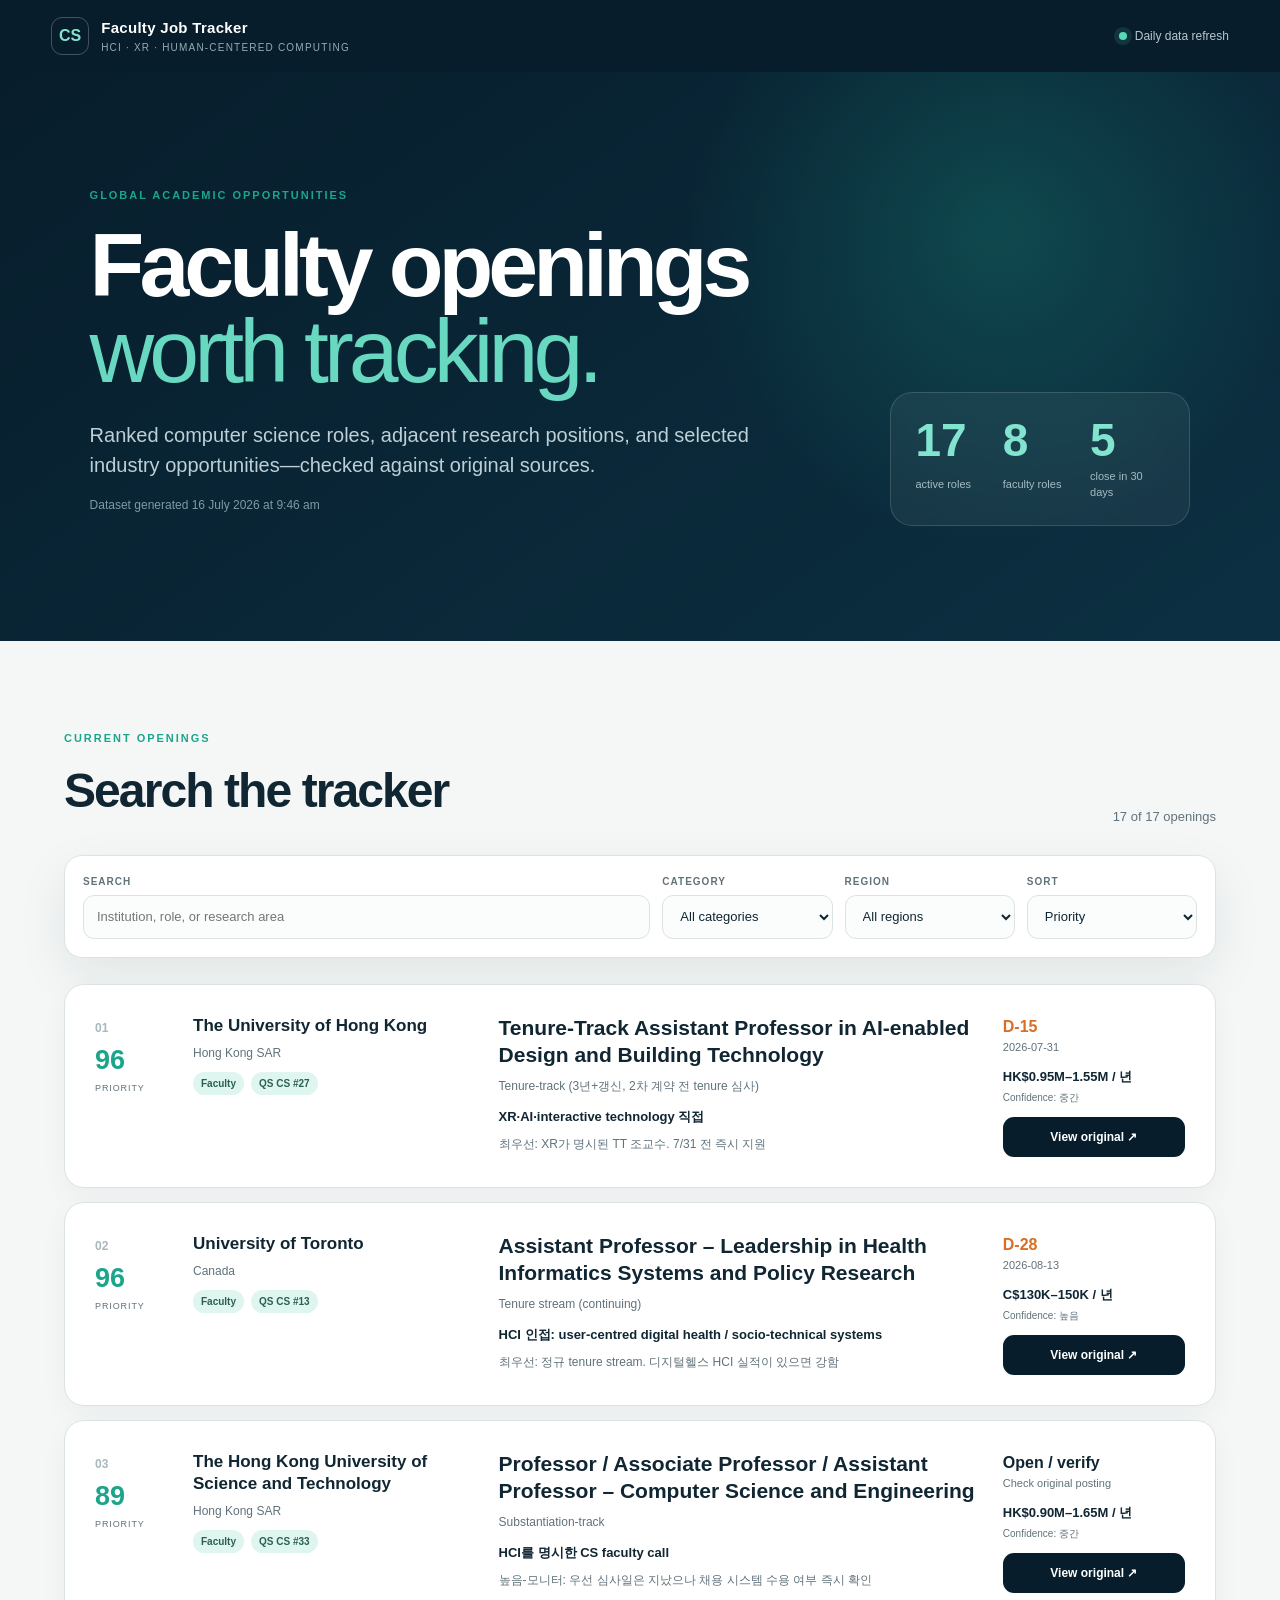
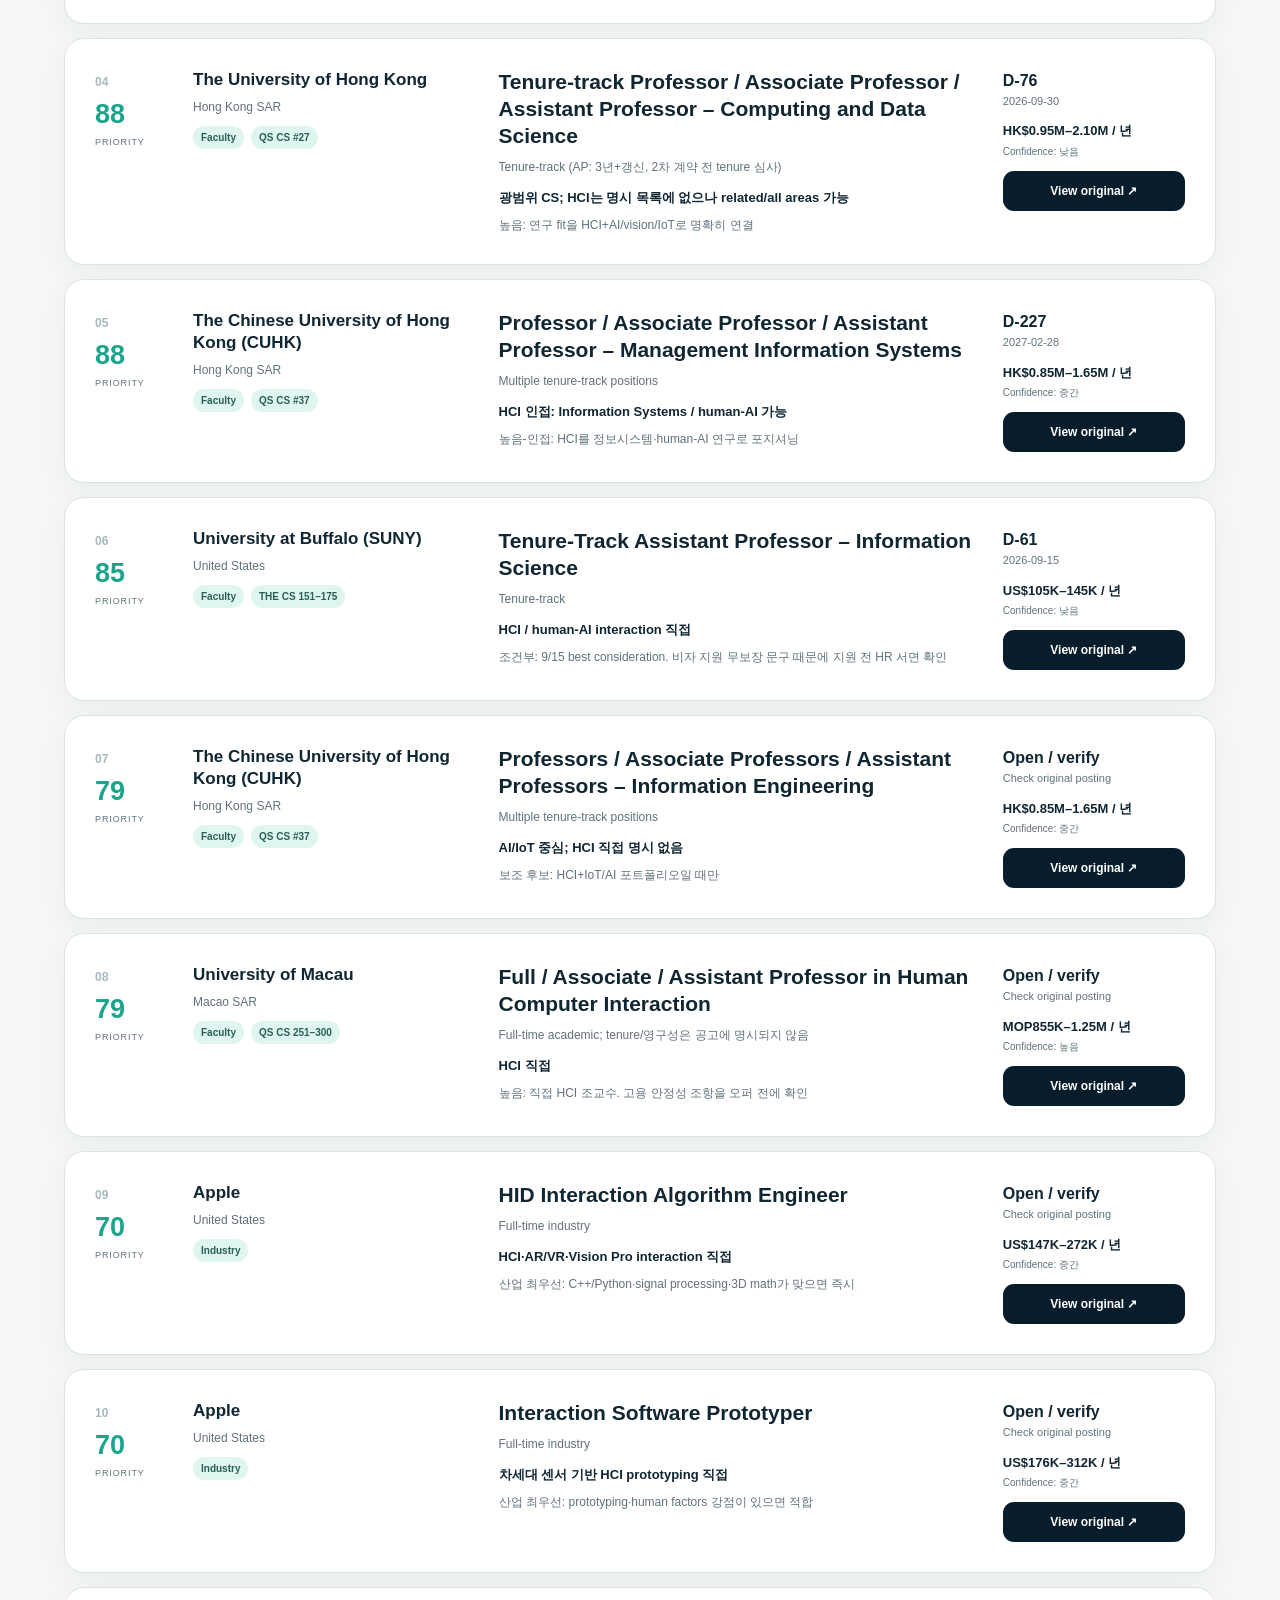
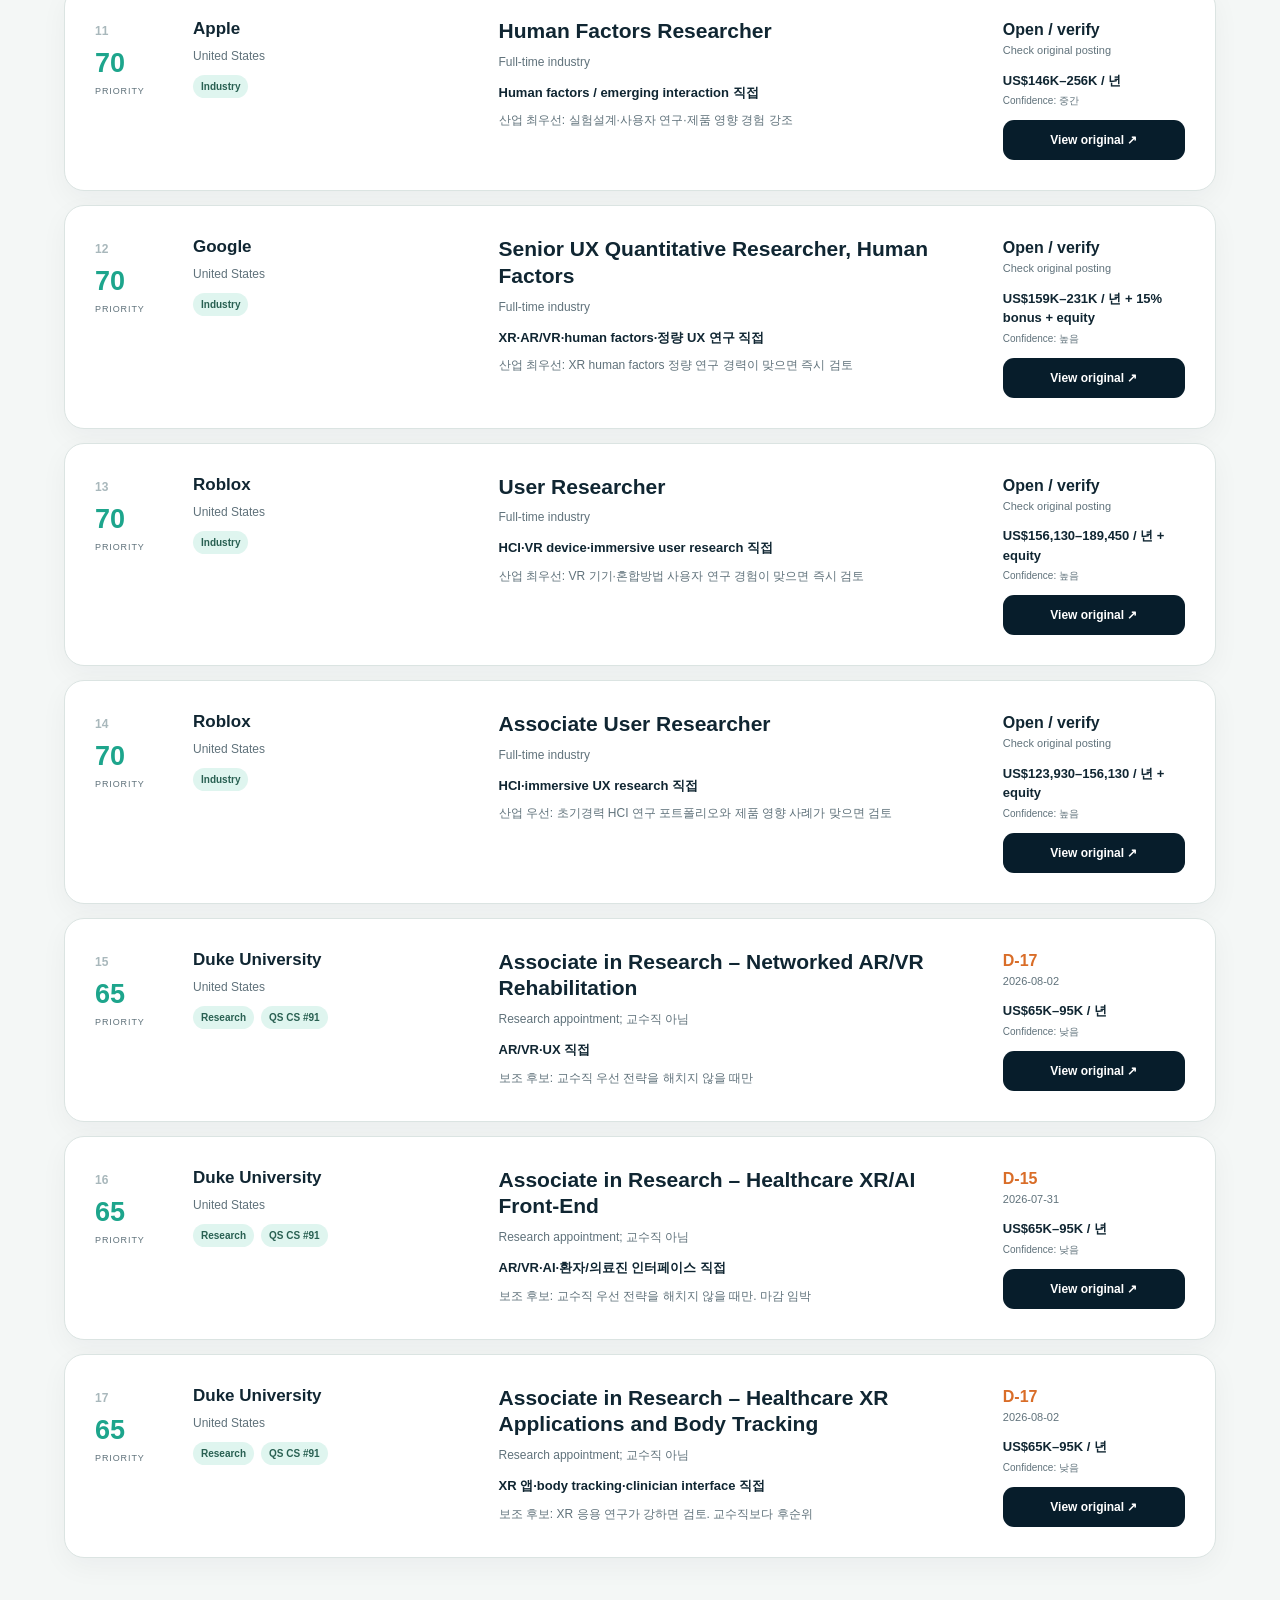
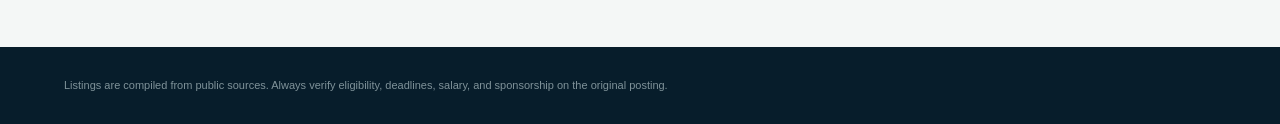
==== index.html @ d6f5b322 "Replace site with CS faculty job tracker" ====
<!doctype html>
<html lang="en">
<head>
  <meta charset="utf-8">
  <meta name="viewport" content="width=device-width, initial-scale=1">
  <meta name="theme-color" content="#071d2b">
  <title>CS Faculty Job Tracker</title>
  <meta name="description" content="A daily tracker for global computer science faculty, HCI, XR, and human-centered computing opportunities.">
  <link rel="stylesheet" href="style.css">
  <script src="app.js" defer></script>
</head>
<body>
  <header class="site-header">
    <div class="brand">
      <span class="brand-mark" aria-hidden="true">CS</span>
      <span>
        <strong>Faculty Job Tracker</strong>
        <small>HCI · XR · Human-Centered Computing</small>
      </span>
    </div>
    <span class="update-pill"><i aria-hidden="true"></i> Daily data refresh</span>
  </header>

  <main>
    <section class="hero" aria-labelledby="page-title">
      <div>
        <p class="eyebrow">GLOBAL ACADEMIC OPPORTUNITIES</p>
        <h1 id="page-title">Faculty openings<br><em>worth tracking.</em></h1>
        <p class="hero-copy">Ranked computer science roles, adjacent research positions, and selected industry opportunities—checked against original sources.</p>
        <p id="updated-at" class="updated-at">Loading the latest dataset…</p>
      </div>
      <aside class="summary" aria-label="Dataset summary">
        <div><strong id="count-active">—</strong><span>active roles</span></div>
        <div><strong id="count-faculty">—</strong><span>faculty roles</span></div>
        <div><strong id="count-urgent">—</strong><span>close in 30 days</span></div>
      </aside>
    </section>

    <section class="tracker" aria-labelledby="openings-title">
      <div class="section-heading">
        <div>
          <p class="eyebrow">CURRENT OPENINGS</p>
          <h2 id="openings-title">Search the tracker</h2>
        </div>
        <p id="result-count" aria-live="polite"></p>
      </div>

      <form class="filters" id="filters" role="search">
        <label class="search-field">
          <span>Search</span>
          <input id="search" type="search" placeholder="Institution, role, or research area">
        </label>
        <label>
          <span>Category</span>
          <select id="category">
            <option value="all">All categories</option>
            <option value="교수">Faculty</option>
            <option value="산업">Industry</option>
            <option value="연구">Research</option>
          </select>
        </label>
        <label>
          <span>Region</span>
          <select id="region"><option value="all">All regions</option></select>
        </label>
        <label>
          <span>Sort</span>
          <select id="sort">
            <option value="priority">Priority</option>
            <option value="deadline">Deadline</option>
            <option value="institution">Institution</option>
          </select>
        </label>
      </form>

      <div id="job-list" class="job-list" aria-live="polite"></div>
      <div id="empty-state" class="empty-state" hidden>No openings match these filters.</div>
      <div id="error-state" class="error-state" hidden>Job data could not be loaded. Please try again later.</div>
    </section>
  </main>

  <footer>
    <p>Listings are compiled from public sources. Always verify eligibility, deadlines, salary, and sponsorship on the original posting.</p>
  </footer>
</body>
</html>
---- style.css ----
:root {
  color-scheme: light;
  --ink: #102632;
  --muted: #60727b;
  --navy: #071d2b;
  --navy-soft: #0c3042;
  --teal: #1da58c;
  --teal-soft: #dff5ef;
  --paper: #f4f7f6;
  --line: #dbe4e2;
  --white: #ffffff;
  --orange: #d96d28;
  --shadow: 0 18px 50px rgba(7, 29, 43, 0.08);
}

* { box-sizing: border-box; }

html { scroll-behavior: smooth; }

body {
  margin: 0;
  color: var(--ink);
  background: var(--paper);
  font-family: Inter, ui-sans-serif, -apple-system, BlinkMacSystemFont, "Segoe UI", sans-serif;
  line-height: 1.5;
}

a { color: inherit; }

.site-header {
  min-height: 72px;
  padding: 14px clamp(20px, 4vw, 64px);
  display: grid;
  grid-template-columns: 1fr auto;
  align-items: center;
  gap: 24px;
  color: var(--white);
  background: var(--navy);
}

.brand { display: flex; align-items: center; gap: 12px; }
.brand > span:last-child { display: grid; }
.brand strong { font-size: 15px; letter-spacing: 0.02em; }
.brand small { color: #94abb3; font-size: 10px; letter-spacing: 0.12em; text-transform: uppercase; }

.brand-mark {
  width: 38px;
  height: 38px;
  display: grid;
  place-items: center;
  border: 1px solid rgba(255,255,255,.24);
  border-radius: 11px;
  color: #85e3cf;
  font-weight: 800;
}

.update-pill {
  justify-self: end;
  display: inline-flex;
  align-items: center;
  gap: 8px;
  color: #b8c7cc;
  font-size: 12px;
}

.update-pill i {
  width: 8px;
  height: 8px;
  border-radius: 50%;
  background: #58d9b8;
  box-shadow: 0 0 0 5px rgba(88,217,184,.12);
}

main { min-height: calc(100vh - 160px); }

.hero {
  padding: clamp(64px, 9vw, 126px) clamp(20px, 7vw, 110px);
  display: grid;
  grid-template-columns: minmax(0, 1.45fr) minmax(300px, .55fr);
  gap: clamp(48px, 8vw, 120px);
  align-items: end;
  color: var(--white);
  background:
    radial-gradient(circle at 78% 28%, rgba(29,165,140,.26), transparent 29%),
    linear-gradient(145deg, var(--navy), var(--navy-soft));
}

.eyebrow {
  margin: 0 0 18px;
  color: var(--teal);
  font-size: 11px;
  font-weight: 800;
  letter-spacing: .18em;
}

h1, h2, h3, p { margin-top: 0; }

h1 {
  margin-bottom: 26px;
  font-size: clamp(48px, 7vw, 96px);
  line-height: .96;
  letter-spacing: -.055em;
}

h1 em { color: #69d8c0; font-style: normal; font-weight: 500; }

.hero-copy {
  max-width: 720px;
  margin-bottom: 16px;
  color: #bed0d6;
  font-size: clamp(16px, 2vw, 20px);
}

.updated-at { color: #7f9aa4; font-size: 12px; }

.summary {
  padding: 24px;
  display: grid;
  grid-template-columns: repeat(3, 1fr);
  gap: 12px;
  border: 1px solid rgba(255,255,255,.14);
  border-radius: 22px;
  background: rgba(255,255,255,.055);
  backdrop-filter: blur(14px);
}

.summary div { display: grid; gap: 5px; }
.summary strong { color: #82e4cf; font-size: clamp(28px, 4vw, 46px); line-height: 1; }
.summary span { color: #a6bbc2; font-size: 11px; }

.tracker { padding: clamp(56px, 7vw, 96px) clamp(20px, 5vw, 80px); }

.section-heading {
  margin-bottom: 28px;
  display: flex;
  align-items: end;
  justify-content: space-between;
  gap: 24px;
}

.section-heading .eyebrow { margin-bottom: 8px; }
.section-heading h2 { margin-bottom: 0; font-size: clamp(30px, 4vw, 48px); letter-spacing: -.04em; }
.section-heading > p { margin: 0; color: var(--muted); font-size: 13px; }

.filters {
  margin-bottom: 26px;
  padding: 18px;
  display: grid;
  grid-template-columns: minmax(260px, 2fr) repeat(3, minmax(150px, .6fr));
  gap: 12px;
  border: 1px solid var(--line);
  border-radius: 18px;
  background: var(--white);
  box-shadow: var(--shadow);
}

.filters label { display: grid; gap: 6px; }
.filters label > span { color: var(--muted); font-size: 10px; font-weight: 800; letter-spacing: .1em; text-transform: uppercase; }

input, select {
  width: 100%;
  min-height: 44px;
  padding: 0 13px;
  border: 1px solid var(--line);
  border-radius: 11px;
  color: var(--ink);
  background: #fbfcfc;
  font: inherit;
  font-size: 13px;
}

input:focus, select:focus { outline: 3px solid rgba(29,165,140,.17); border-color: var(--teal); }

.job-list { display: grid; gap: 14px; }

.job-card {
  padding: clamp(20px, 3vw, 30px);
  display: grid;
  grid-template-columns: 74px minmax(210px, .85fr) minmax(300px, 1.45fr) minmax(170px, .55fr);
  gap: 24px;
  align-items: start;
  border: 1px solid var(--line);
  border-radius: 20px;
  background: var(--white);
  box-shadow: 0 9px 28px rgba(7,29,43,.045);
}

.rank-number { color: #a9b8bc; font-size: 12px; font-weight: 800; }
.score { margin-top: 8px; display: block; color: var(--teal); font-size: 27px; font-weight: 800; line-height: 1; }
.score-label { color: var(--muted); font-size: 9px; text-transform: uppercase; letter-spacing: .1em; }

.institution h3 { margin-bottom: 7px; font-size: 17px; line-height: 1.3; }
.institution p { margin-bottom: 10px; color: var(--muted); font-size: 12px; }

.chip-row { display: flex; flex-wrap: wrap; gap: 7px; }
.chip {
  padding: 4px 8px;
  border-radius: 999px;
  color: #296052;
  background: var(--teal-soft);
  font-size: 10px;
  font-weight: 700;
}

.role h3 { margin-bottom: 8px; font-size: clamp(17px, 2vw, 21px); line-height: 1.28; }
.employment { margin-bottom: 12px; color: var(--muted); font-size: 12px; }
.field { margin-bottom: 9px; font-size: 13px; font-weight: 700; }
.recommendation { margin-bottom: 0; color: var(--muted); font-size: 12px; }

.meta { display: grid; gap: 12px; }
.deadline { color: var(--muted); font-size: 11px; }
.deadline strong { display: block; color: var(--ink); font-size: 16px; }
.deadline.urgent strong { color: var(--orange); }
.salary { color: var(--muted); font-size: 10px; }
.salary strong { display: block; margin-bottom: 3px; color: var(--ink); font-size: 13px; }

.source-link {
  min-height: 40px;
  padding: 0 13px;
  display: inline-flex;
  align-items: center;
  justify-content: center;
  border-radius: 11px;
  color: var(--white);
  background: var(--navy);
  font-size: 12px;
  font-weight: 750;
  text-decoration: none;
}

.source-link:hover { background: var(--teal); }

.empty-state, .error-state {
  padding: 50px 20px;
  border: 1px dashed var(--line);
  border-radius: 18px;
  color: var(--muted);
  text-align: center;
  background: var(--white);
}

.error-state { color: #9c3d32; }

footer {
  padding: 30px clamp(20px, 5vw, 80px);
  color: #7f9299;
  background: var(--navy);
  font-size: 11px;
}

footer p { max-width: 780px; margin: 0; }

@media (max-width: 1050px) {
  .hero { grid-template-columns: 1fr; }
  .summary { max-width: 620px; }
  .filters { grid-template-columns: 1fr 1fr; }
  .search-field { grid-column: 1 / -1; }
  .job-card { grid-template-columns: 60px 1fr 1.4fr; }
  .meta { grid-column: 2 / -1; grid-template-columns: 1fr 1fr auto; align-items: end; }
}

@media (max-width: 720px) {
  .site-header { grid-template-columns: 1fr auto; }
  .update-pill { font-size: 0; }
  .hero { padding-top: 72px; }
  .summary { grid-template-columns: repeat(3, 1fr); padding: 18px; }
  .section-heading { display: block; }
  .section-heading > p { margin-top: 10px; }
  .filters { grid-template-columns: 1fr; }
  .search-field { grid-column: auto; }
  .job-card { grid-template-columns: 48px 1fr; gap: 16px; }
  .role, .meta { grid-column: 2; }
  .meta { grid-template-columns: 1fr; }
  .source-link { width: fit-content; }
}

@media (prefers-reduced-motion: reduce) {
  * { scroll-behavior: auto !important; transition: none !important; }
}
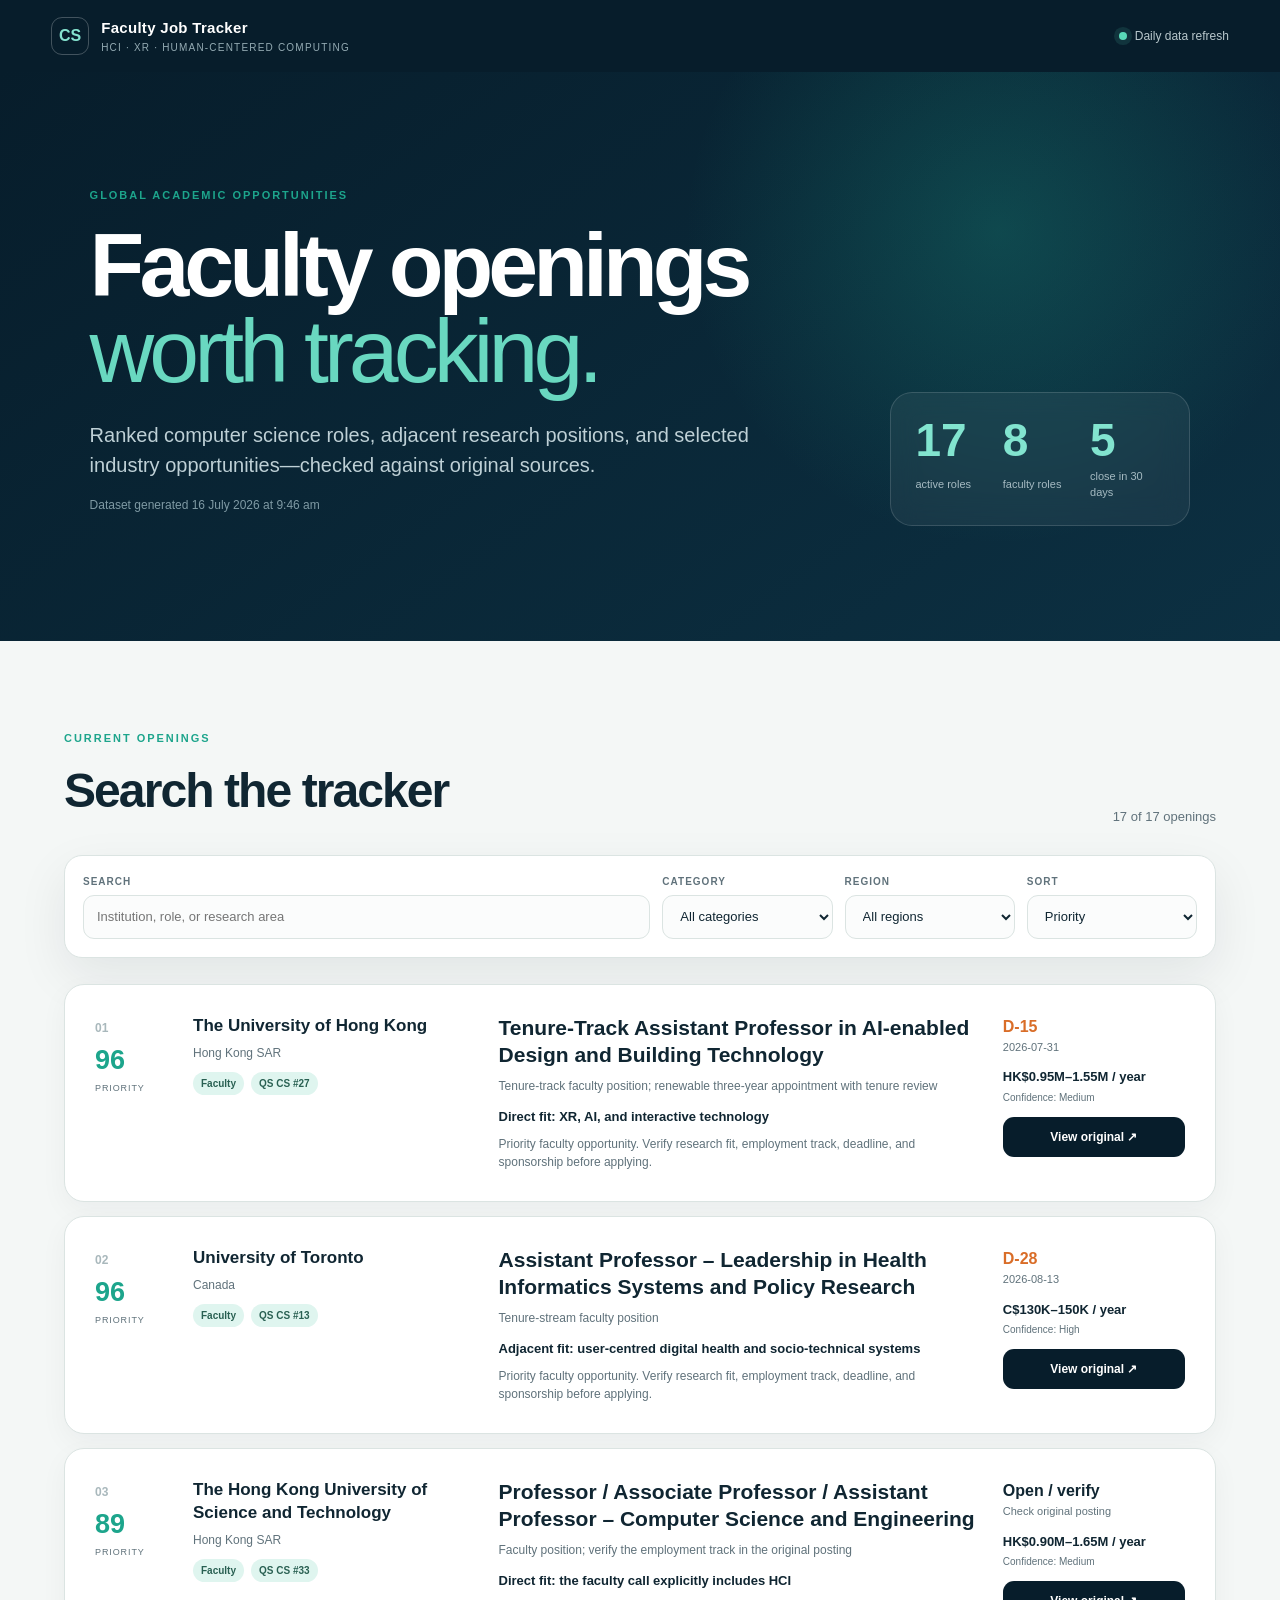
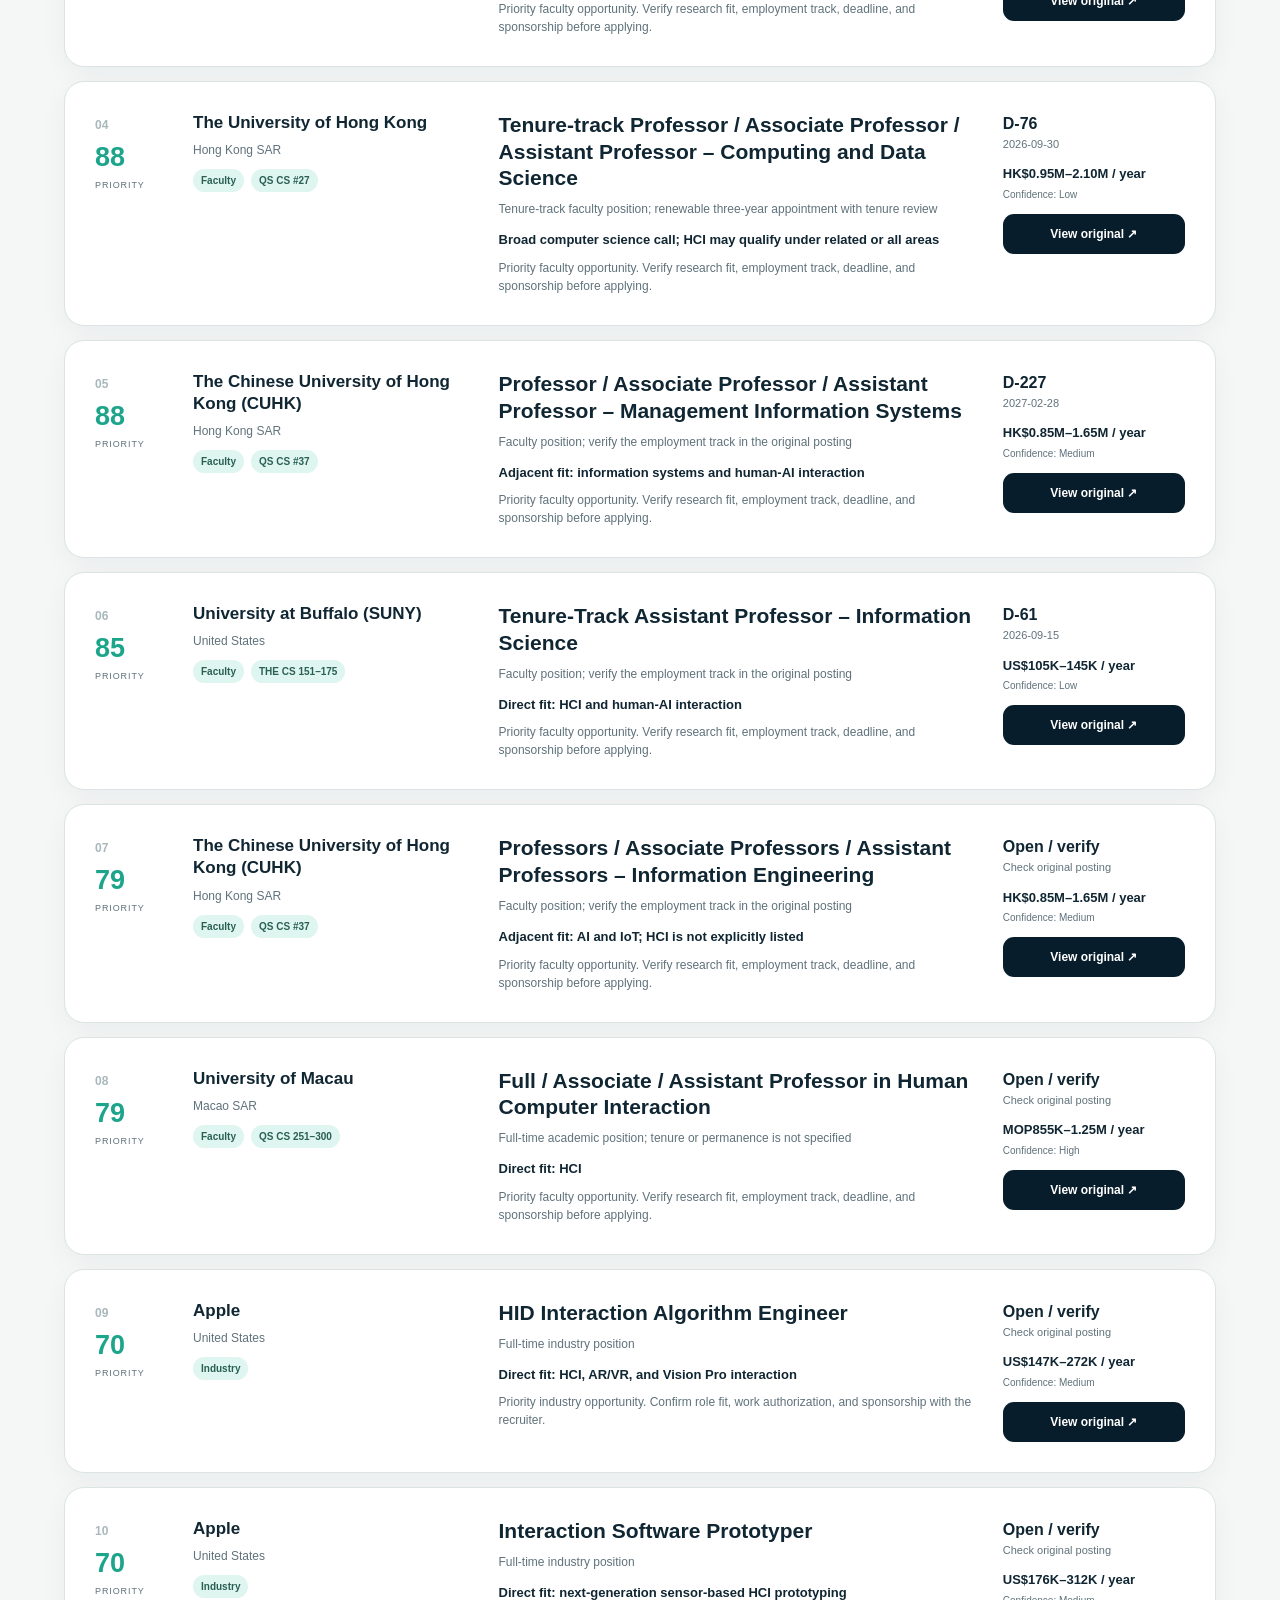
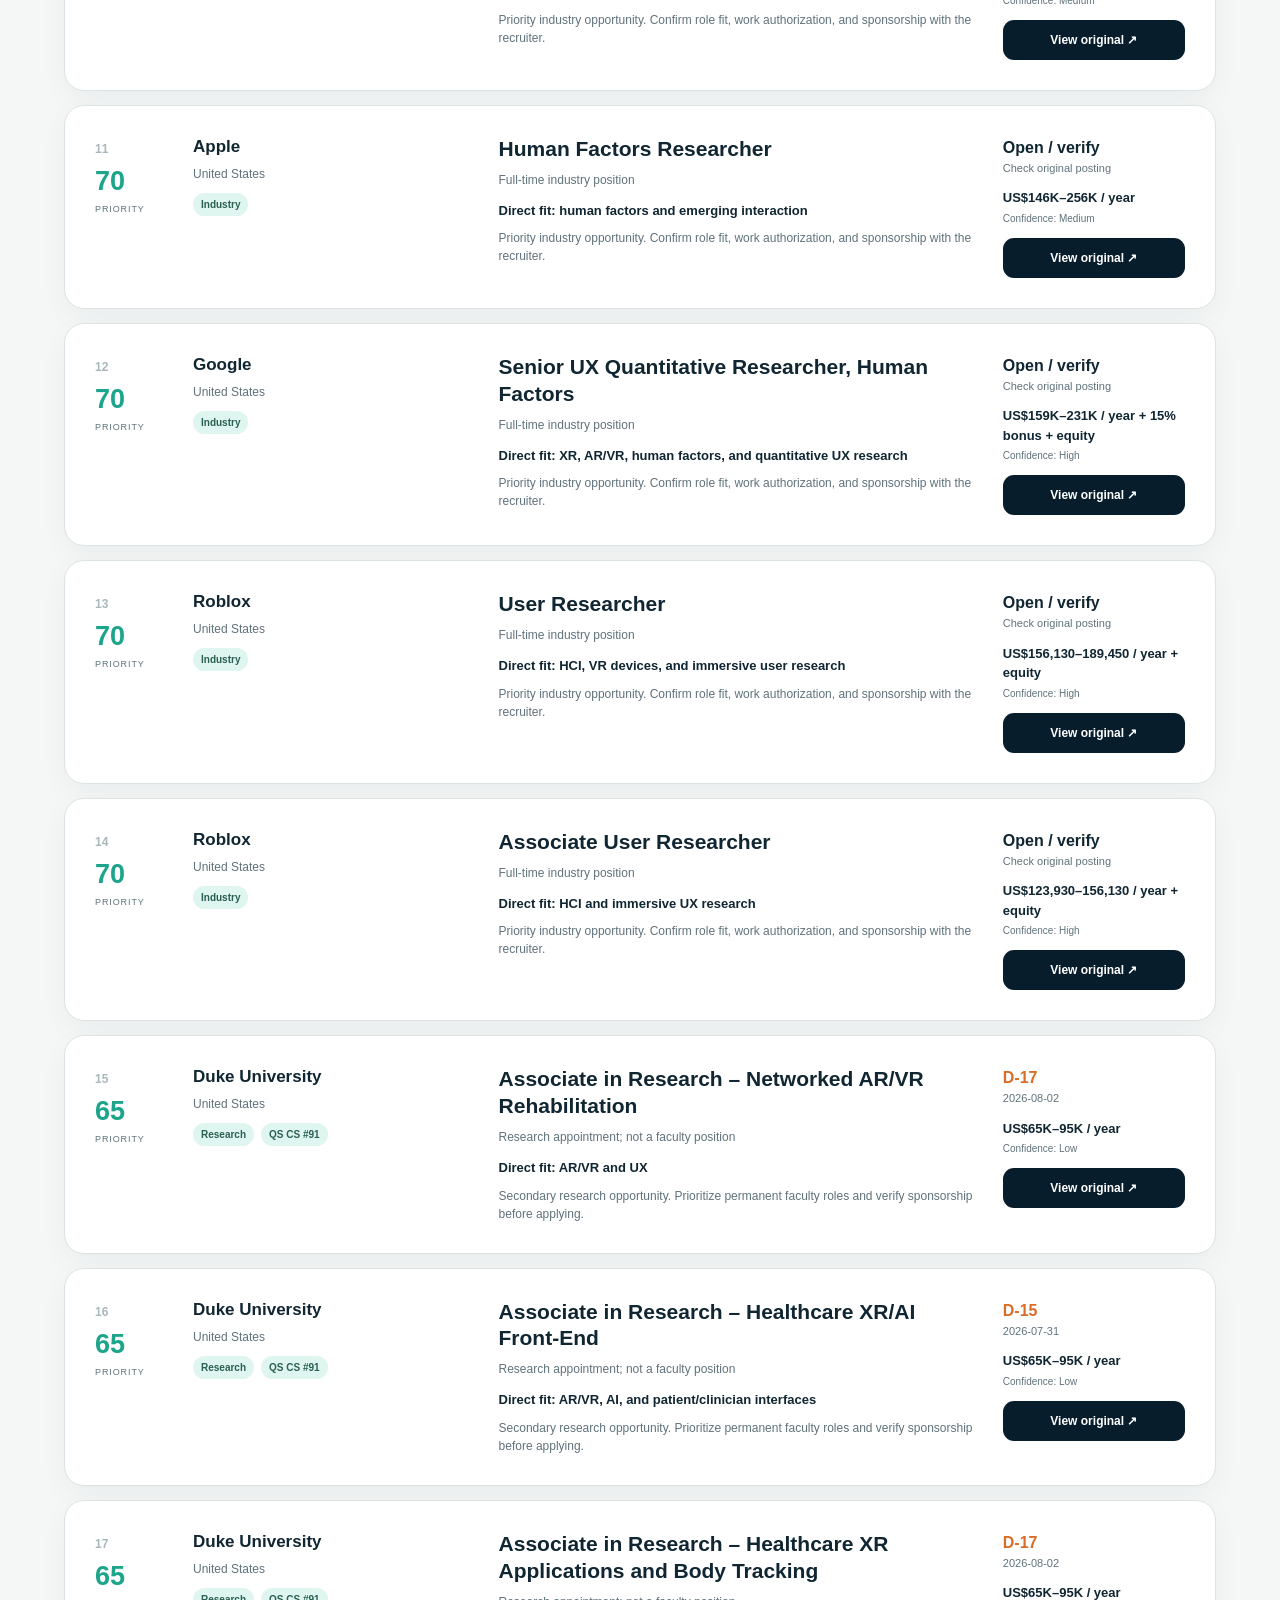
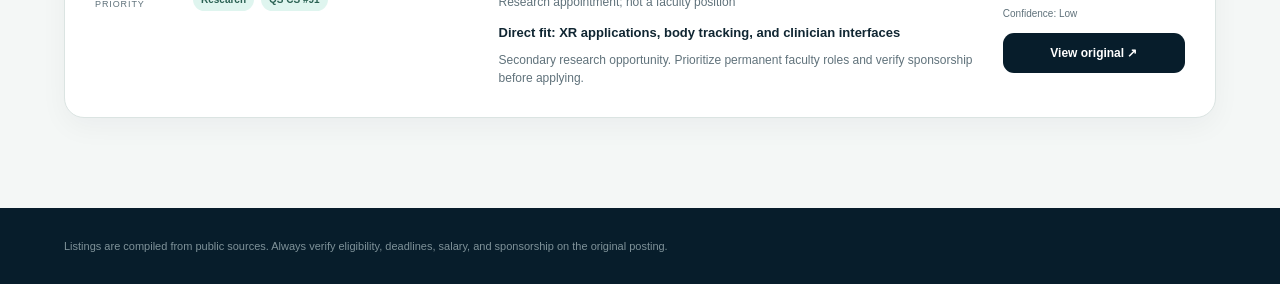
==== commit 2309bb6f: "Standardize tracker content in English" ====
--- a/index.html
+++ b/index.html
@@ -54,9 +54,9 @@
           <span>Category</span>
           <select id="category">
             <option value="all">All categories</option>
-            <option value="교수">Faculty</option>
-            <option value="산업">Industry</option>
-            <option value="연구">Research</option>
+            <option value="Faculty">Faculty</option>
+            <option value="Industry">Industry</option>
+            <option value="Research">Research</option>
           </select>
         </label>
         <label>
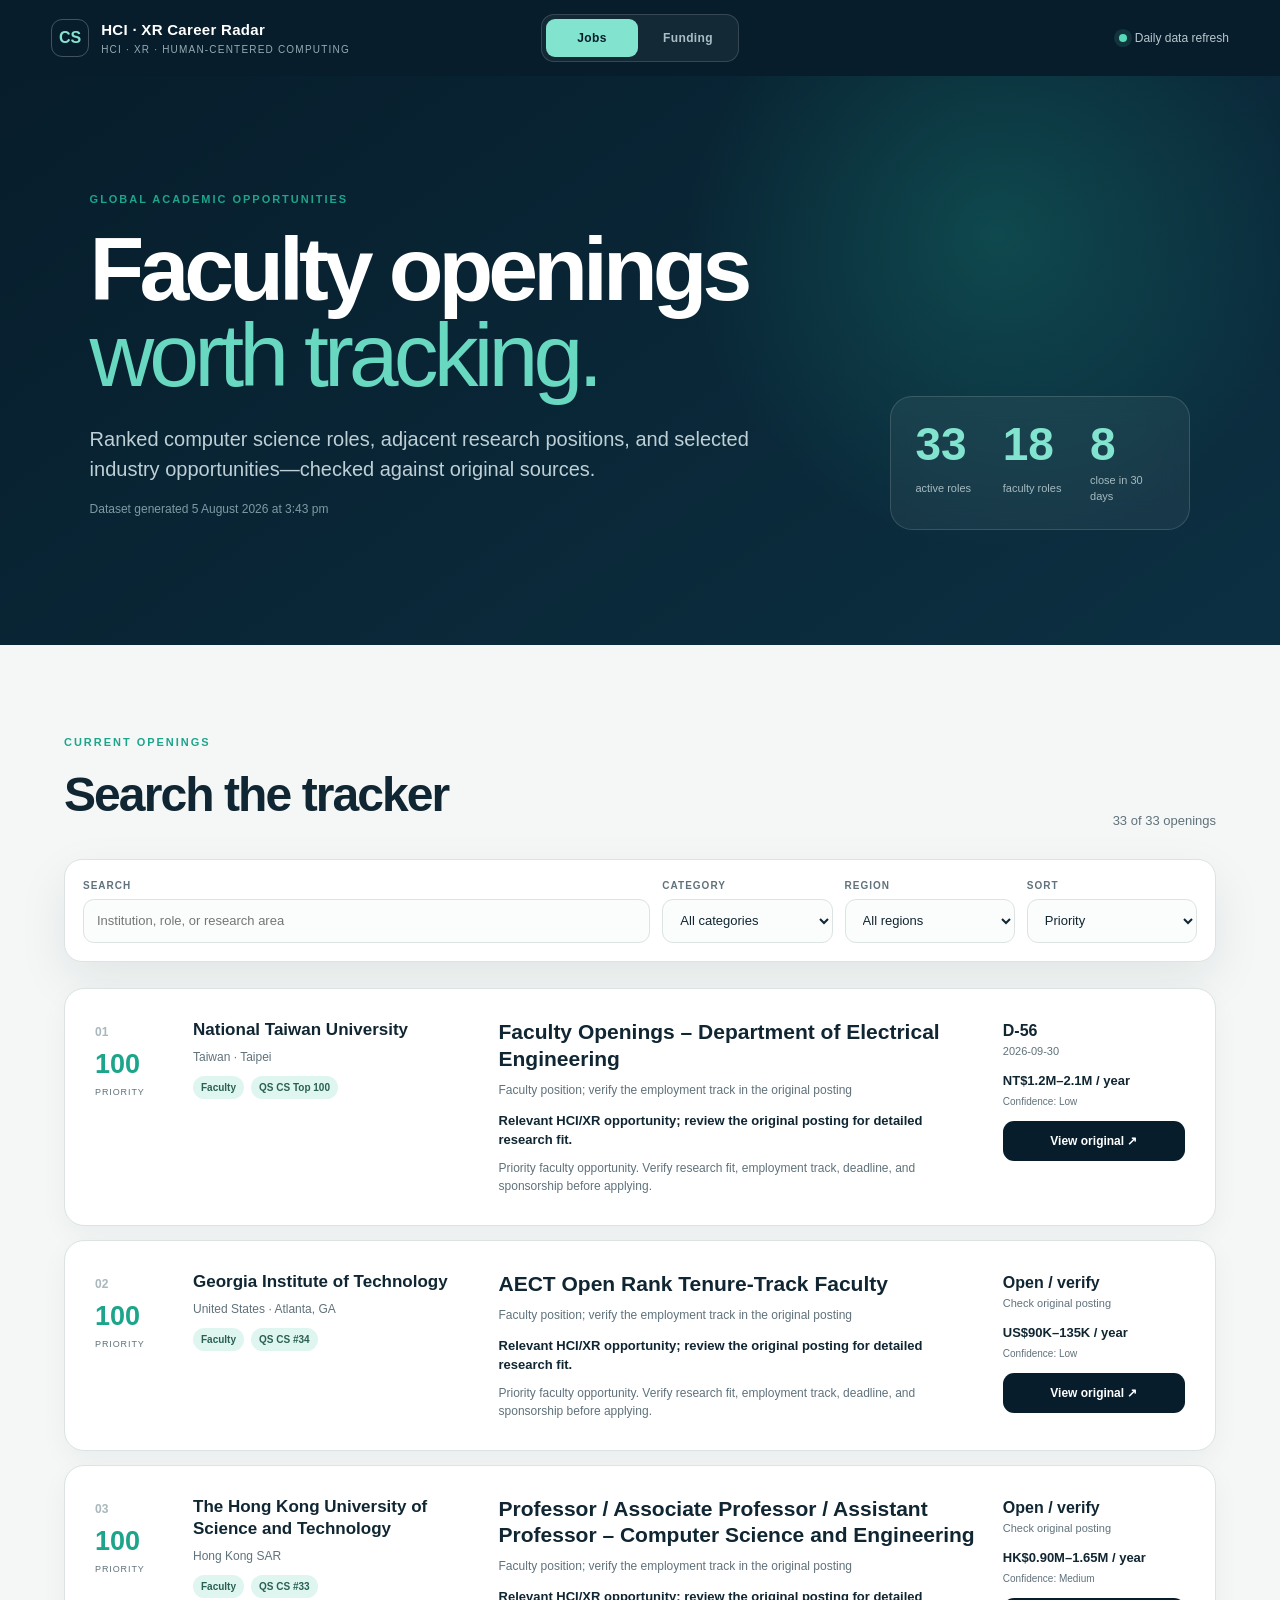
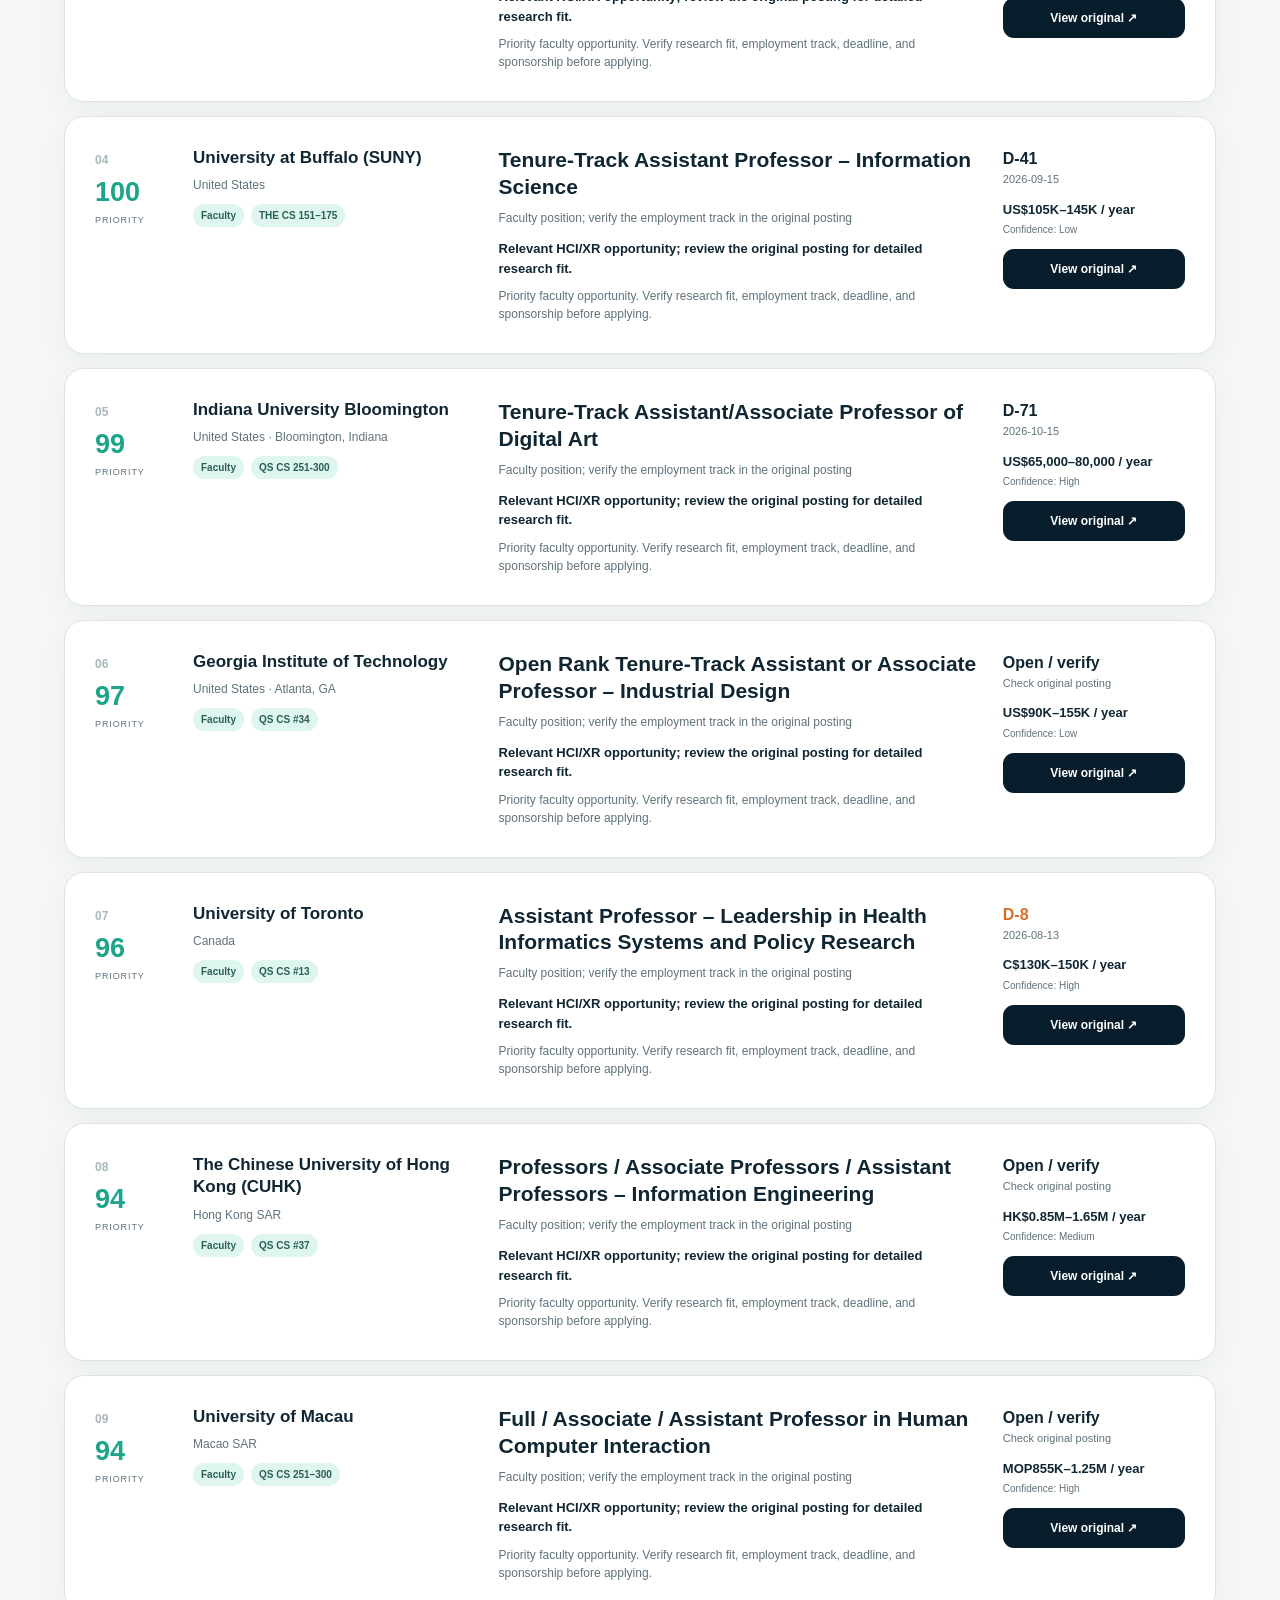
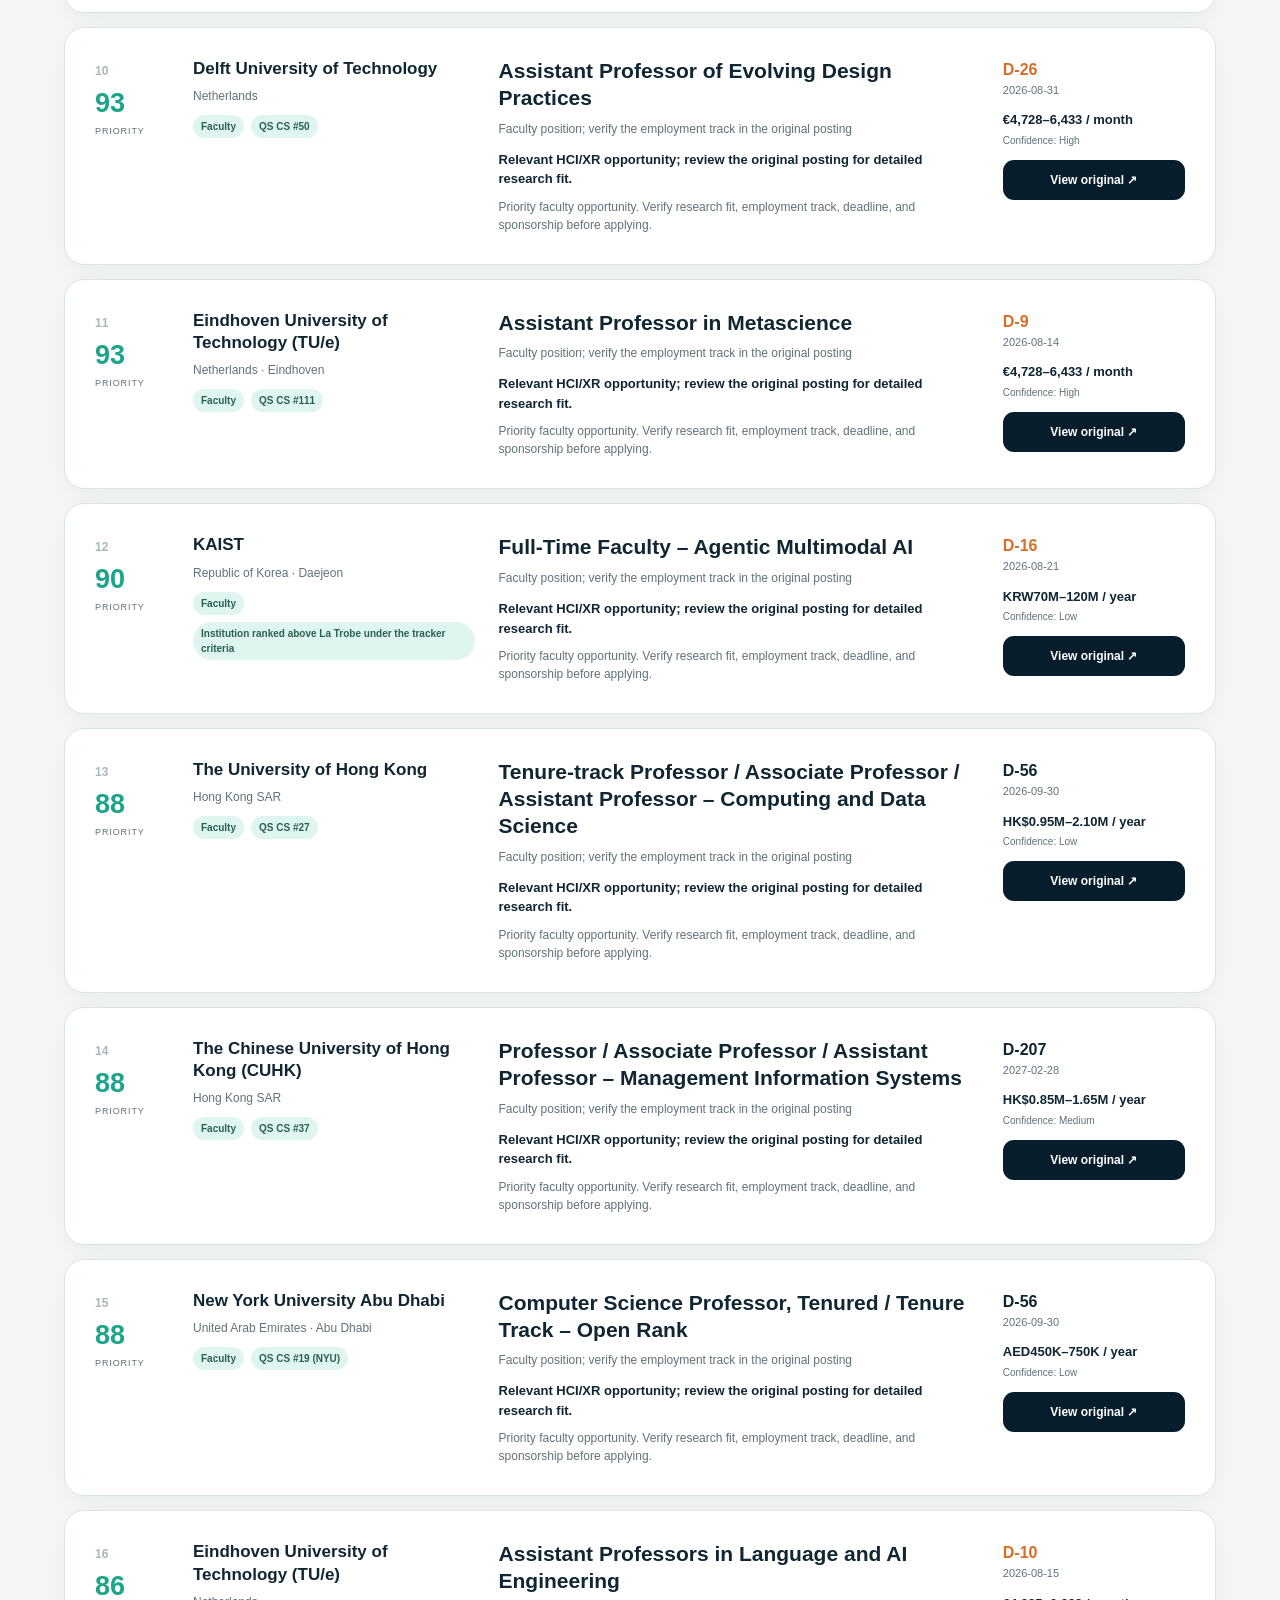
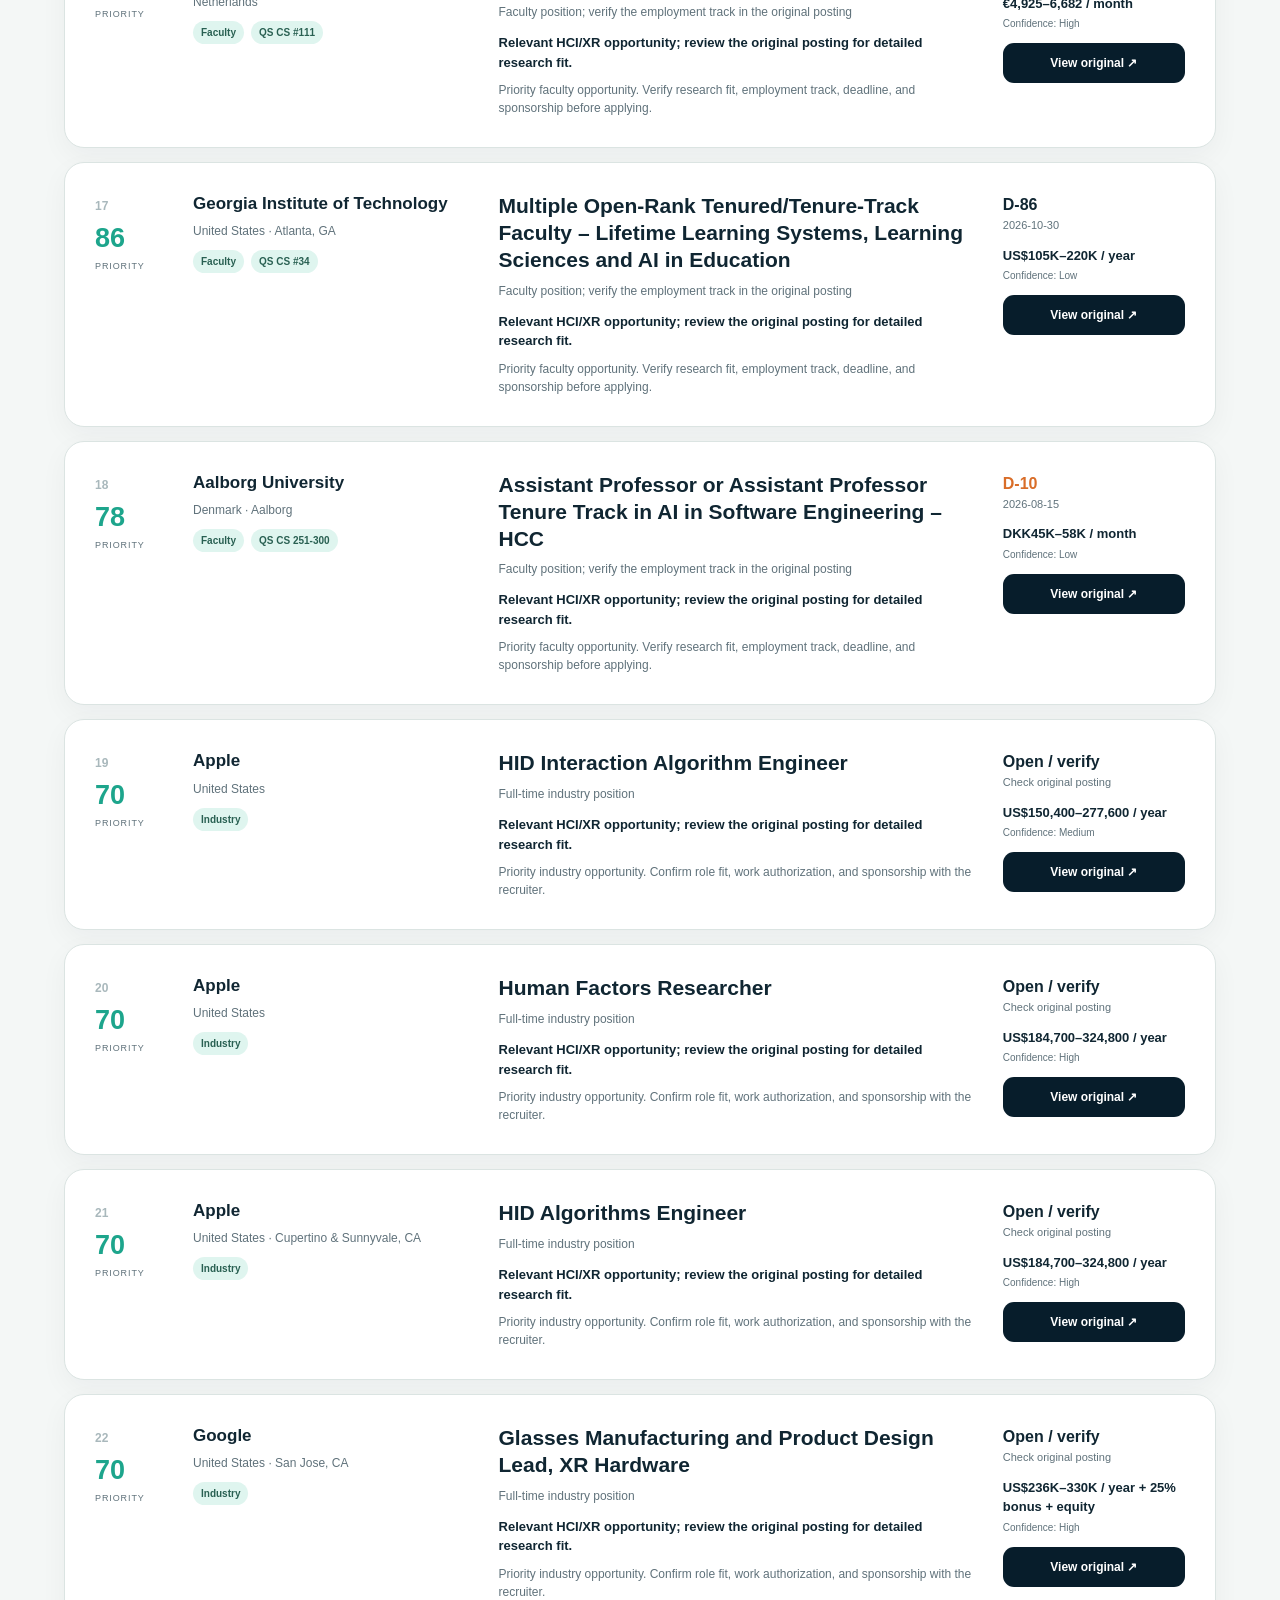
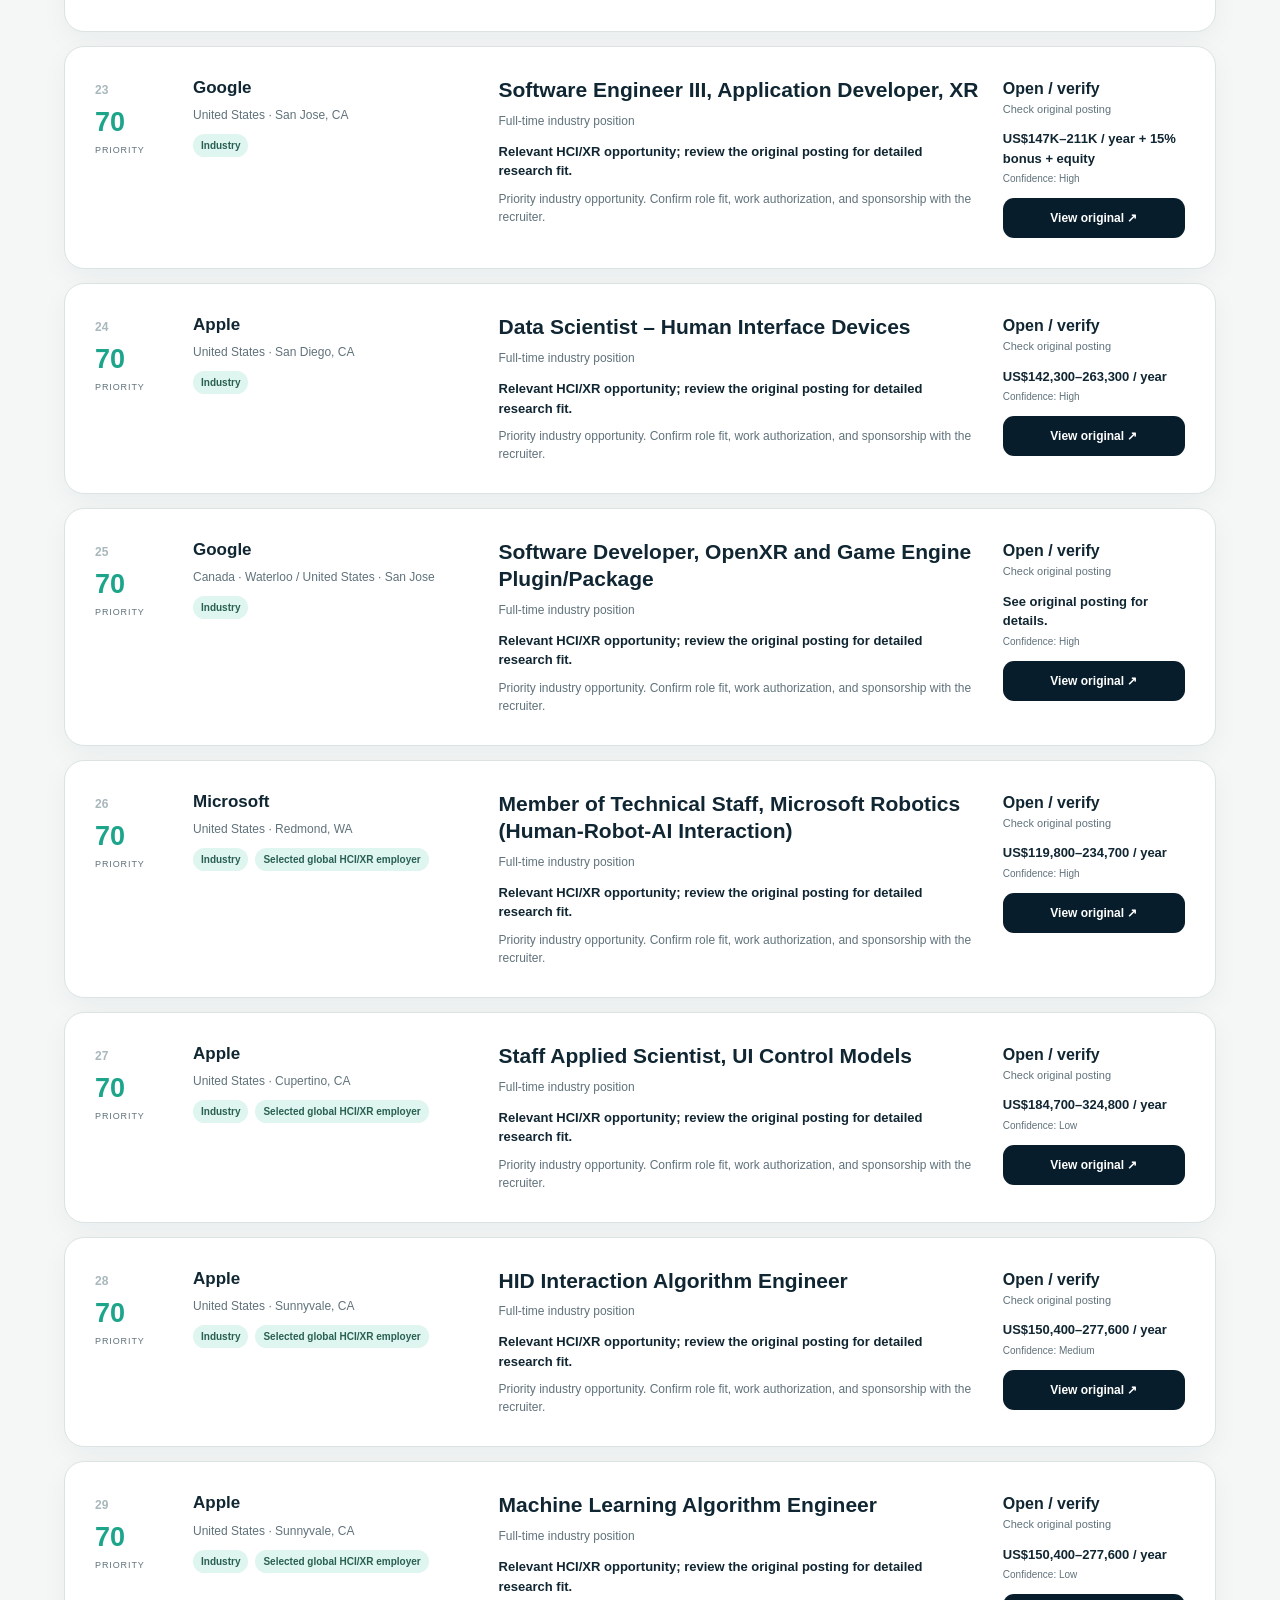
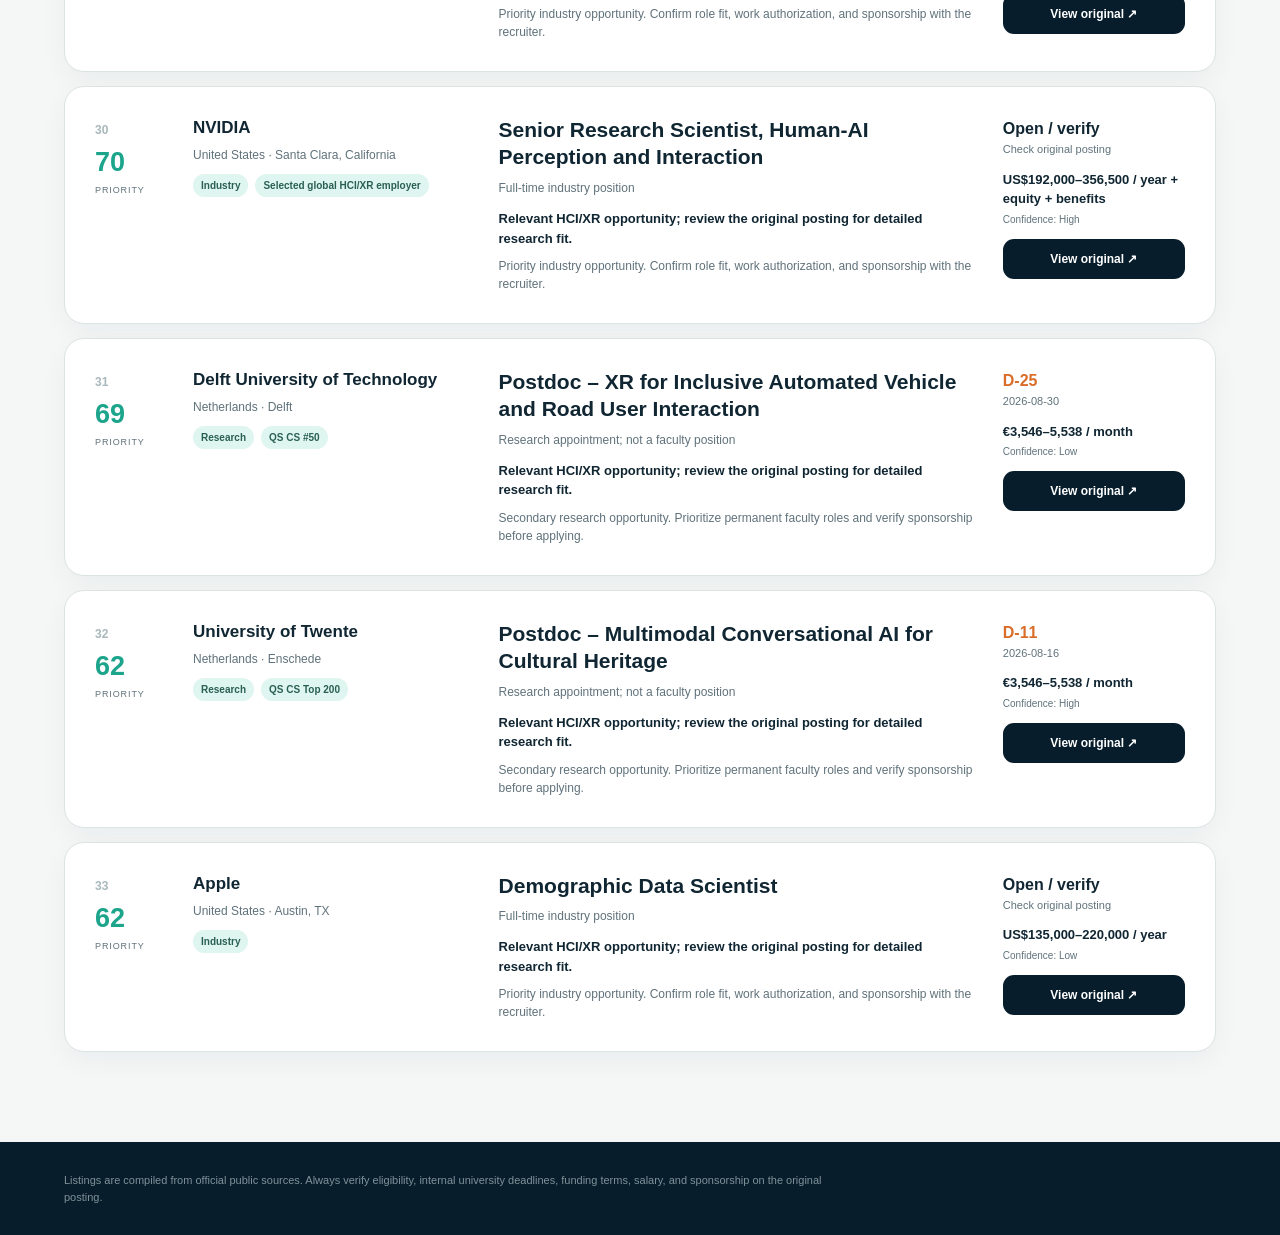
==== commit b8095b77: "Add daily funding radar tab" ====
--- a/index.html
+++ b/index.html
@@ -4,8 +4,8 @@
   <meta charset="utf-8">
   <meta name="viewport" content="width=device-width, initial-scale=1">
   <meta name="theme-color" content="#071d2b">
-  <title>CS Faculty Job Tracker</title>
-  <meta name="description" content="A daily tracker for global computer science faculty, HCI, XR, and human-centered computing opportunities.">
+  <title>HCI · XR Career & Funding Radar</title>
+  <meta name="description" content="A daily tracker for global HCI and XR jobs, Australian research funding, Korea–Australia collaboration calls, and corporate research programs.">
   <link rel="stylesheet" href="style.css">
   <script src="app.js" defer></script>
 </head>
@@ -14,29 +14,33 @@
     <div class="brand">
       <span class="brand-mark" aria-hidden="true">CS</span>
       <span>
-        <strong>Faculty Job Tracker</strong>
+        <strong>HCI · XR Career Radar</strong>
         <small>HCI · XR · Human-Centered Computing</small>
       </span>
     </div>
+    <nav class="section-tabs" aria-label="Tracker sections" role="tablist">
+      <a class="section-tab is-active" href="#jobs" id="tab-jobs" role="tab" aria-selected="true" aria-controls="jobs-panel" data-tab="jobs">Jobs</a>
+      <a class="section-tab" href="#funding" id="tab-funding" role="tab" aria-selected="false" aria-controls="funding-panel" data-tab="funding">Funding</a>
+    </nav>
     <span class="update-pill"><i aria-hidden="true"></i> Daily data refresh</span>
   </header>
 
   <main>
     <section class="hero" aria-labelledby="page-title">
       <div>
-        <p class="eyebrow">GLOBAL ACADEMIC OPPORTUNITIES</p>
+        <p class="eyebrow" id="hero-eyebrow">GLOBAL ACADEMIC OPPORTUNITIES</p>
         <h1 id="page-title">Faculty openings<br><em>worth tracking.</em></h1>
-        <p class="hero-copy">Ranked computer science roles, adjacent research positions, and selected industry opportunities—checked against original sources.</p>
+        <p class="hero-copy" id="hero-copy">Ranked computer science roles, adjacent research positions, and selected industry opportunities—checked against original sources.</p>
         <p id="updated-at" class="updated-at">Loading the latest dataset…</p>
       </div>
       <aside class="summary" aria-label="Dataset summary">
-        <div><strong id="count-active">—</strong><span>active roles</span></div>
-        <div><strong id="count-faculty">—</strong><span>faculty roles</span></div>
-        <div><strong id="count-urgent">—</strong><span>close in 30 days</span></div>
+        <div><strong id="count-primary">—</strong><span id="label-primary">active roles</span></div>
+        <div><strong id="count-secondary">—</strong><span id="label-secondary">faculty roles</span></div>
+        <div><strong id="count-urgent">—</strong><span id="label-urgent">close in 30 days</span></div>
       </aside>
     </section>
 
-    <section class="tracker" aria-labelledby="openings-title">
+    <section class="tracker tab-panel" id="jobs-panel" role="tabpanel" aria-labelledby="tab-jobs">
       <div class="section-heading">
         <div>
           <p class="eyebrow">CURRENT OPENINGS</p>
@@ -77,10 +81,63 @@
       <div id="empty-state" class="empty-state" hidden>No openings match these filters.</div>
       <div id="error-state" class="error-state" hidden>Job data could not be loaded. Please try again later.</div>
     </section>
+
+    <section class="tracker tab-panel" id="funding-panel" role="tabpanel" aria-labelledby="tab-funding" hidden>
+      <div class="section-heading">
+        <div>
+          <p class="eyebrow">RESEARCH FUNDING</p>
+          <h2>Search the funding radar</h2>
+        </div>
+        <p id="funding-result-count" aria-live="polite"></p>
+      </div>
+
+      <div class="scope-note">
+        <strong>Eligibility lens</strong>
+        <p>Australian university researchers, Korea–Australia collaboration routes, and global corporate programs relevant to HCI, XR, human-centred AI, interaction design, robotics, and digital health. Institutional and scheme-specific eligibility must be confirmed before submission.</p>
+      </div>
+
+      <form class="filters funding-filters" id="funding-filters" role="search">
+        <label class="search-field">
+          <span>Search</span>
+          <input id="funding-search" type="search" placeholder="Funder, scheme, field, or eligibility route">
+        </label>
+        <label>
+          <span>Source</span>
+          <select id="funding-category">
+            <option value="all">All sources</option>
+            <option value="Australia">Australia</option>
+            <option value="Korea-Australia">Korea–Australia</option>
+            <option value="Corporate">Corporate</option>
+          </select>
+        </label>
+        <label>
+          <span>Status</span>
+          <select id="funding-status">
+            <option value="all">All statuses</option>
+            <option value="Open">Open</option>
+            <option value="Rolling">Rolling</option>
+            <option value="Conditional">Conditional</option>
+            <option value="Monitoring">Monitoring</option>
+          </select>
+        </label>
+        <label>
+          <span>Sort</span>
+          <select id="funding-sort">
+            <option value="priority">Priority</option>
+            <option value="deadline">Deadline</option>
+            <option value="funder">Funder</option>
+          </select>
+        </label>
+      </form>
+
+      <div id="funding-list" class="job-list funding-list" aria-live="polite"></div>
+      <div id="funding-empty-state" class="empty-state" hidden>No funding opportunities match these filters.</div>
+      <div id="funding-error-state" class="error-state" hidden>Funding data could not be loaded. Please try again later.</div>
+    </section>
   </main>
 
   <footer>
-    <p>Listings are compiled from public sources. Always verify eligibility, deadlines, salary, and sponsorship on the original posting.</p>
+    <p>Listings are compiled from official public sources. Always verify eligibility, internal university deadlines, funding terms, salary, and sponsorship on the original posting.</p>
   </footer>
 </body>
 </html>
--- a/style.css
+++ b/style.css
@@ -31,7 +31,7 @@
   min-height: 72px;
   padding: 14px clamp(20px, 4vw, 64px);
   display: grid;
-  grid-template-columns: 1fr auto;
+  grid-template-columns: minmax(220px, 1fr) auto minmax(220px, 1fr);
   align-items: center;
   gap: 24px;
   color: var(--white);
@@ -53,6 +53,35 @@
   color: #85e3cf;
   font-weight: 800;
 }
+
+.section-tabs {
+  justify-self: center;
+  padding: 4px;
+  display: inline-flex;
+  gap: 4px;
+  border: 1px solid rgba(255,255,255,.14);
+  border-radius: 13px;
+  background: rgba(255,255,255,.055);
+}
+
+.section-tab {
+  min-width: 92px;
+  min-height: 38px;
+  padding: 0 18px;
+  display: inline-flex;
+  align-items: center;
+  justify-content: center;
+  border-radius: 9px;
+  color: #a9bec5;
+  font-size: 12px;
+  font-weight: 800;
+  letter-spacing: .03em;
+  text-decoration: none;
+}
+
+.section-tab:hover { color: var(--white); }
+.section-tab:focus-visible { outline: 3px solid rgba(105,216,192,.35); outline-offset: 2px; }
+.section-tab.is-active { color: var(--navy); background: #82e4cf; }
 
 .update-pill {
   justify-self: end;
@@ -153,6 +182,23 @@
   background: var(--white);
   box-shadow: var(--shadow);
 }
+
+.scope-note {
+  margin-bottom: 18px;
+  padding: 17px 19px;
+  display: grid;
+  grid-template-columns: auto 1fr;
+  gap: 16px;
+  align-items: baseline;
+  border: 1px solid #cce8e1;
+  border-radius: 15px;
+  color: #345a52;
+  background: #eaf8f4;
+  font-size: 12px;
+}
+
+.scope-note strong { white-space: nowrap; }
+.scope-note p { margin: 0; }
 
 .filters label { display: grid; gap: 6px; }
 .filters label > span { color: var(--muted); font-size: 10px; font-weight: 800; letter-spacing: .1em; text-transform: uppercase; }
@@ -202,8 +248,14 @@
   font-weight: 700;
 }
 
+.status-chip { color: #294f47; background: #d7eee9; }
+.status-open, .status-rolling { color: #215e4d; background: #ccefe5; }
+.status-conditional { color: #775017; background: #fff0c9; }
+.status-monitoring { color: #50616d; background: #e5ecef; }
+
 .role h3 { margin-bottom: 8px; font-size: clamp(17px, 2vw, 21px); line-height: 1.28; }
 .employment { margin-bottom: 12px; color: var(--muted); font-size: 12px; }
+.partner-note { margin-bottom: 9px; color: #4d6861; font-size: 11px; }
 .field { margin-bottom: 9px; font-size: 13px; font-weight: 700; }
 .recommendation { margin-bottom: 0; color: var(--muted); font-size: 12px; }
 
@@ -213,6 +265,7 @@
 .deadline.urgent strong { color: var(--orange); }
 .salary { color: var(--muted); font-size: 10px; }
 .salary strong { display: block; margin-bottom: 3px; color: var(--ink); font-size: 13px; }
+.funding-amount strong { line-height: 1.25; }
 
 .source-link {
   min-height: 40px;
@@ -251,6 +304,8 @@
 footer p { max-width: 780px; margin: 0; }
 
 @media (max-width: 1050px) {
+  .site-header { grid-template-columns: 1fr auto; }
+  .section-tabs { grid-column: 1 / -1; grid-row: 2; }
   .hero { grid-template-columns: 1fr; }
   .summary { max-width: 620px; }
   .filters { grid-template-columns: 1fr 1fr; }
@@ -262,6 +317,8 @@
 @media (max-width: 720px) {
   .site-header { grid-template-columns: 1fr auto; }
   .update-pill { font-size: 0; }
+  .section-tabs { width: 100%; }
+  .section-tab { flex: 1; }
   .hero { padding-top: 72px; }
   .summary { grid-template-columns: repeat(3, 1fr); padding: 18px; }
   .section-heading { display: block; }
@@ -272,6 +329,7 @@
   .role, .meta { grid-column: 2; }
   .meta { grid-template-columns: 1fr; }
   .source-link { width: fit-content; }
+  .scope-note { grid-template-columns: 1fr; gap: 5px; }
 }
 
 @media (prefers-reduced-motion: reduce) {
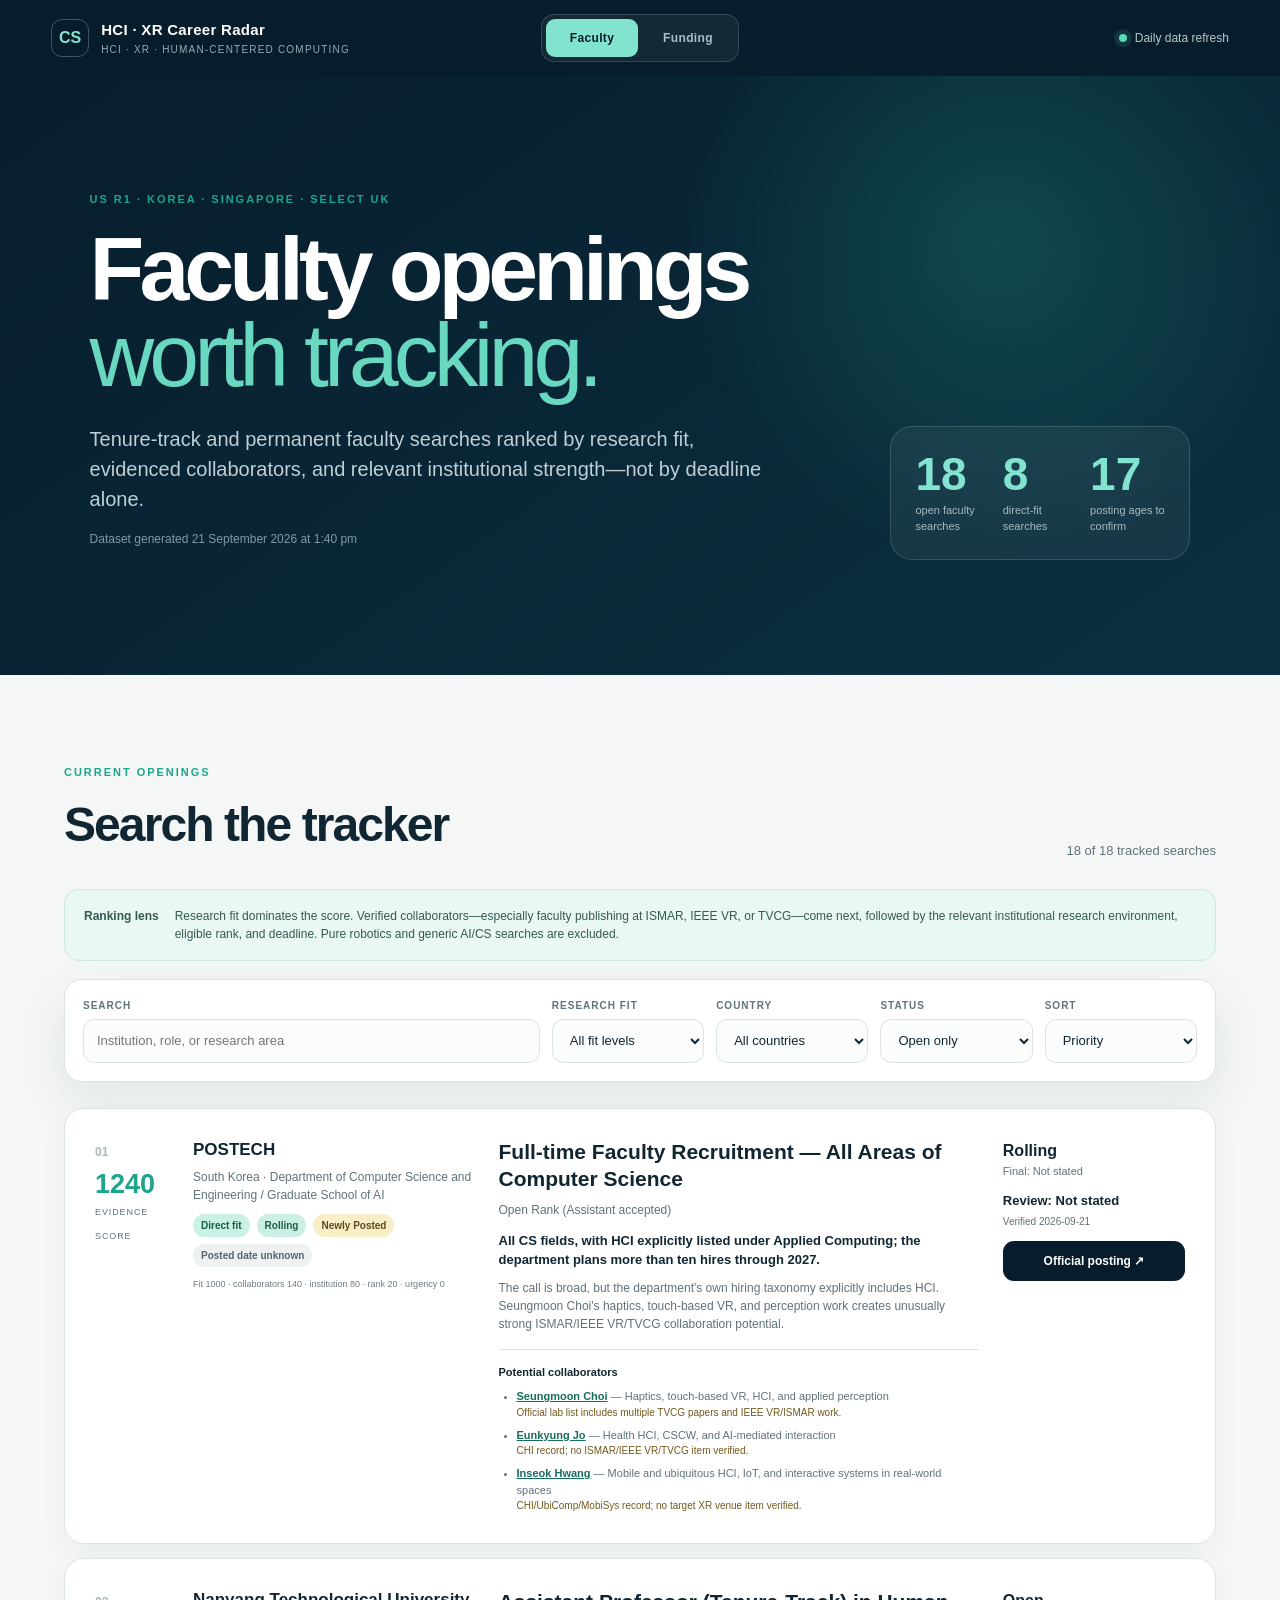
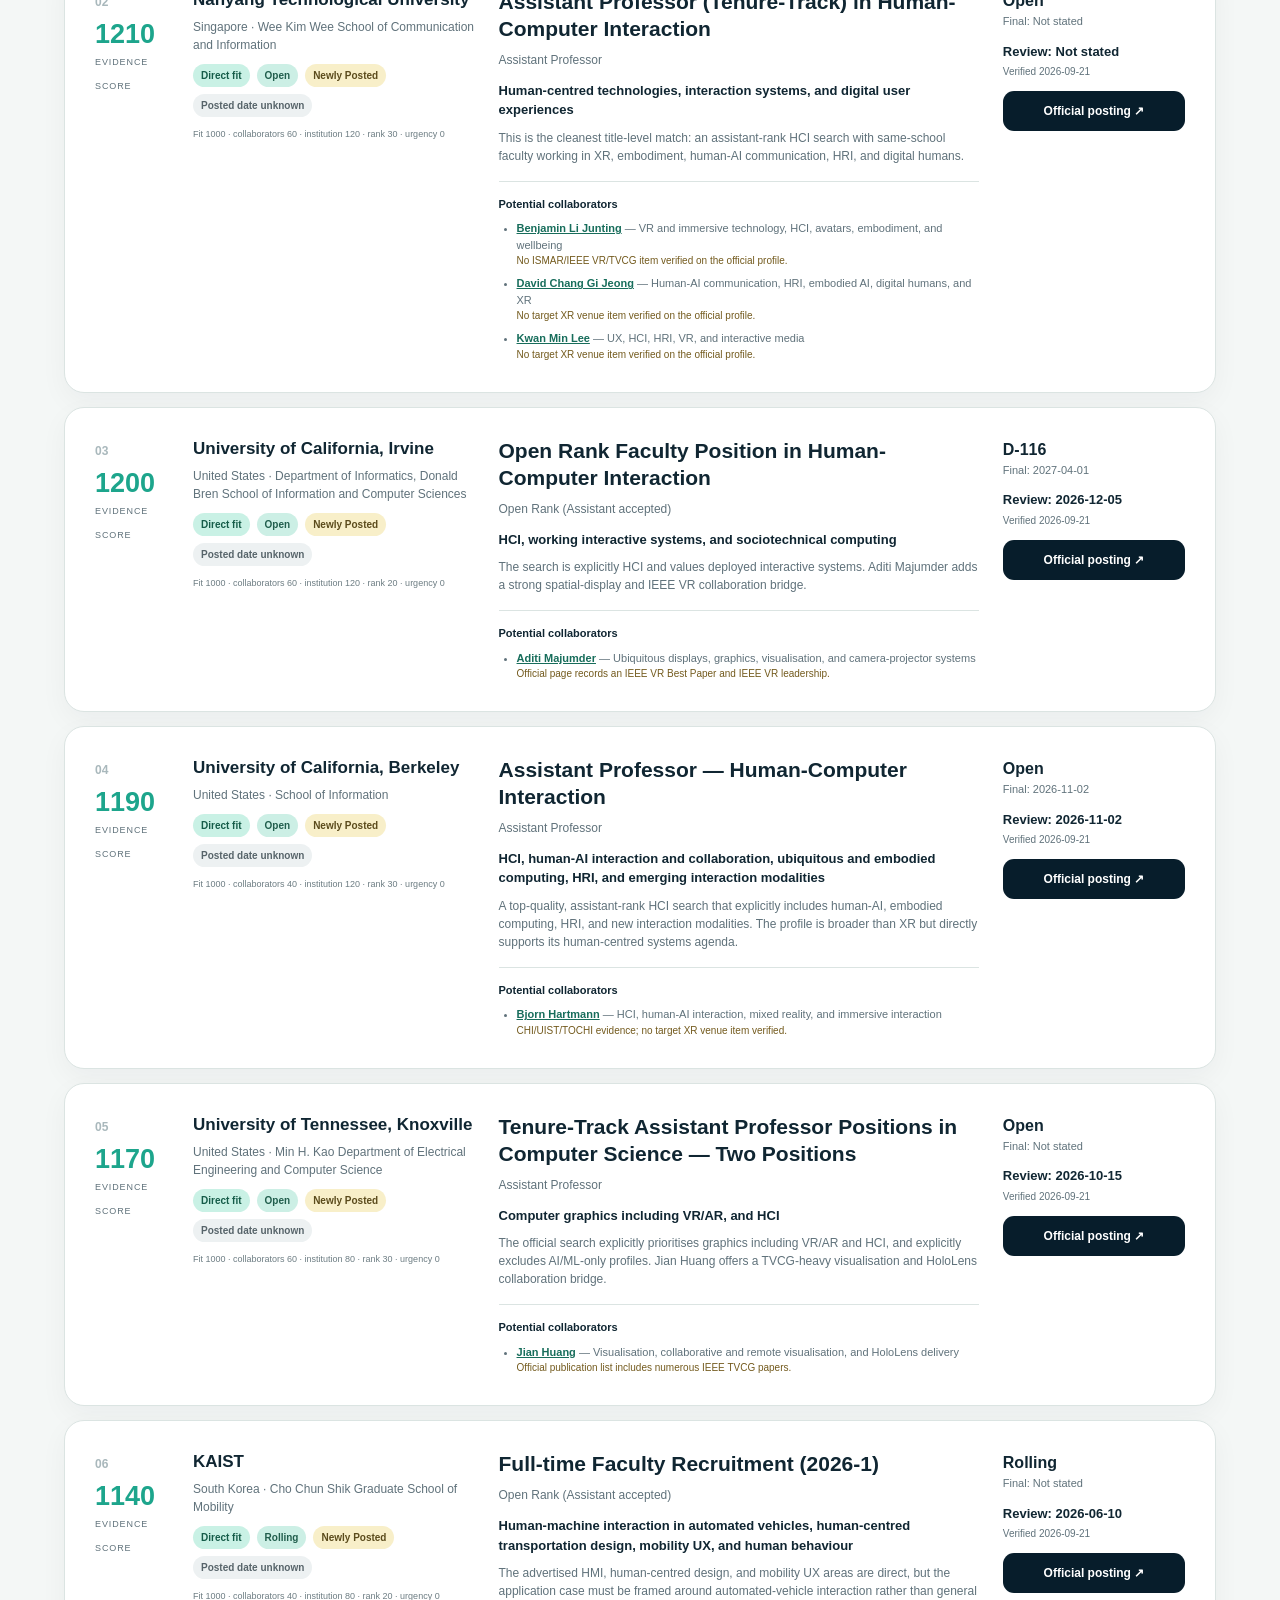
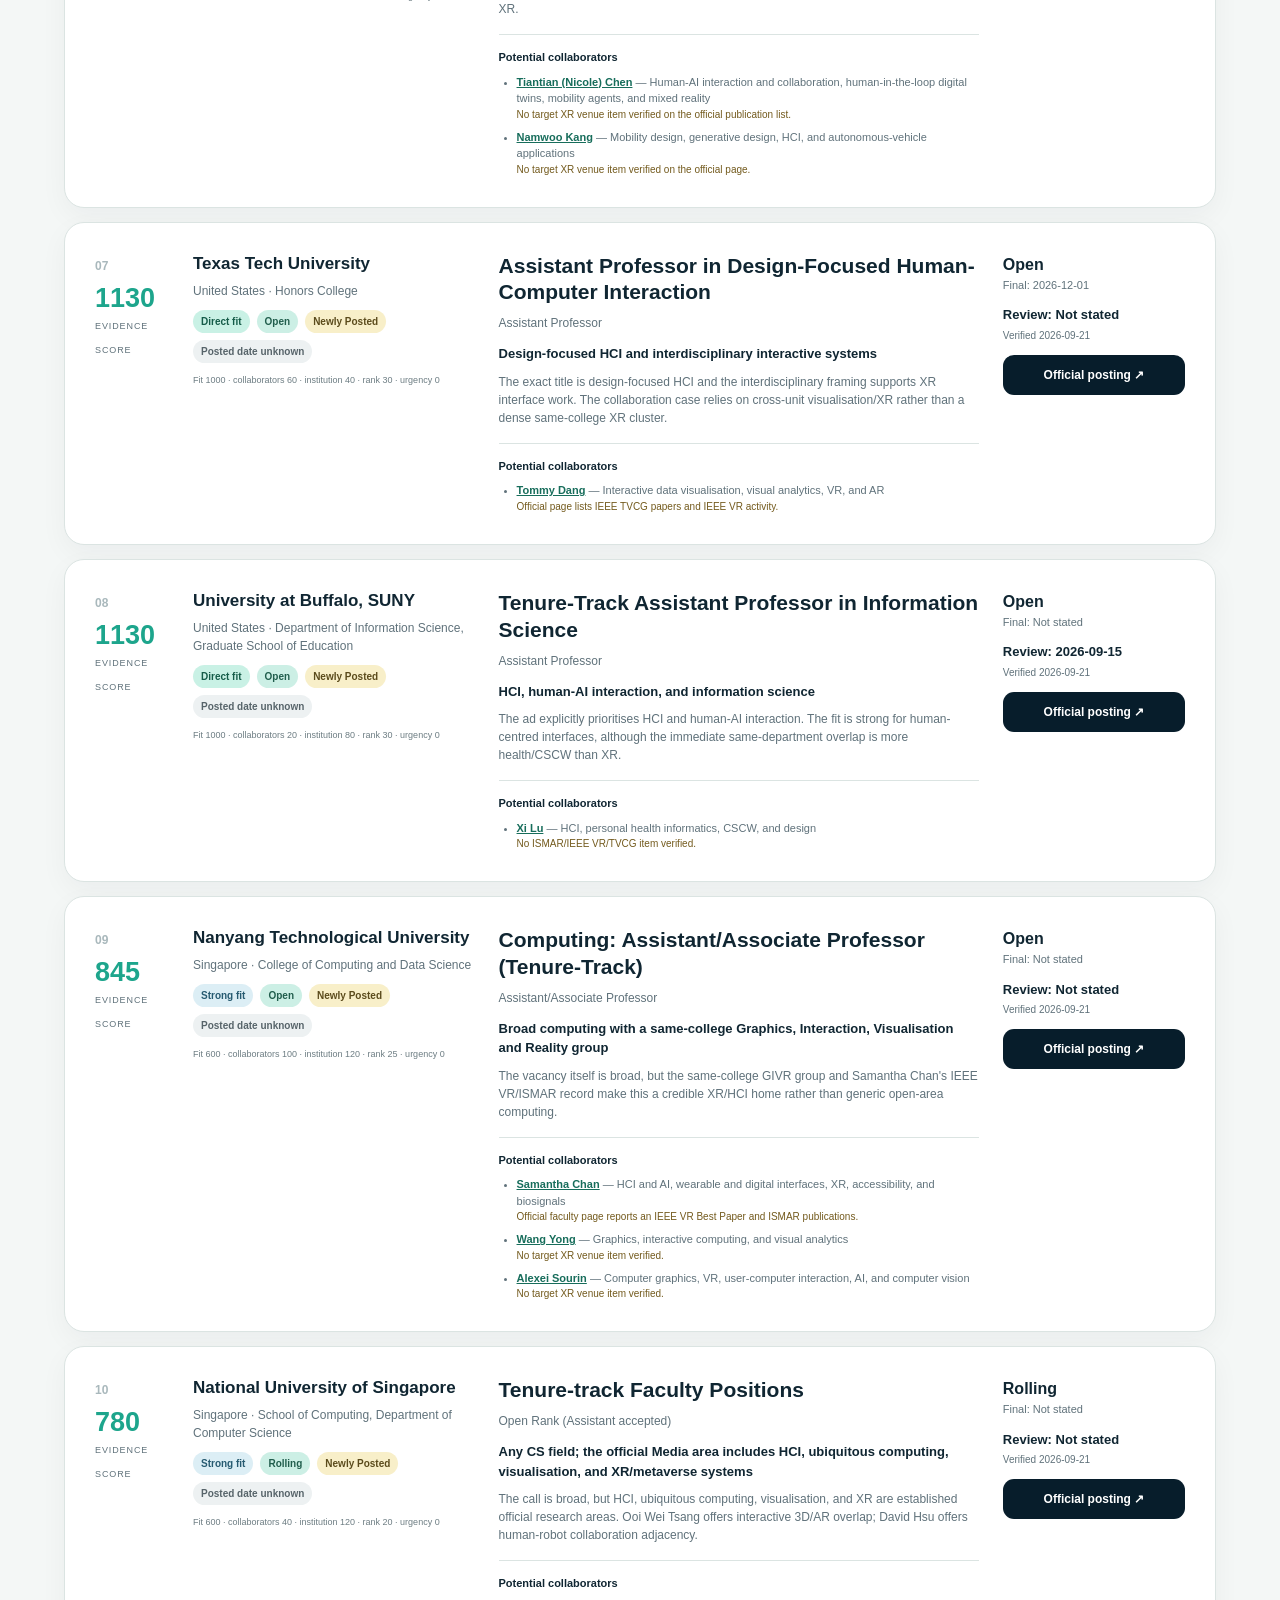
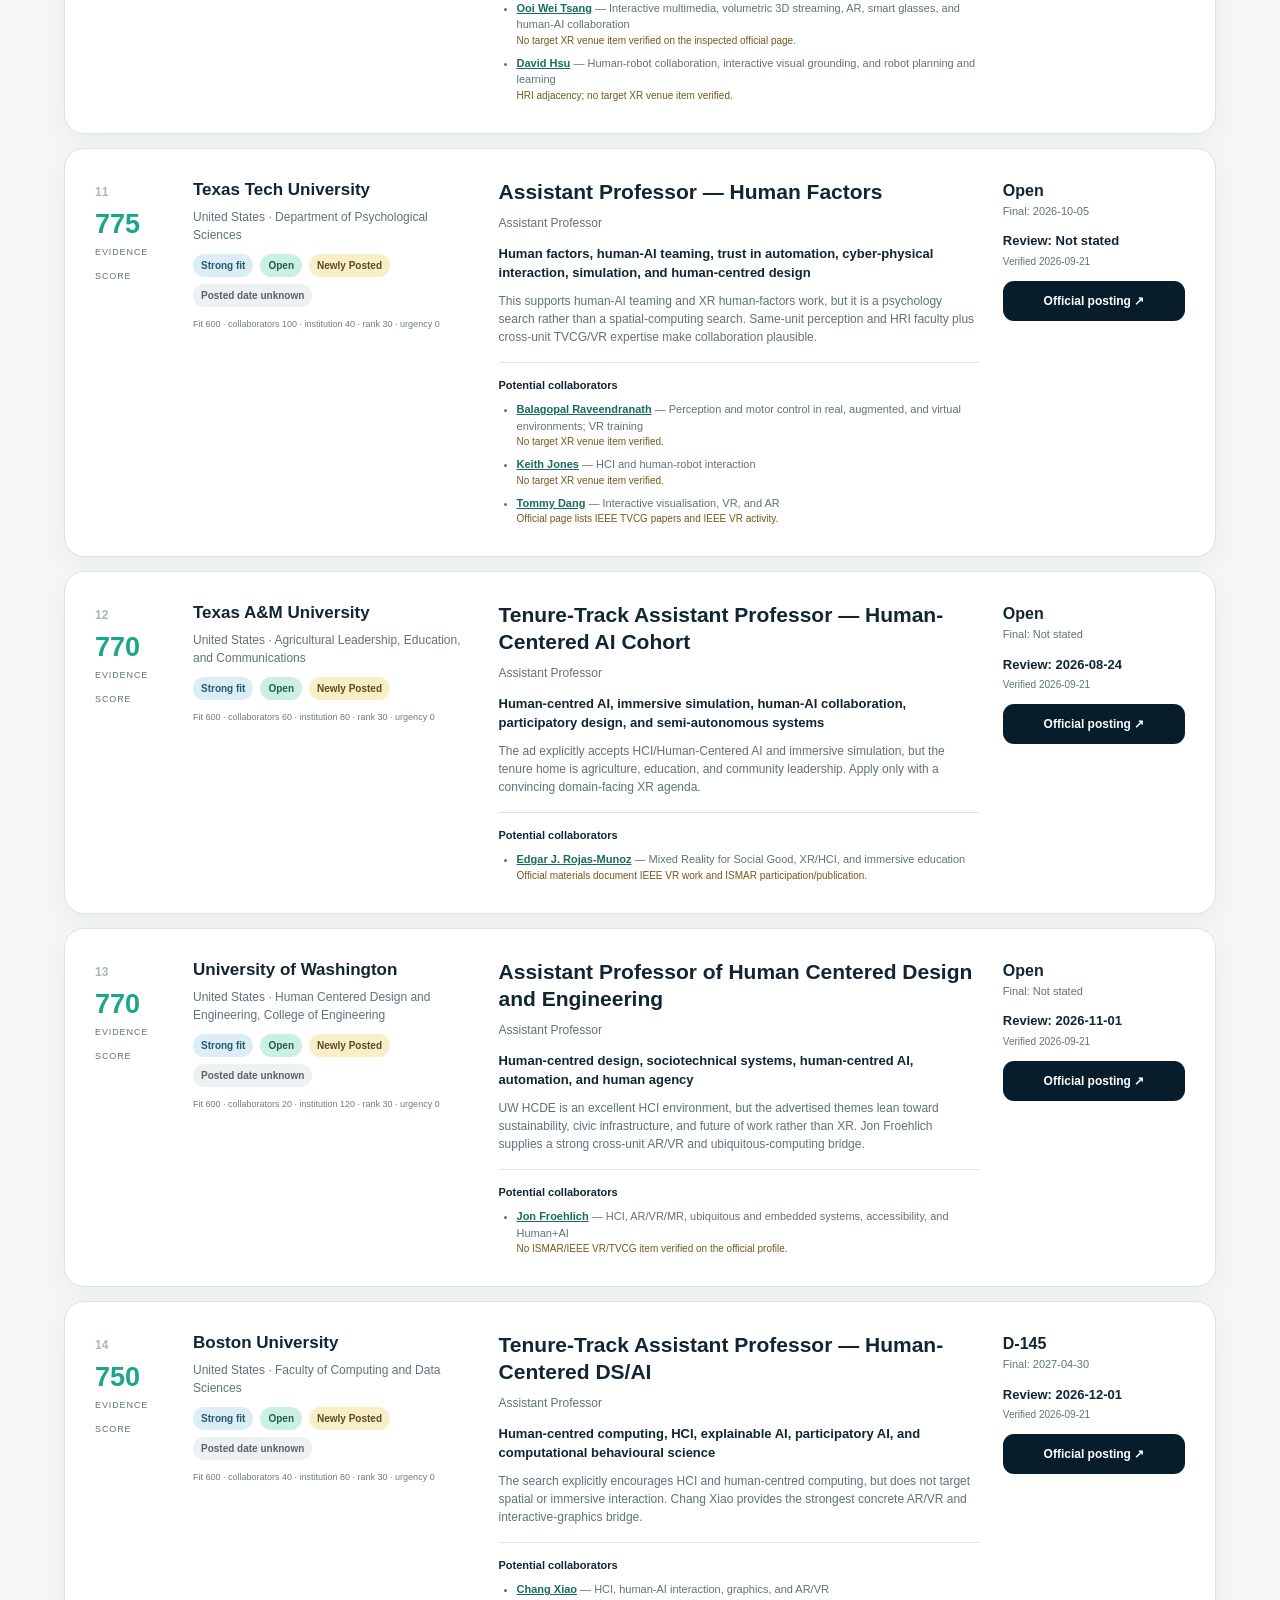
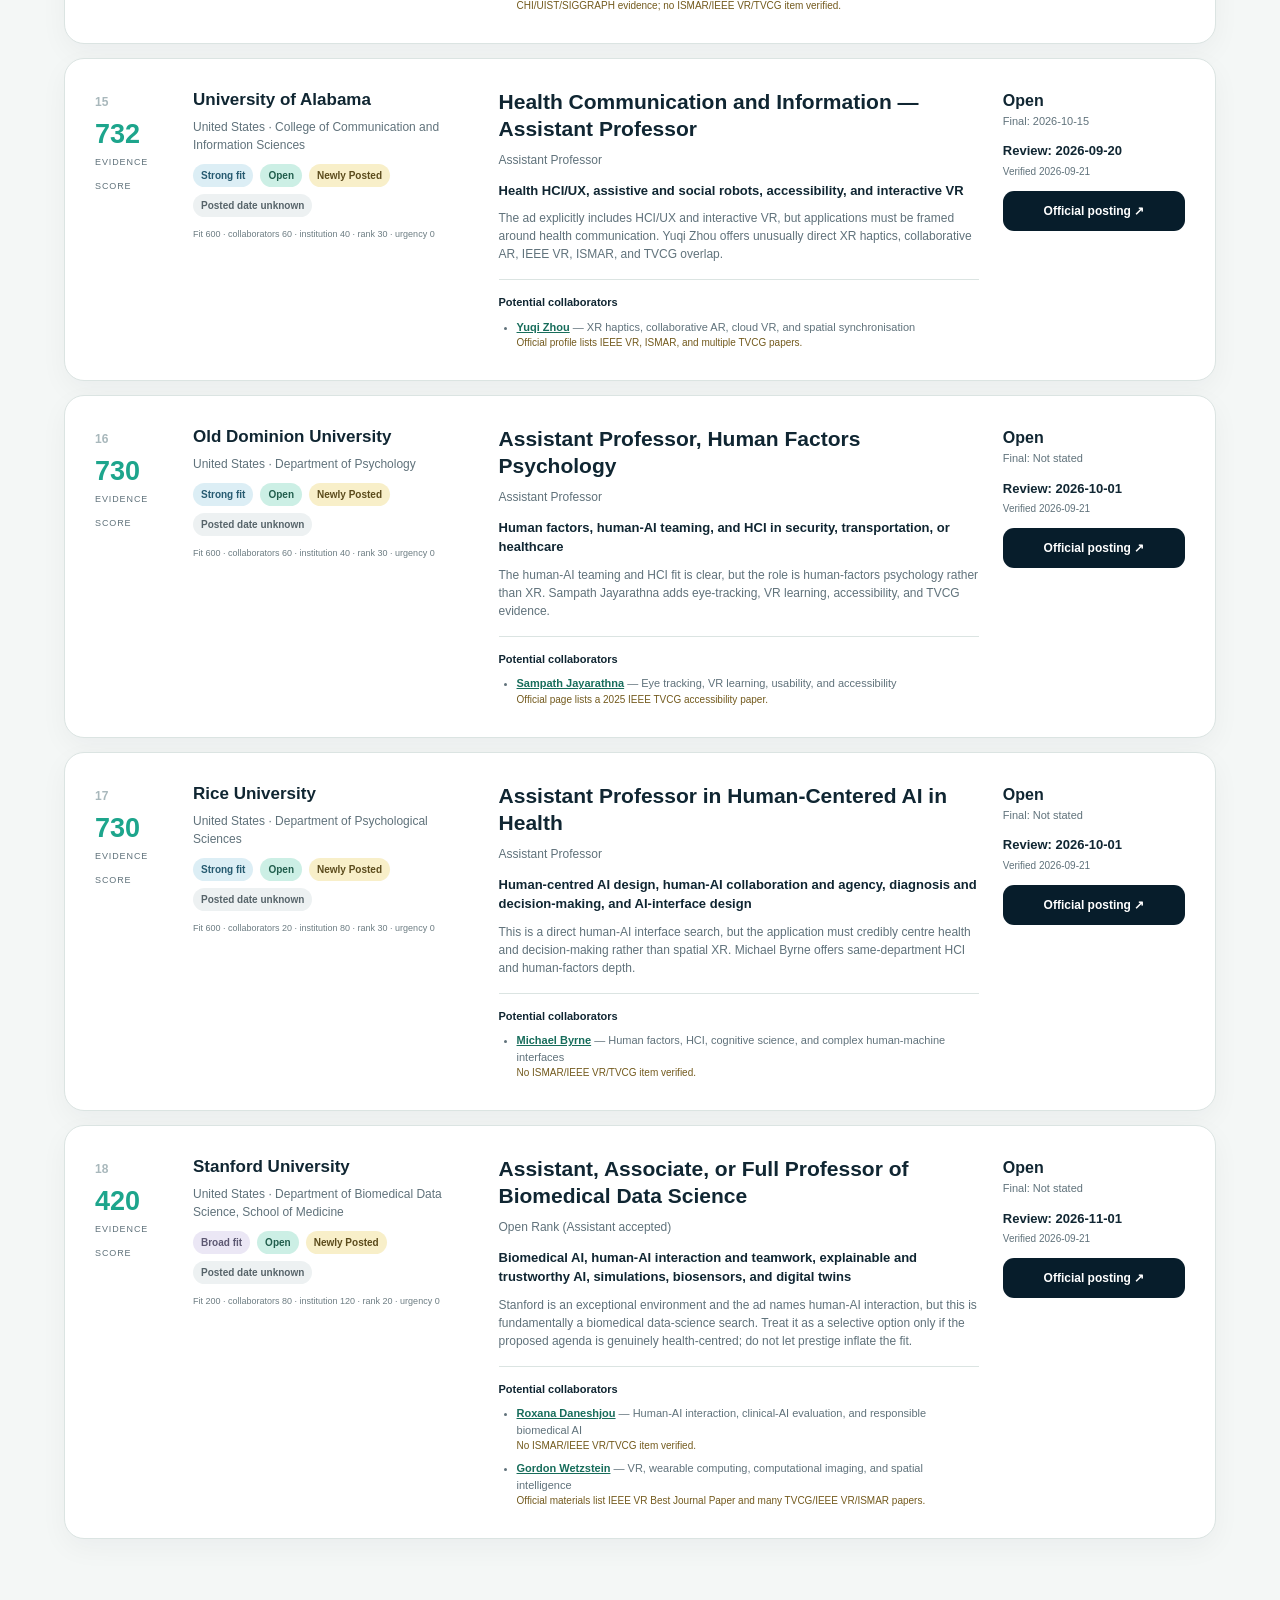
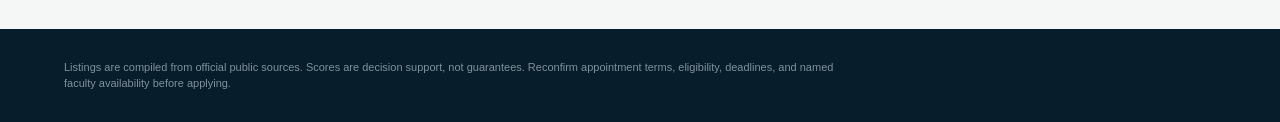
==== commit 20555112: "Refocus faculty tracker on high-fit HCI and XR roles" ====
--- a/index.html
+++ b/index.html
@@ -5,7 +5,7 @@
   <meta name="viewport" content="width=device-width, initial-scale=1">
   <meta name="theme-color" content="#071d2b">
   <title>HCI · XR Career & Funding Radar</title>
-  <meta name="description" content="A daily tracker for global HCI and XR jobs, Australian research funding, Korea–Australia collaboration calls, and corporate research programs.">
+  <meta name="description" content="An evidence-ranked tracker for HCI, XR, spatial computing, and human-AI faculty searches, plus research funding opportunities.">
   <link rel="stylesheet" href="style.css">
   <script src="app.js" defer></script>
 </head>
@@ -19,7 +19,7 @@
       </span>
     </div>
     <nav class="section-tabs" aria-label="Tracker sections" role="tablist">
-      <a class="section-tab is-active" href="#jobs" id="tab-jobs" role="tab" aria-selected="true" aria-controls="jobs-panel" data-tab="jobs">Jobs</a>
+      <a class="section-tab is-active" href="#jobs" id="tab-jobs" role="tab" aria-selected="true" aria-controls="jobs-panel" data-tab="jobs">Faculty</a>
       <a class="section-tab" href="#funding" id="tab-funding" role="tab" aria-selected="false" aria-controls="funding-panel" data-tab="funding">Funding</a>
     </nav>
     <span class="update-pill"><i aria-hidden="true"></i> Daily data refresh</span>
@@ -49,30 +49,43 @@
         <p id="result-count" aria-live="polite"></p>
       </div>
 
+      <div class="scope-note">
+        <strong>Ranking lens</strong>
+        <p>Research fit dominates the score. Verified collaborators—especially faculty publishing at ISMAR, IEEE VR, or TVCG—come next, followed by the relevant institutional research environment, eligible rank, and deadline. Pure robotics and generic AI/CS searches are excluded.</p>
+      </div>
+
       <form class="filters" id="filters" role="search">
         <label class="search-field">
           <span>Search</span>
           <input id="search" type="search" placeholder="Institution, role, or research area">
         </label>
         <label>
-          <span>Category</span>
-          <select id="category">
-            <option value="all">All categories</option>
-            <option value="Faculty">Faculty</option>
-            <option value="Industry">Industry</option>
-            <option value="Research">Research</option>
+          <span>Research fit</span>
+          <select id="fit">
+            <option value="all">All fit levels</option>
+            <option value="Direct">Direct</option>
+            <option value="Strong">Strong</option>
+            <option value="Broad">Broad</option>
           </select>
         </label>
         <label>
-          <span>Region</span>
-          <select id="region"><option value="all">All regions</option></select>
+          <span>Country</span>
+          <select id="country"><option value="all">All countries</option></select>
+        </label>
+        <label>
+          <span>Status</span>
+          <select id="job-status">
+            <option value="active">Open only</option>
+            <option value="Closed">Closed history</option>
+            <option value="all">All statuses</option>
+          </select>
         </label>
         <label>
           <span>Sort</span>
           <select id="sort">
             <option value="priority">Priority</option>
             <option value="deadline">Deadline</option>
-            <option value="institution">Institution</option>
+            <option value="institution">University</option>
           </select>
         </label>
       </form>
@@ -137,7 +150,7 @@
   </main>
 
   <footer>
-    <p>Listings are compiled from official public sources. Always verify eligibility, internal university deadlines, funding terms, salary, and sponsorship on the original posting.</p>
+    <p>Listings are compiled from official public sources. Scores are decision support, not guarantees. Reconfirm appointment terms, eligibility, deadlines, and named faculty availability before applying.</p>
   </footer>
 </body>
 </html>
--- a/style.css
+++ b/style.css
@@ -175,7 +175,7 @@
   margin-bottom: 26px;
   padding: 18px;
   display: grid;
-  grid-template-columns: minmax(260px, 2fr) repeat(3, minmax(150px, .6fr));
+  grid-template-columns: minmax(240px, 1.8fr) repeat(4, minmax(130px, .6fr));
   gap: 12px;
   border: 1px solid var(--line);
   border-radius: 18px;
@@ -252,12 +252,33 @@
 .status-open, .status-rolling { color: #215e4d; background: #ccefe5; }
 .status-conditional { color: #775017; background: #fff0c9; }
 .status-monitoring { color: #50616d; background: #e5ecef; }
+.status-closed { color: #6c3b36; background: #f3deda; }
+.fit-direct { color: #155c49; background: #c9f1e5; }
+.fit-strong { color: #265a70; background: #dceef5; }
+.fit-broad { color: #5d5872; background: #ebe7f5; }
+.change-chip { color: #5b4b1c; background: #f8efc9; }
+.age-warning { color: #842f1f; background: #ffe1d7; }
+.age-unknown { color: #57646a; background: #edf1f2; }
+.institution .score-breakdown { margin: 11px 0 0; color: #6d7d83; font-size: 9px; line-height: 1.45; }
 
 .role h3 { margin-bottom: 8px; font-size: clamp(17px, 2vw, 21px); line-height: 1.28; }
 .employment { margin-bottom: 12px; color: var(--muted); font-size: 12px; }
 .partner-note { margin-bottom: 9px; color: #4d6861; font-size: 11px; }
 .field { margin-bottom: 9px; font-size: 13px; font-weight: 700; }
 .recommendation { margin-bottom: 0; color: var(--muted); font-size: 12px; }
+
+.collaborators {
+  margin-top: 16px;
+  padding-top: 14px;
+  border-top: 1px solid var(--line);
+  color: var(--muted);
+  font-size: 11px;
+}
+
+.collaborators > strong { color: var(--ink); font-size: 11px; }
+.collaborators ul { margin: 8px 0 0; padding-left: 18px; display: grid; gap: 7px; }
+.collaborators a { color: #176d5b; font-weight: 750; }
+.venue-evidence { display: block; color: #735a1d; font-size: 10px; }
 
 .meta { display: grid; gap: 12px; }
 .deadline { color: var(--muted); font-size: 11px; }
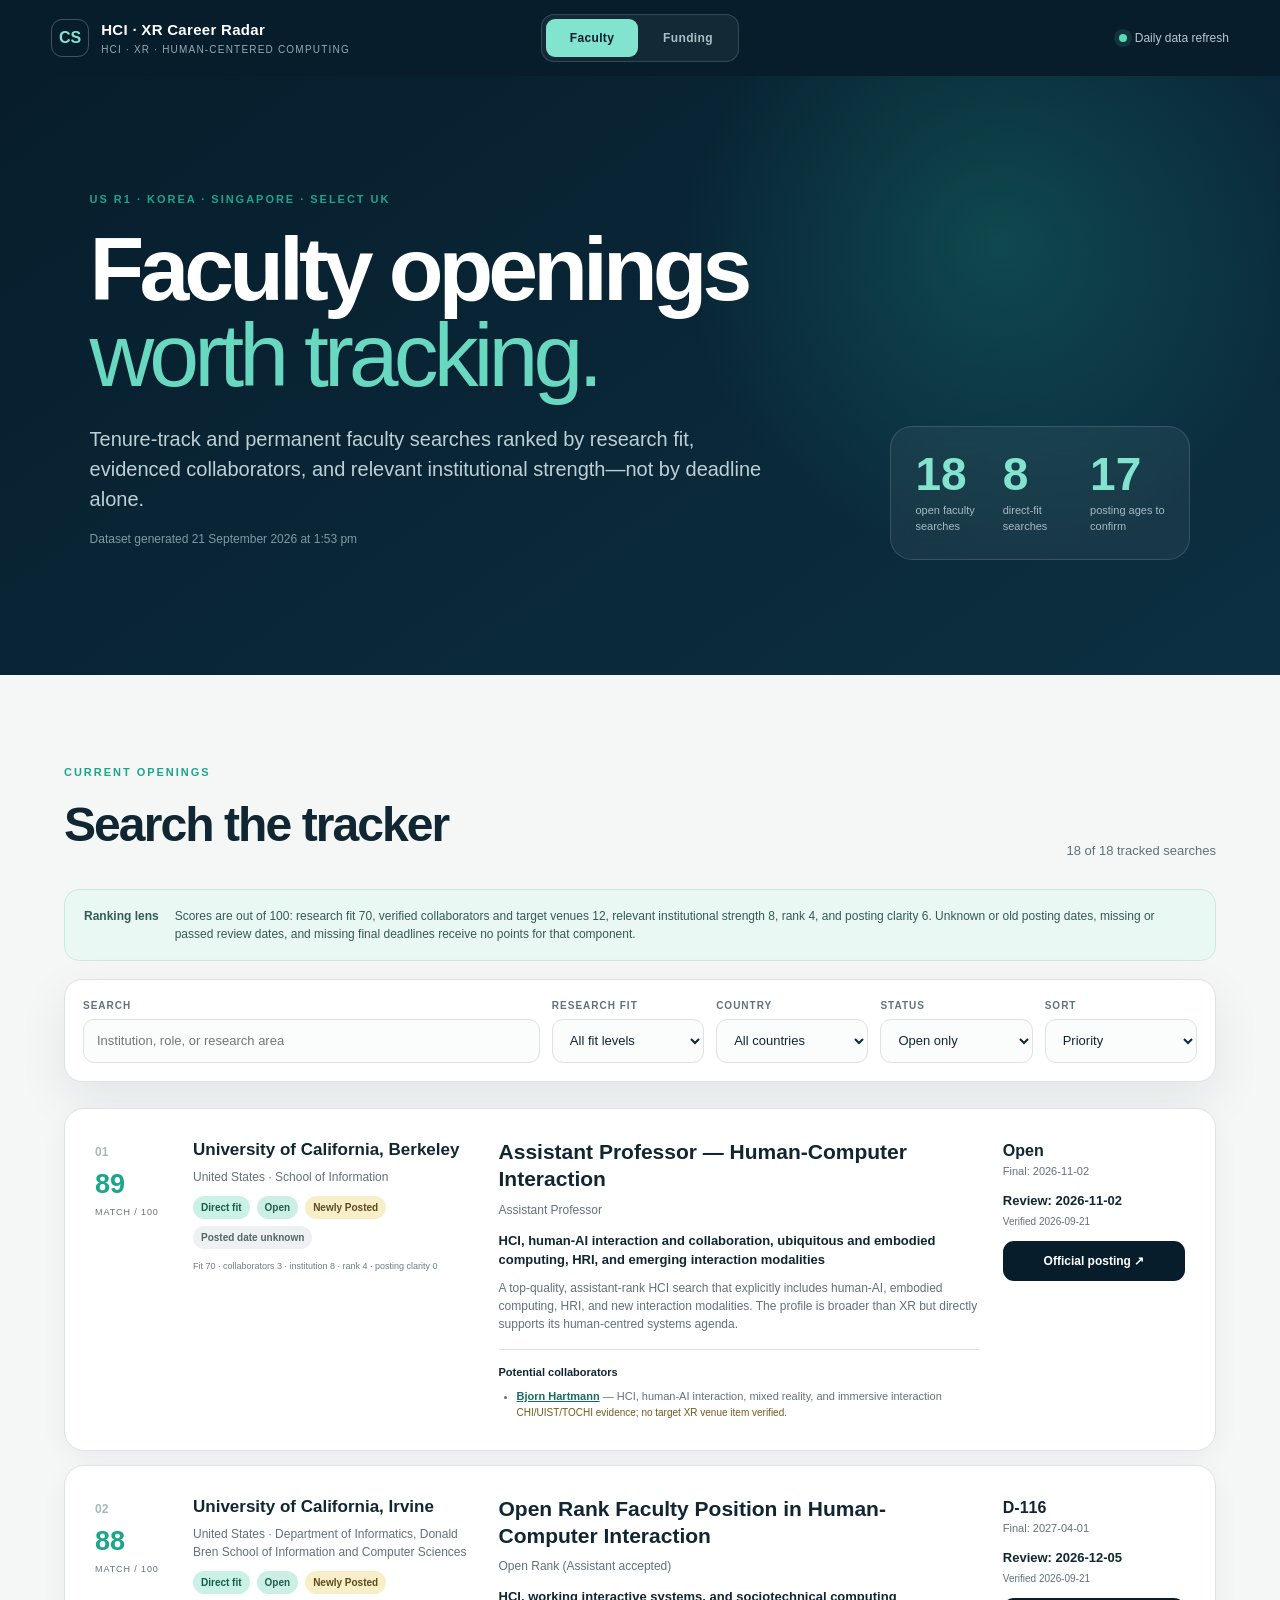
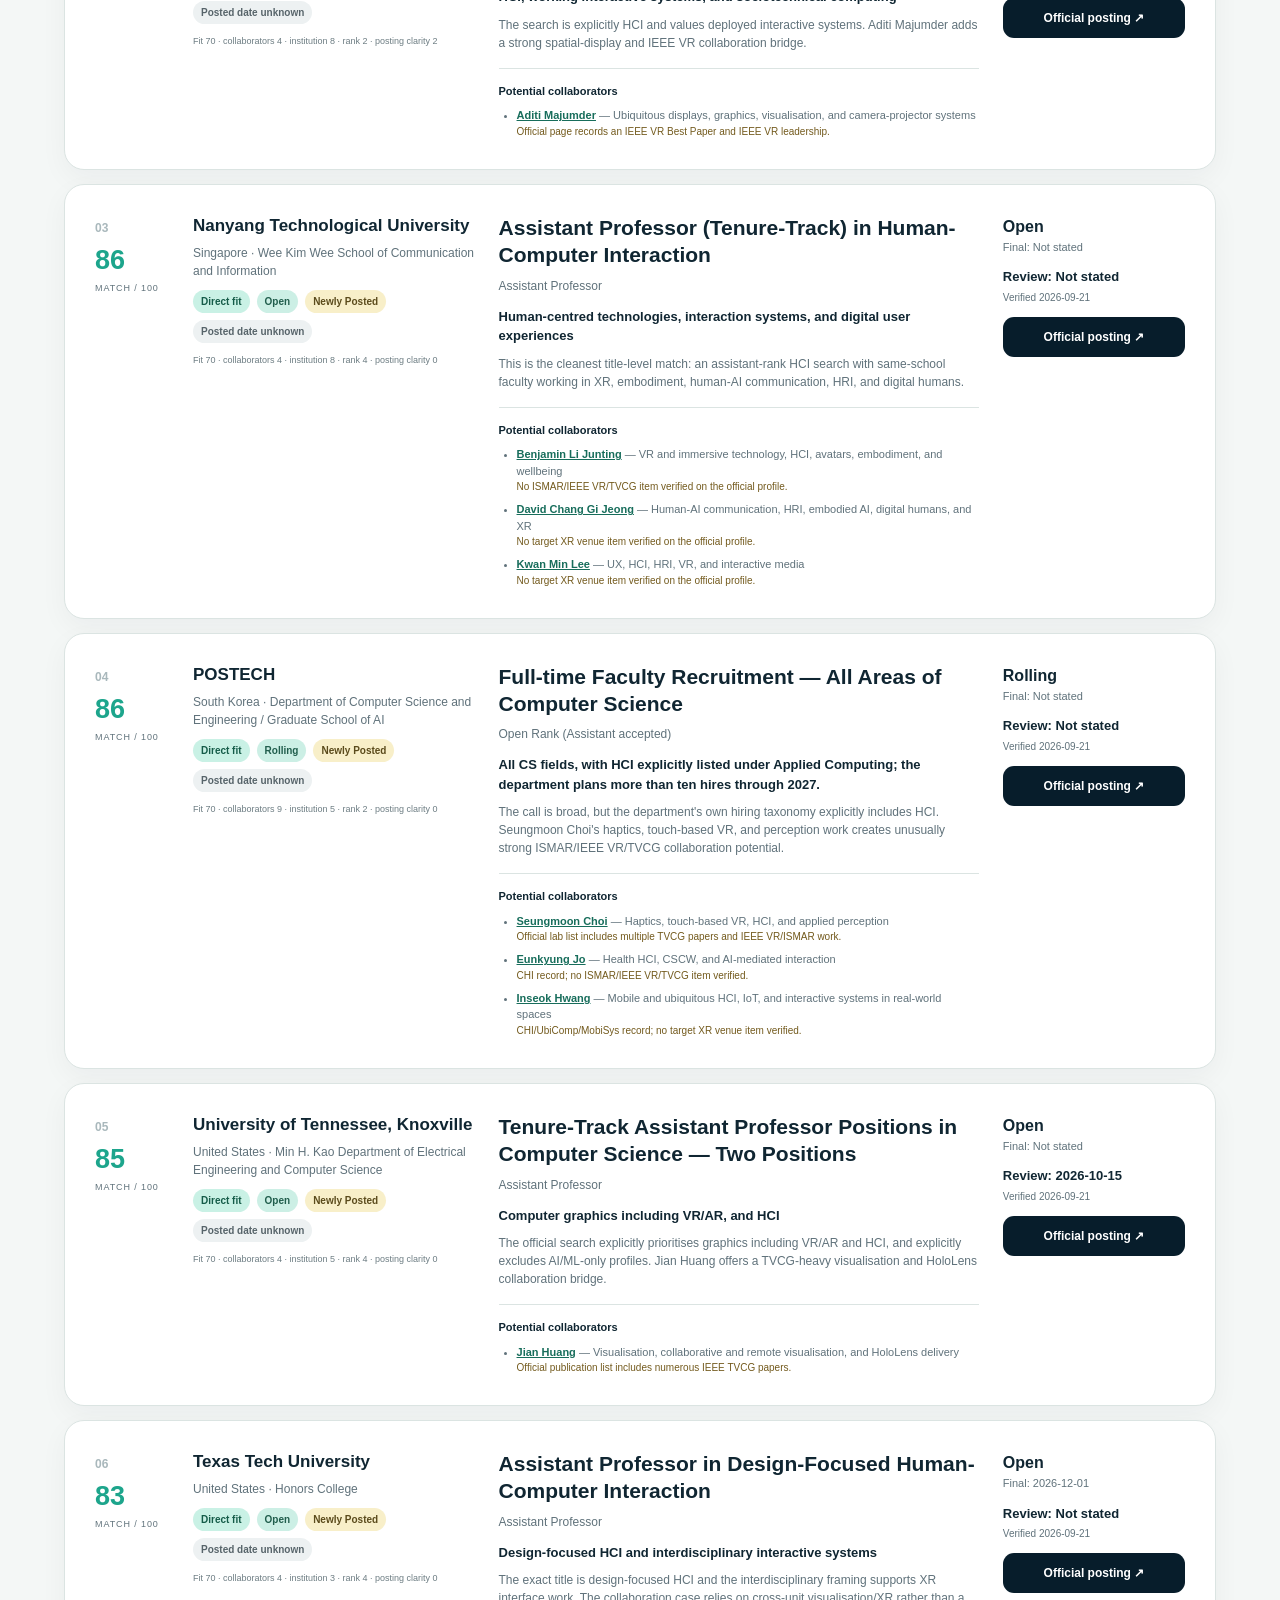
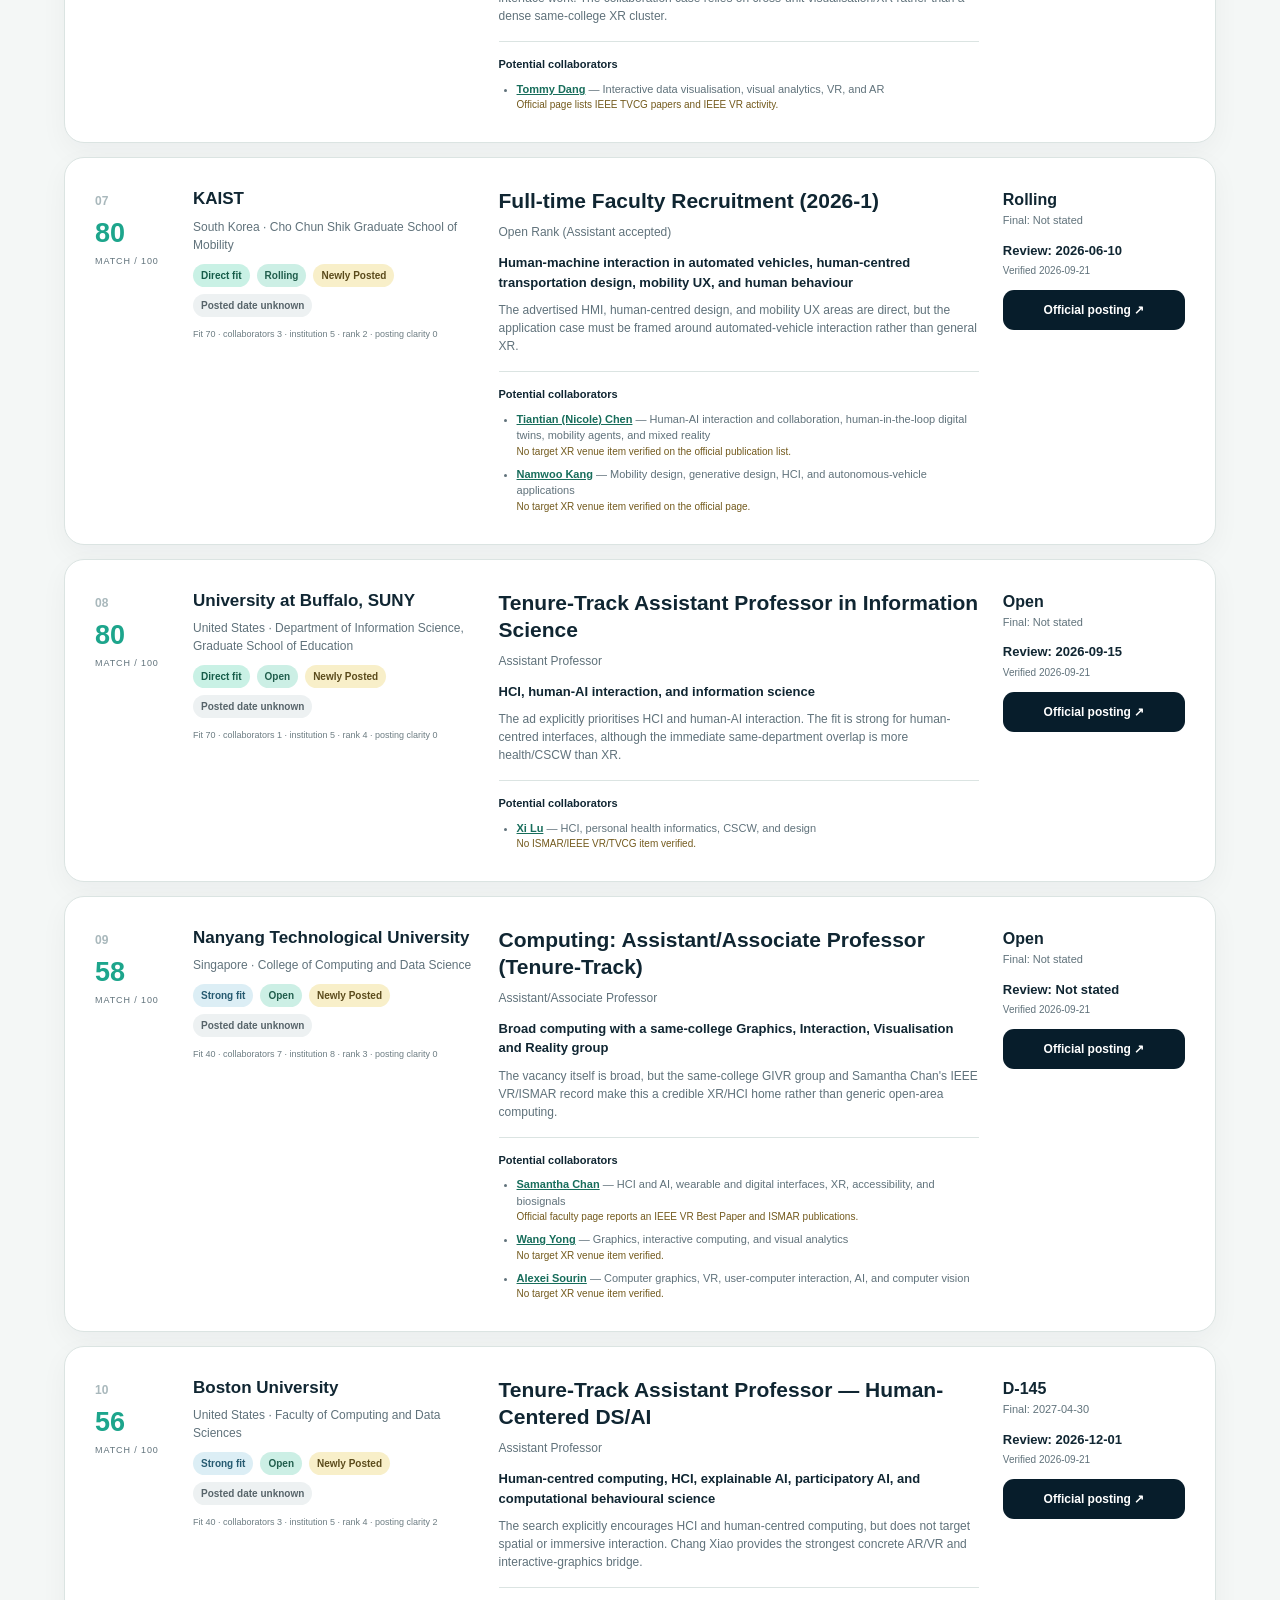
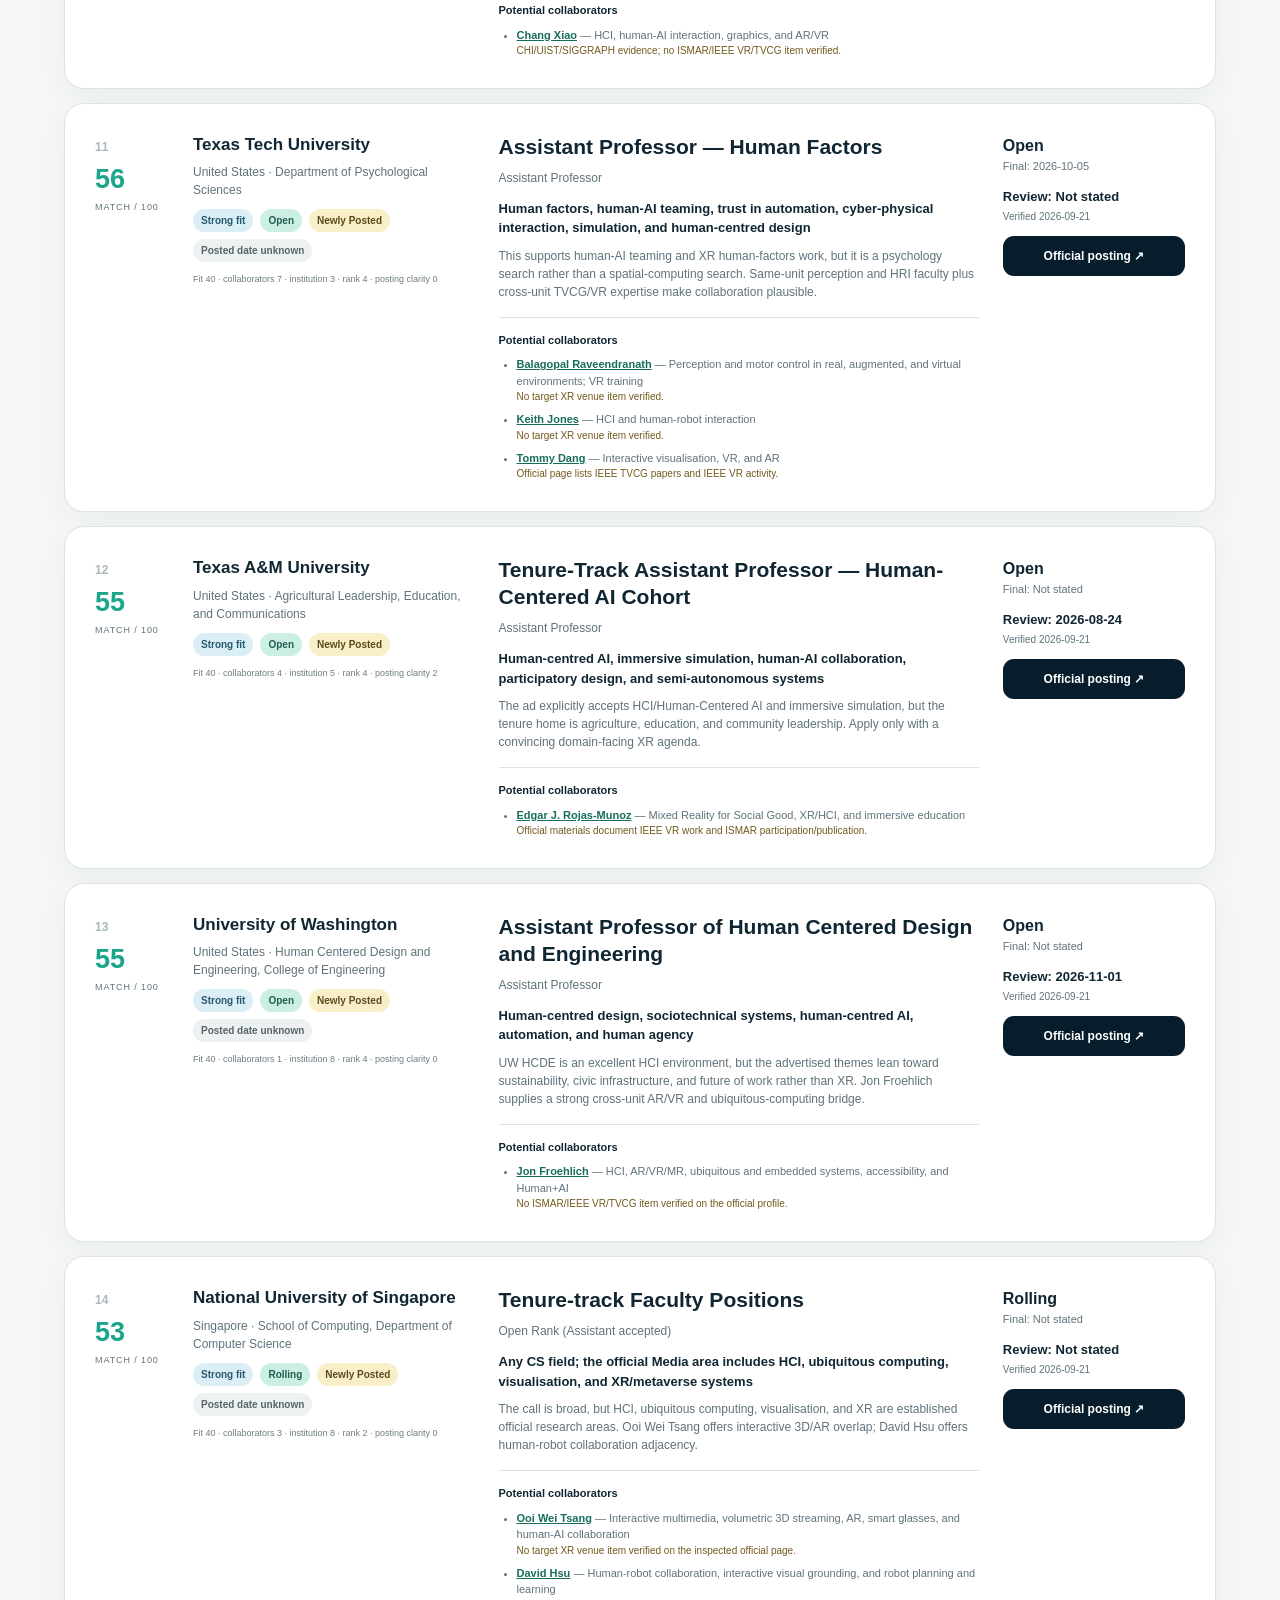
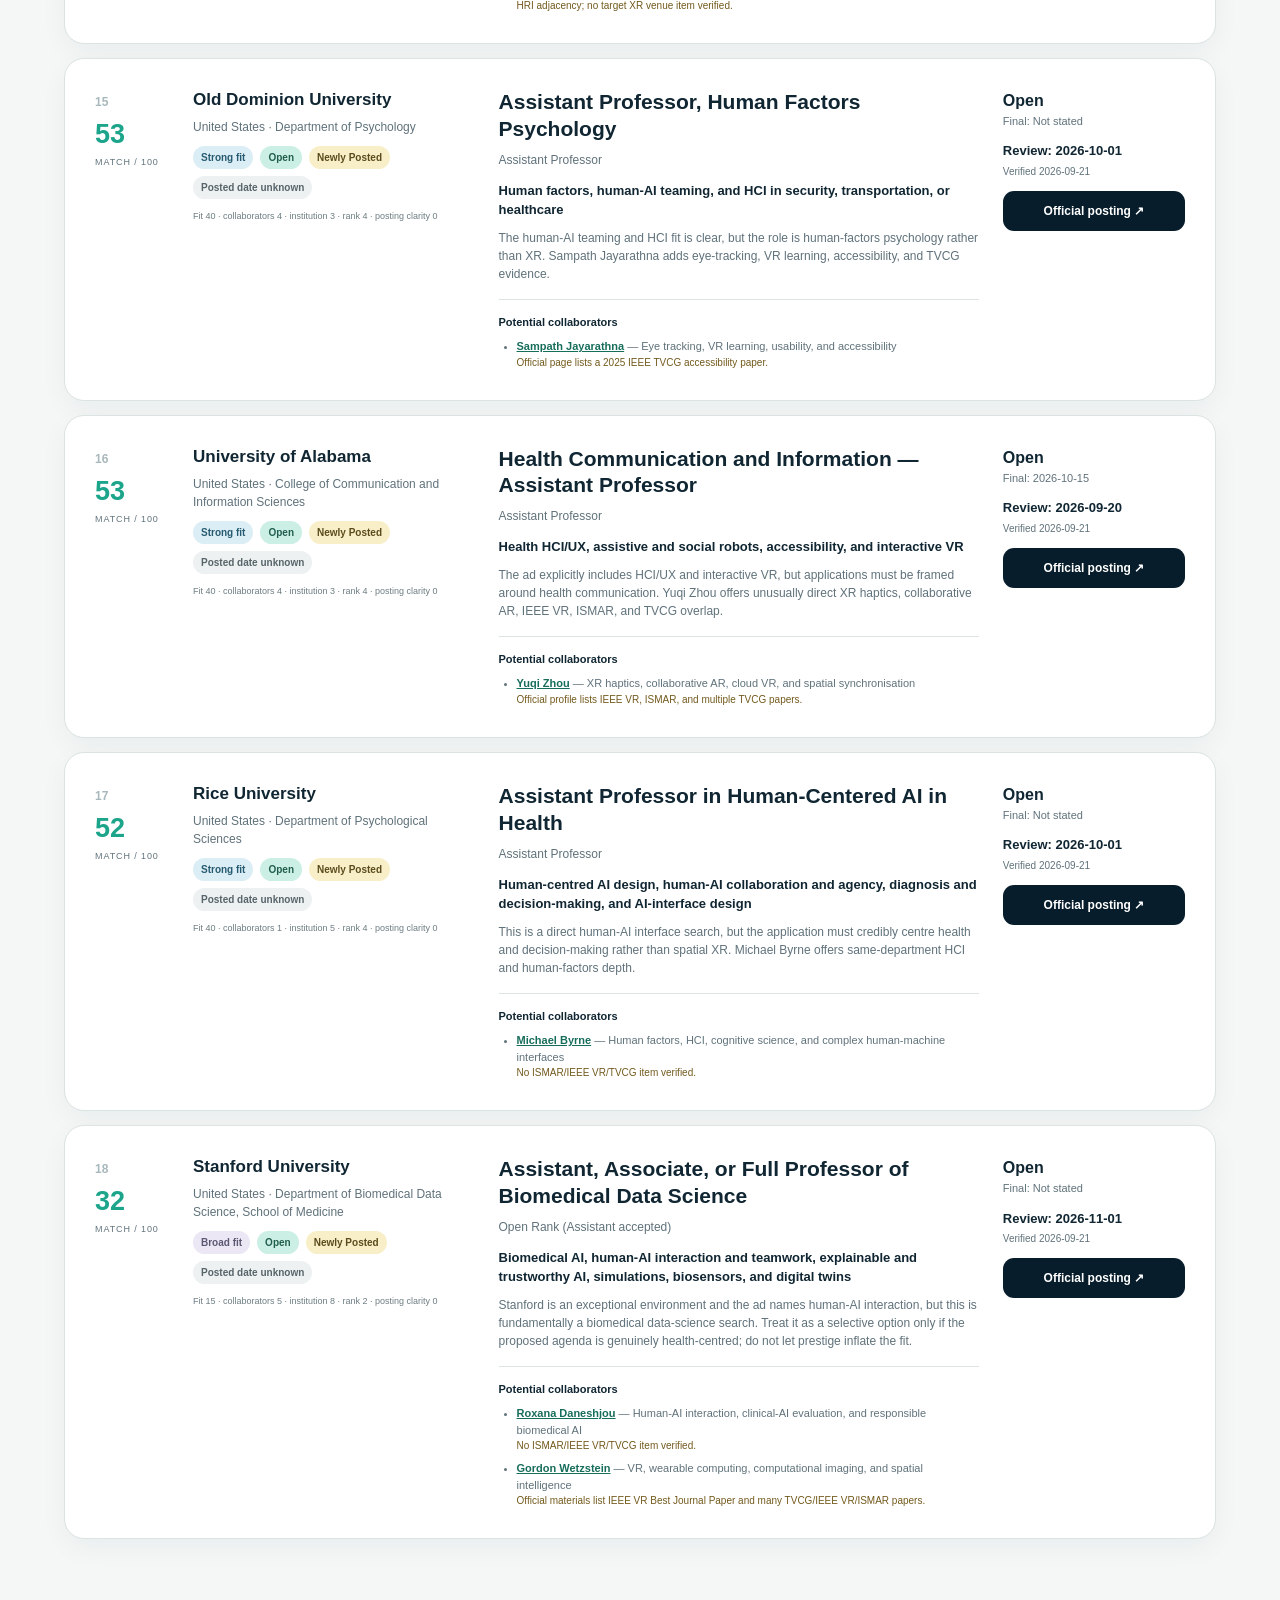
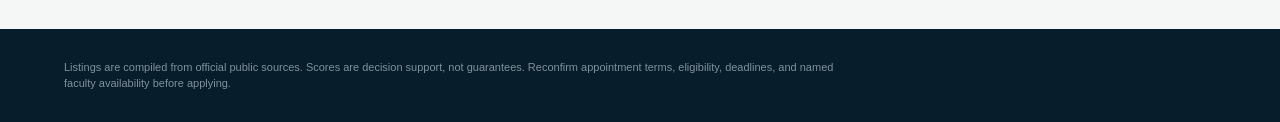
==== commit 9b3e3521: "Convert faculty ranking to a 100-point scale" ====
--- a/index.html
+++ b/index.html
@@ -51,7 +51,7 @@
 
       <div class="scope-note">
         <strong>Ranking lens</strong>
-        <p>Research fit dominates the score. Verified collaborators—especially faculty publishing at ISMAR, IEEE VR, or TVCG—come next, followed by the relevant institutional research environment, eligible rank, and deadline. Pure robotics and generic AI/CS searches are excluded.</p>
+        <p>Scores are out of 100: research fit 70, verified collaborators and target venues 12, relevant institutional strength 8, rank 4, and posting clarity 6. Unknown or old posting dates, missing or passed review dates, and missing final deadlines receive no points for that component.</p>
       </div>
 
       <form class="filters" id="filters" role="search">
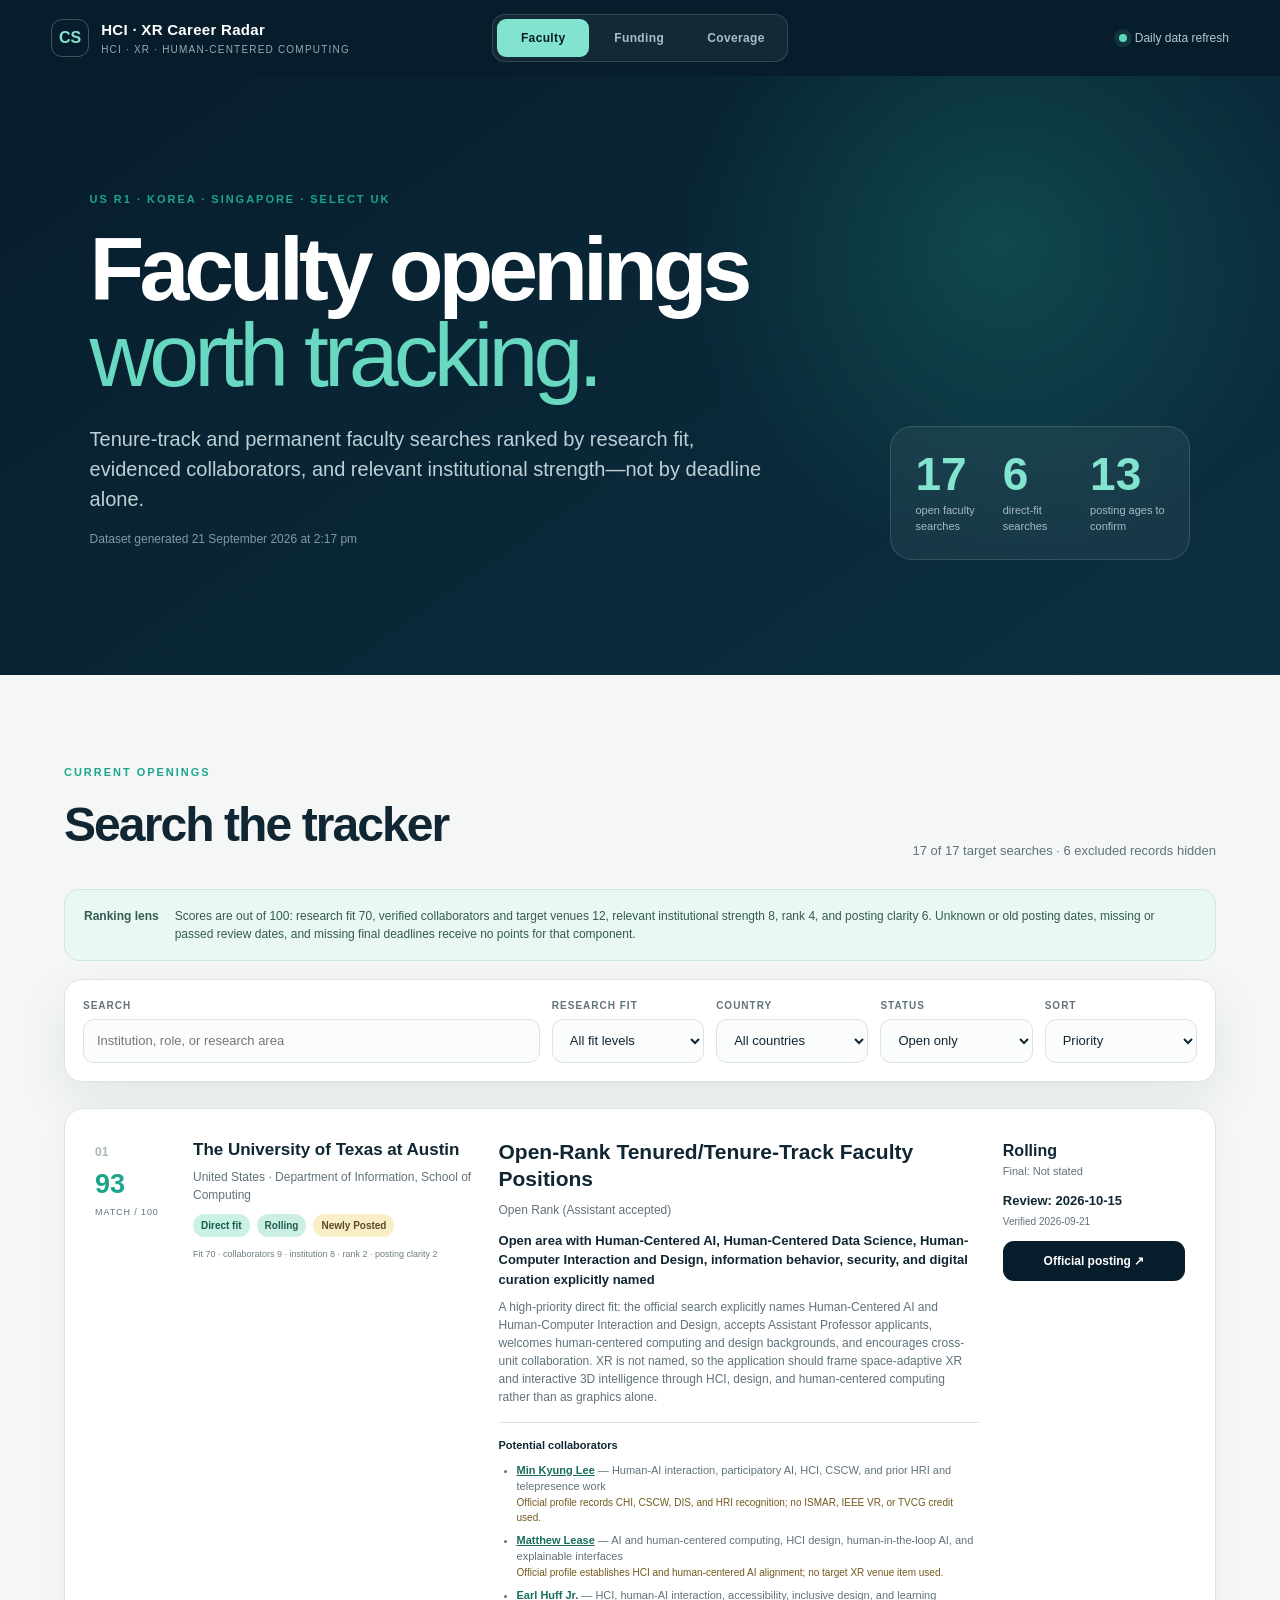
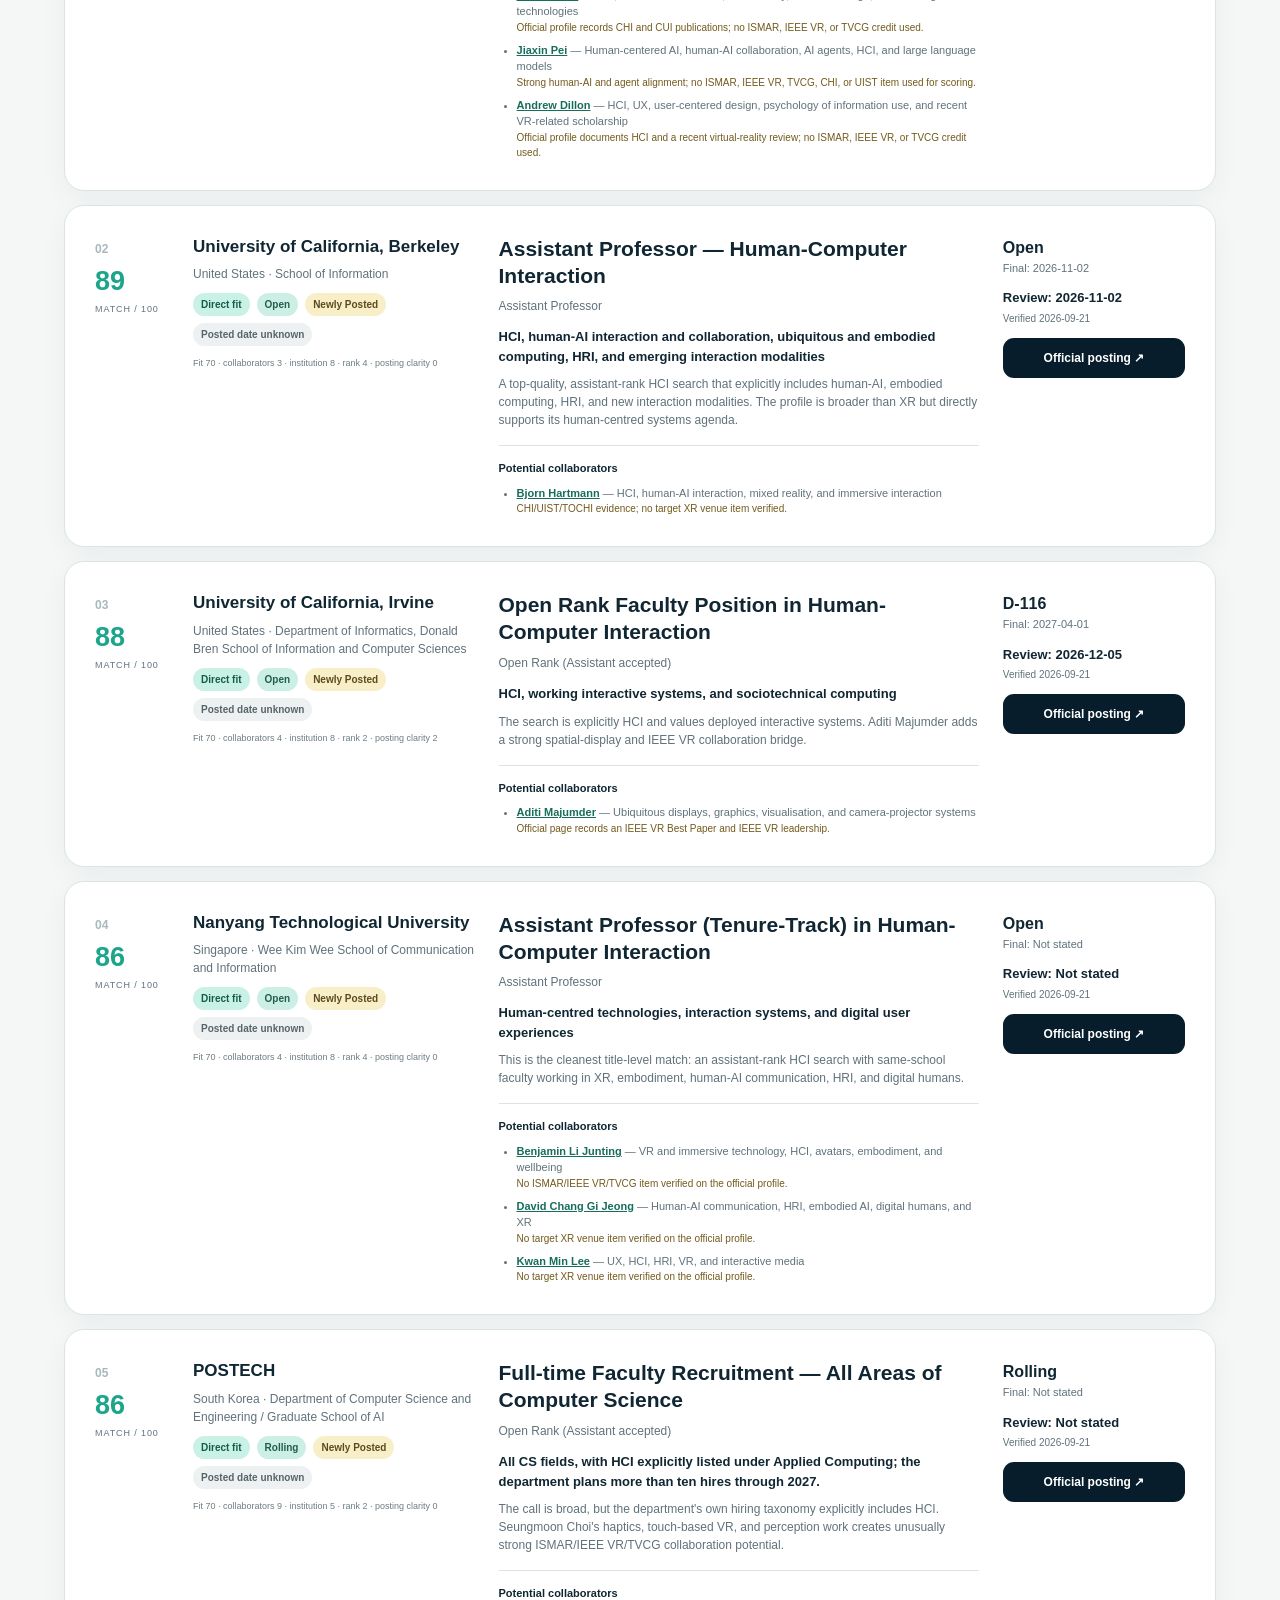
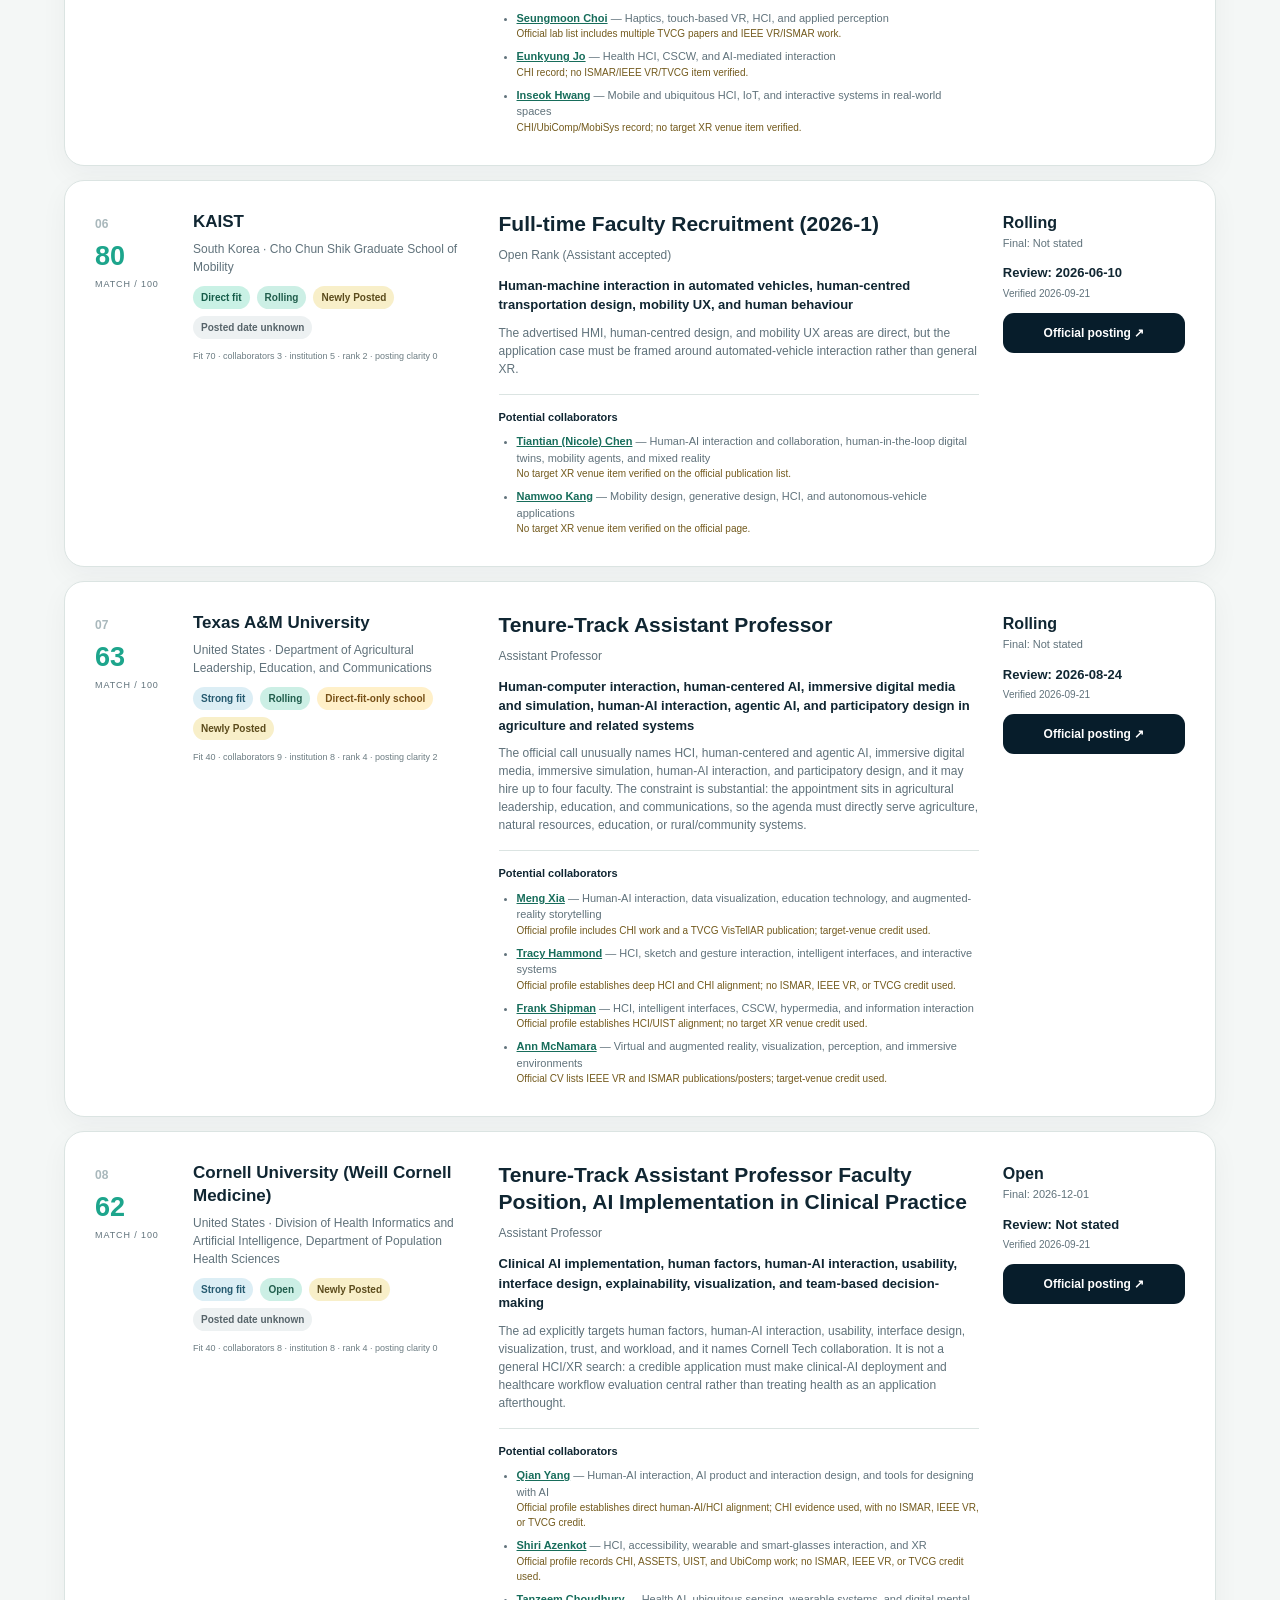
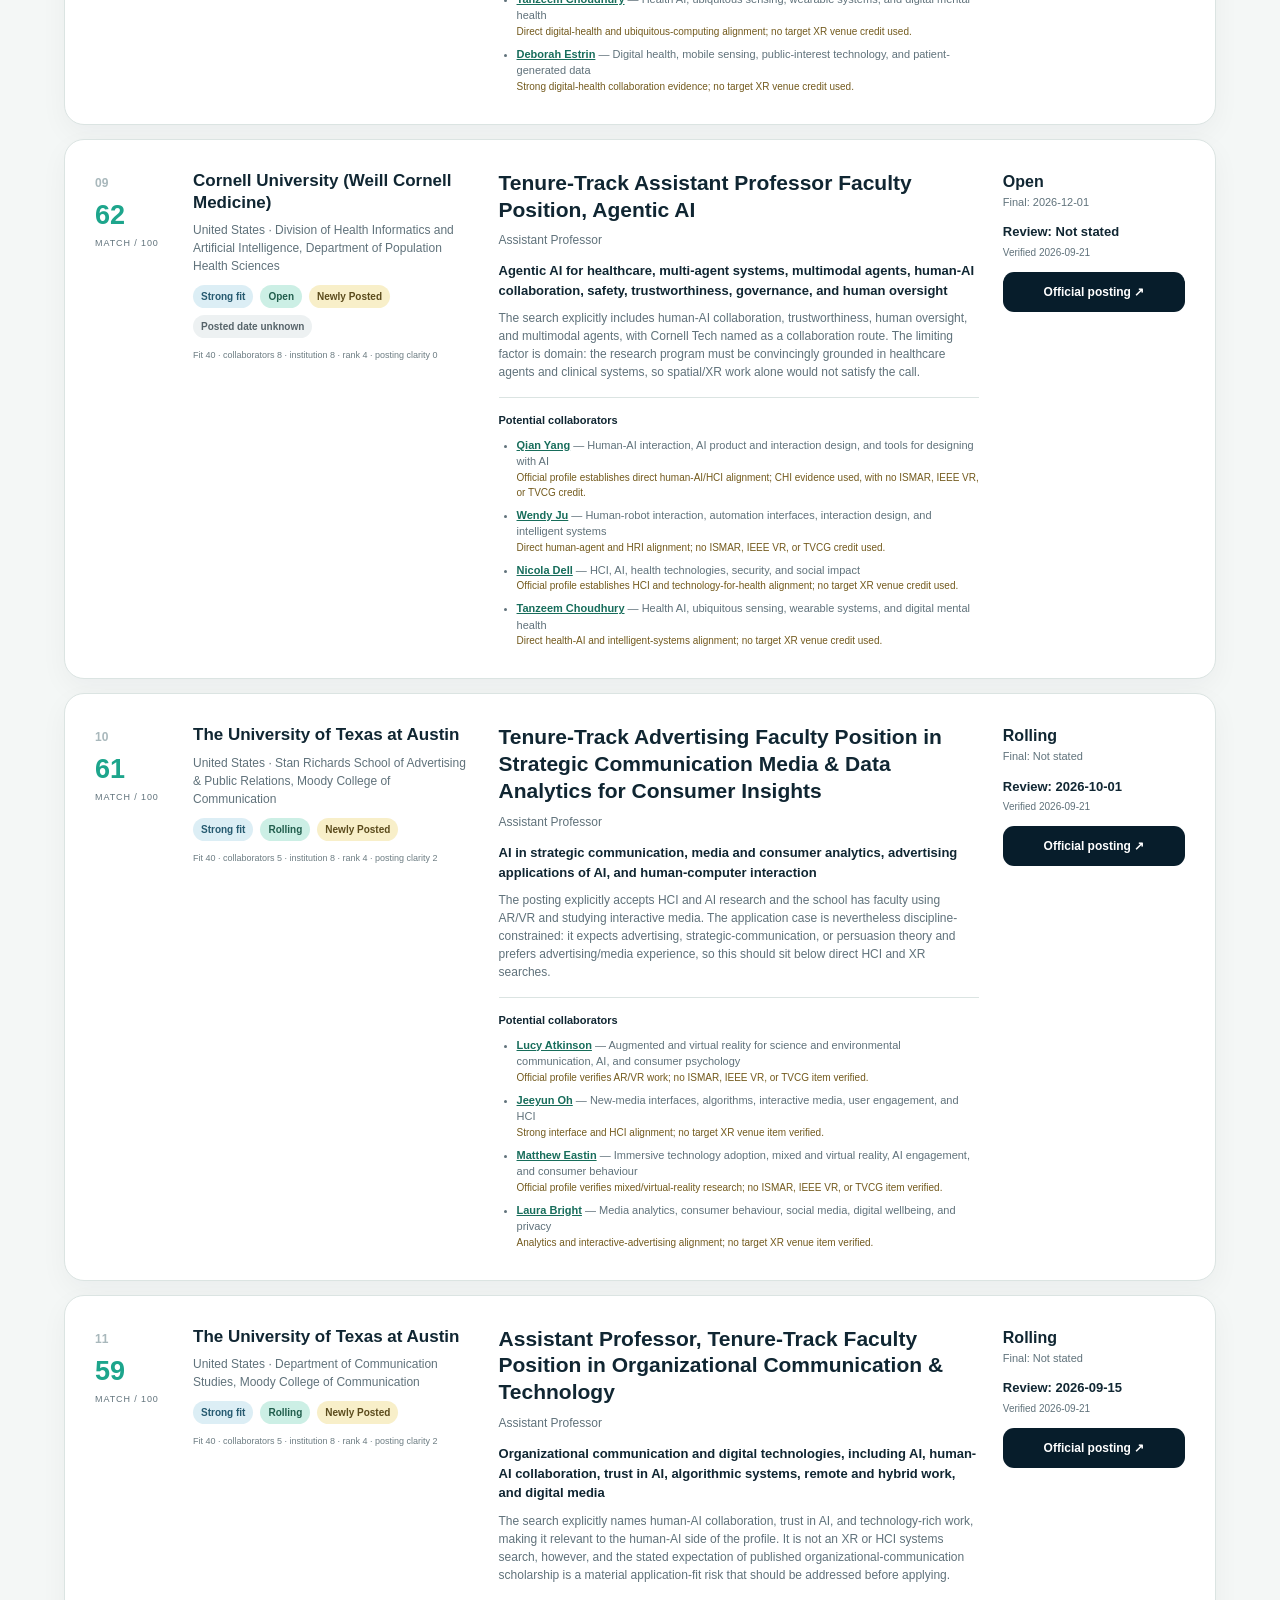
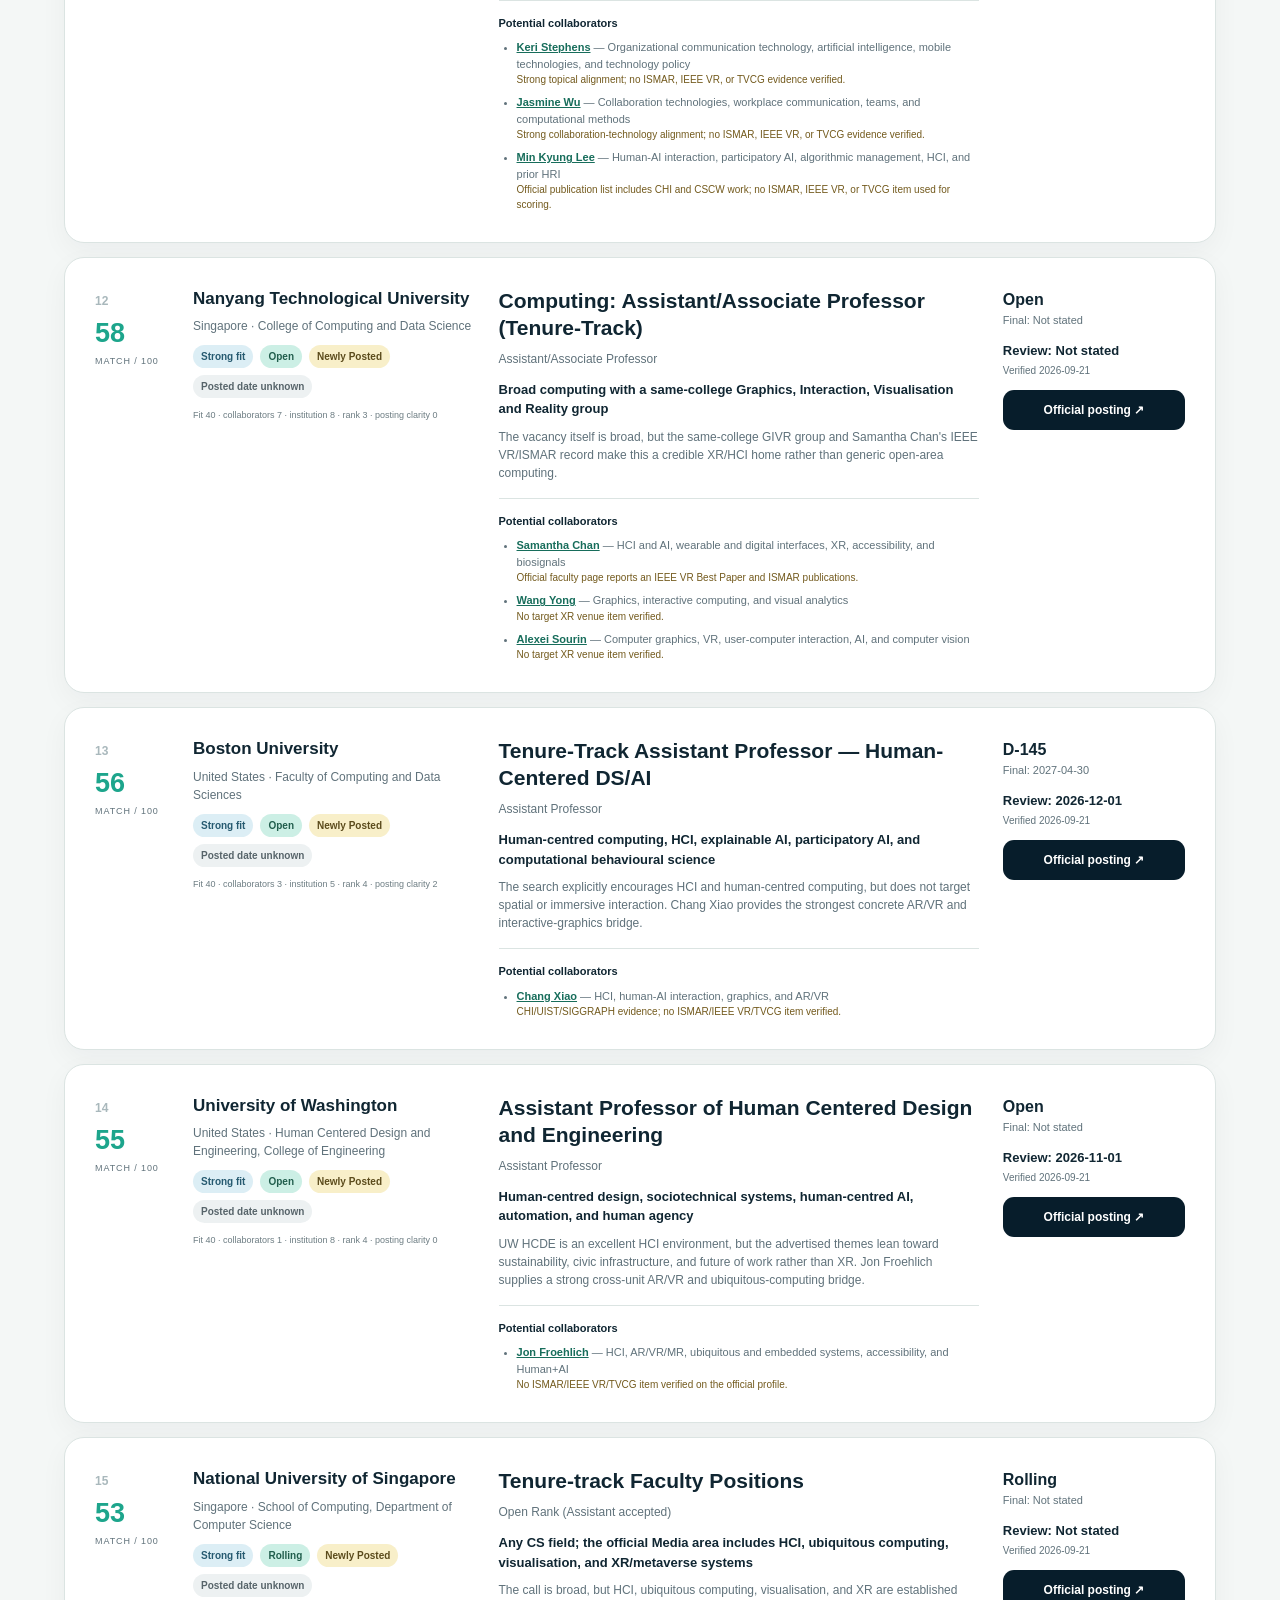
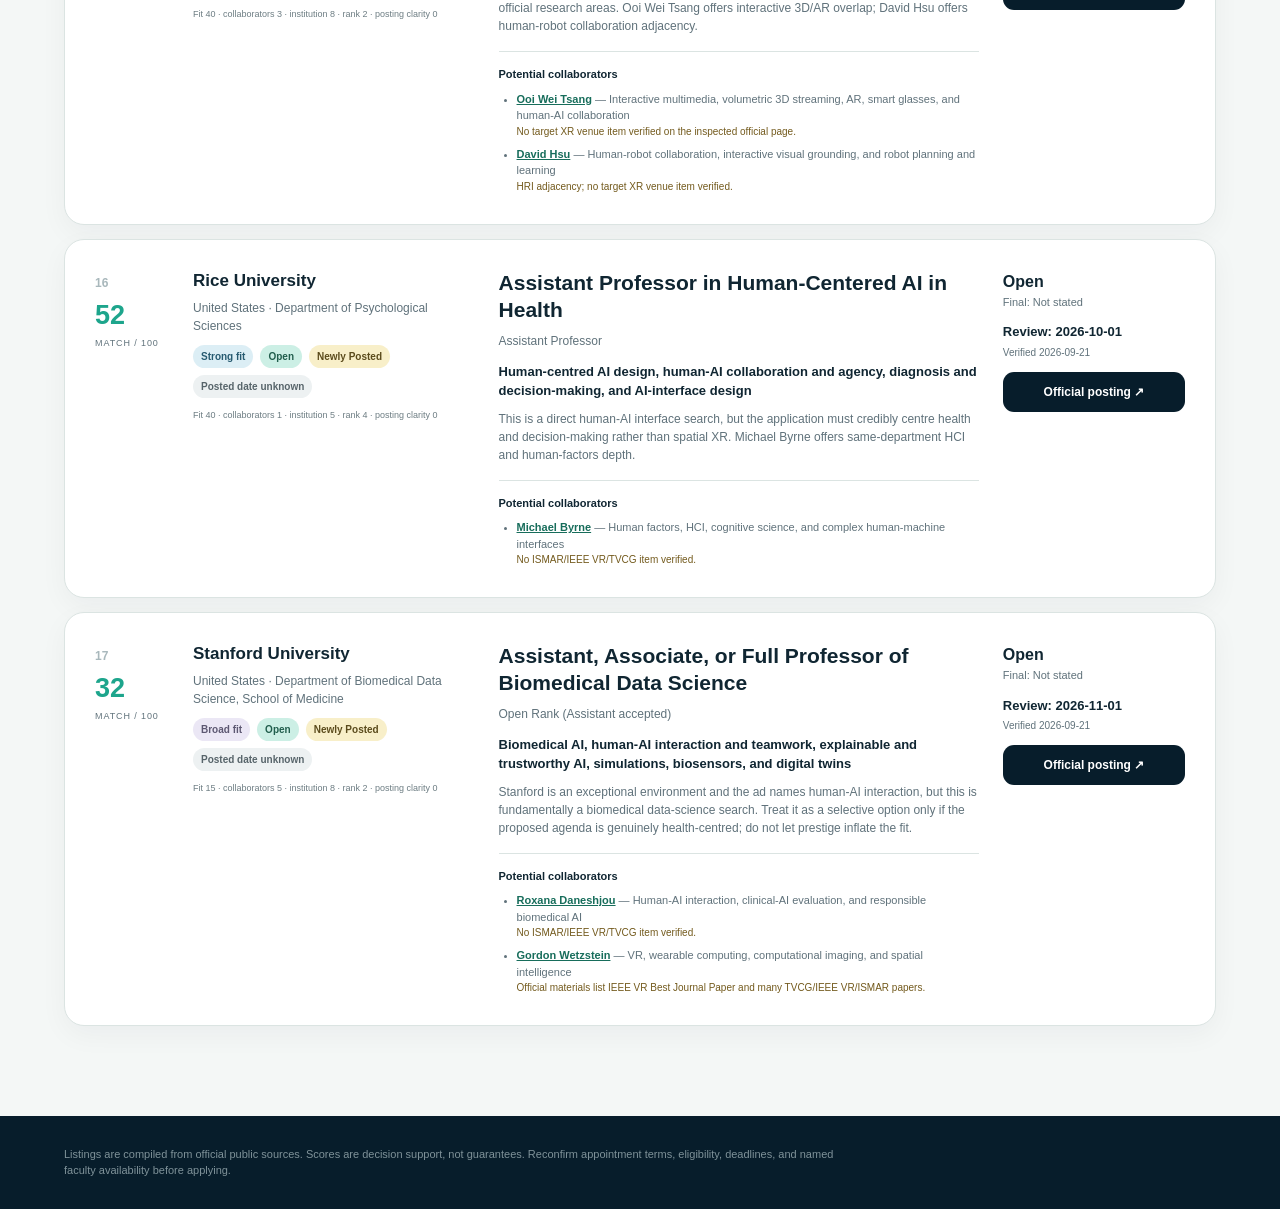
==== commit 181081b4: "Add selective R1 portal coverage tracking" ====
--- a/index.html
+++ b/index.html
@@ -21,6 +21,7 @@
     <nav class="section-tabs" aria-label="Tracker sections" role="tablist">
       <a class="section-tab is-active" href="#jobs" id="tab-jobs" role="tab" aria-selected="true" aria-controls="jobs-panel" data-tab="jobs">Faculty</a>
       <a class="section-tab" href="#funding" id="tab-funding" role="tab" aria-selected="false" aria-controls="funding-panel" data-tab="funding">Funding</a>
+      <a class="section-tab" href="#coverage" id="tab-coverage" role="tab" aria-selected="false" aria-controls="coverage-panel" data-tab="coverage">Coverage</a>
     </nav>
     <span class="update-pill"><i aria-hidden="true"></i> Daily data refresh</span>
   </header>
@@ -147,6 +148,77 @@
       <div id="funding-empty-state" class="empty-state" hidden>No funding opportunities match these filters.</div>
       <div id="funding-error-state" class="error-state" hidden>Funding data could not be loaded. Please try again later.</div>
     </section>
+
+    <section class="tracker tab-panel" id="coverage-panel" role="tabpanel" aria-labelledby="tab-coverage" hidden>
+      <div class="section-heading">
+        <div>
+          <p class="eyebrow">OFFICIAL-PORTAL COVERAGE</p>
+          <h2>R1 search health</h2>
+        </div>
+        <p id="coverage-result-count" aria-live="polite"></p>
+      </div>
+
+      <div class="scope-note coverage-note">
+        <strong>Coverage standard</strong>
+        <p><b>Core</b> schools are searched routinely. <b>Direct-fit only</b> schools require a posting explicitly naming HCI, XR, spatial computing, or human-AI interaction. <b>Excluded</b> schools remain visible for auditing but are not searched or shown in the default job results. Coverage level is a separate measure of technical completeness.</p>
+      </div>
+
+      <form class="filters coverage-filters" id="coverage-filters" role="search">
+        <label class="search-field">
+          <span>Search</span>
+          <input id="coverage-search" type="search" placeholder="Institution, state, or platform">
+        </label>
+        <label>
+          <span>Search scope</span>
+          <select id="coverage-scope">
+            <option value="Core">Core schools</option>
+            <option value="Direct-fit only">Direct-fit only</option>
+            <option value="Excluded">Excluded</option>
+            <option value="all">All 187 R1 institutions</option>
+          </select>
+        </label>
+        <label>
+          <span>Coverage</span>
+          <select id="coverage-level">
+            <option value="all">All coverage levels</option>
+            <option value="Full portal scan">Full portal scan</option>
+            <option value="Tracked postings only">Tracked postings only</option>
+            <option value="No portal adapter">No portal adapter</option>
+          </select>
+        </label>
+        <label>
+          <span>Adapter status</span>
+          <select id="adapter-status">
+            <option value="all">All adapter states</option>
+            <option value="Operational">Operational</option>
+            <option value="Failed">Failed</option>
+            <option value="Needs adapter">Needs adapter</option>
+          </select>
+        </label>
+        <label>
+          <span>State</span>
+          <select id="coverage-state"><option value="all">All states</option></select>
+        </label>
+      </form>
+
+      <div class="coverage-table-wrap">
+        <table class="coverage-table">
+          <thead>
+            <tr>
+              <th>Institution</th>
+              <th>Search scope</th>
+              <th>Coverage</th>
+              <th>Adapter</th>
+              <th>Last full scan</th>
+              <th>Scan evidence</th>
+            </tr>
+          </thead>
+          <tbody id="coverage-list"></tbody>
+        </table>
+      </div>
+      <div id="coverage-empty-state" class="empty-state" hidden>No R1 institutions match these filters.</div>
+      <div id="coverage-error-state" class="error-state" hidden>R1 coverage data could not be loaded. Please try again later.</div>
+    </section>
   </main>
 
   <footer>
--- a/style.css
+++ b/style.css
@@ -315,6 +315,76 @@
 
 .error-state { color: #9c3d32; }
 
+.coverage-filters { grid-template-columns: minmax(240px, 1.5fr) repeat(4, minmax(140px, .7fr)); }
+.coverage-note b { color: var(--ink); }
+
+.coverage-table-wrap {
+  overflow-x: auto;
+  border: 1px solid var(--line);
+  border-radius: 18px;
+  background: var(--white);
+  box-shadow: var(--shadow);
+}
+
+.coverage-table {
+  width: 100%;
+  min-width: 1120px;
+  border-collapse: collapse;
+  font-size: 12px;
+}
+
+.coverage-table th,
+.coverage-table td {
+  padding: 15px 17px;
+  border-bottom: 1px solid var(--line);
+  text-align: left;
+  vertical-align: top;
+}
+
+.coverage-table th {
+  color: var(--muted);
+  background: #f8faf9;
+  font-size: 10px;
+  letter-spacing: .08em;
+  text-transform: uppercase;
+}
+
+.coverage-table tbody tr:last-child td { border-bottom: 0; }
+.coverage-table tbody tr:hover { background: #f8fbfa; }
+.coverage-table td:nth-child(1) { width: 21%; }
+.coverage-table td:nth-child(2) { width: 18%; }
+.coverage-table td:nth-child(3) { width: 16%; }
+.coverage-table td:nth-child(4) { width: 12%; }
+.coverage-table td:nth-child(5) { width: 11%; color: var(--muted); }
+.coverage-school a { display: block; color: var(--ink); font-weight: 800; }
+.coverage-school span,
+.coverage-table small { display: block; margin-top: 4px; color: var(--muted); font-size: 10px; }
+
+.coverage-badge {
+  display: inline-flex;
+  padding: 4px 8px;
+  border-radius: 999px;
+  font-size: 10px;
+  font-weight: 800;
+}
+
+.coverage-badge-full-portal-scan { color: #155c49; background: #c9f1e5; }
+.coverage-badge-tracked-postings-only { color: #775017; background: #fff0c9; }
+.coverage-badge-no-portal-adapter { color: #57646a; background: #edf1f2; }
+.scope-badge {
+  display: inline-flex;
+  padding: 4px 8px;
+  border-radius: 999px;
+  font-size: 10px;
+  font-weight: 800;
+}
+.scope-core { color: #155c49; background: #c9f1e5; }
+.scope-direct-fit-only { color: #775017; background: #fff0c9; }
+.scope-excluded { color: #6d4550; background: #f4e7eb; }
+.scope-warning { color: #775017; background: #fff0c9; }
+.coverage-failed { background: #fff7f5; }
+.coverage-link { display: block; margin-top: 7px; color: #176d5b; font-size: 10px; font-weight: 800; }
+
 footer {
   padding: 30px clamp(20px, 5vw, 80px);
   color: #7f9299;
@@ -330,6 +400,7 @@
   .hero { grid-template-columns: 1fr; }
   .summary { max-width: 620px; }
   .filters { grid-template-columns: 1fr 1fr; }
+  .coverage-filters { grid-template-columns: 1fr 1fr; }
   .search-field { grid-column: 1 / -1; }
   .job-card { grid-template-columns: 60px 1fr 1.4fr; }
   .meta { grid-column: 2 / -1; grid-template-columns: 1fr 1fr auto; align-items: end; }
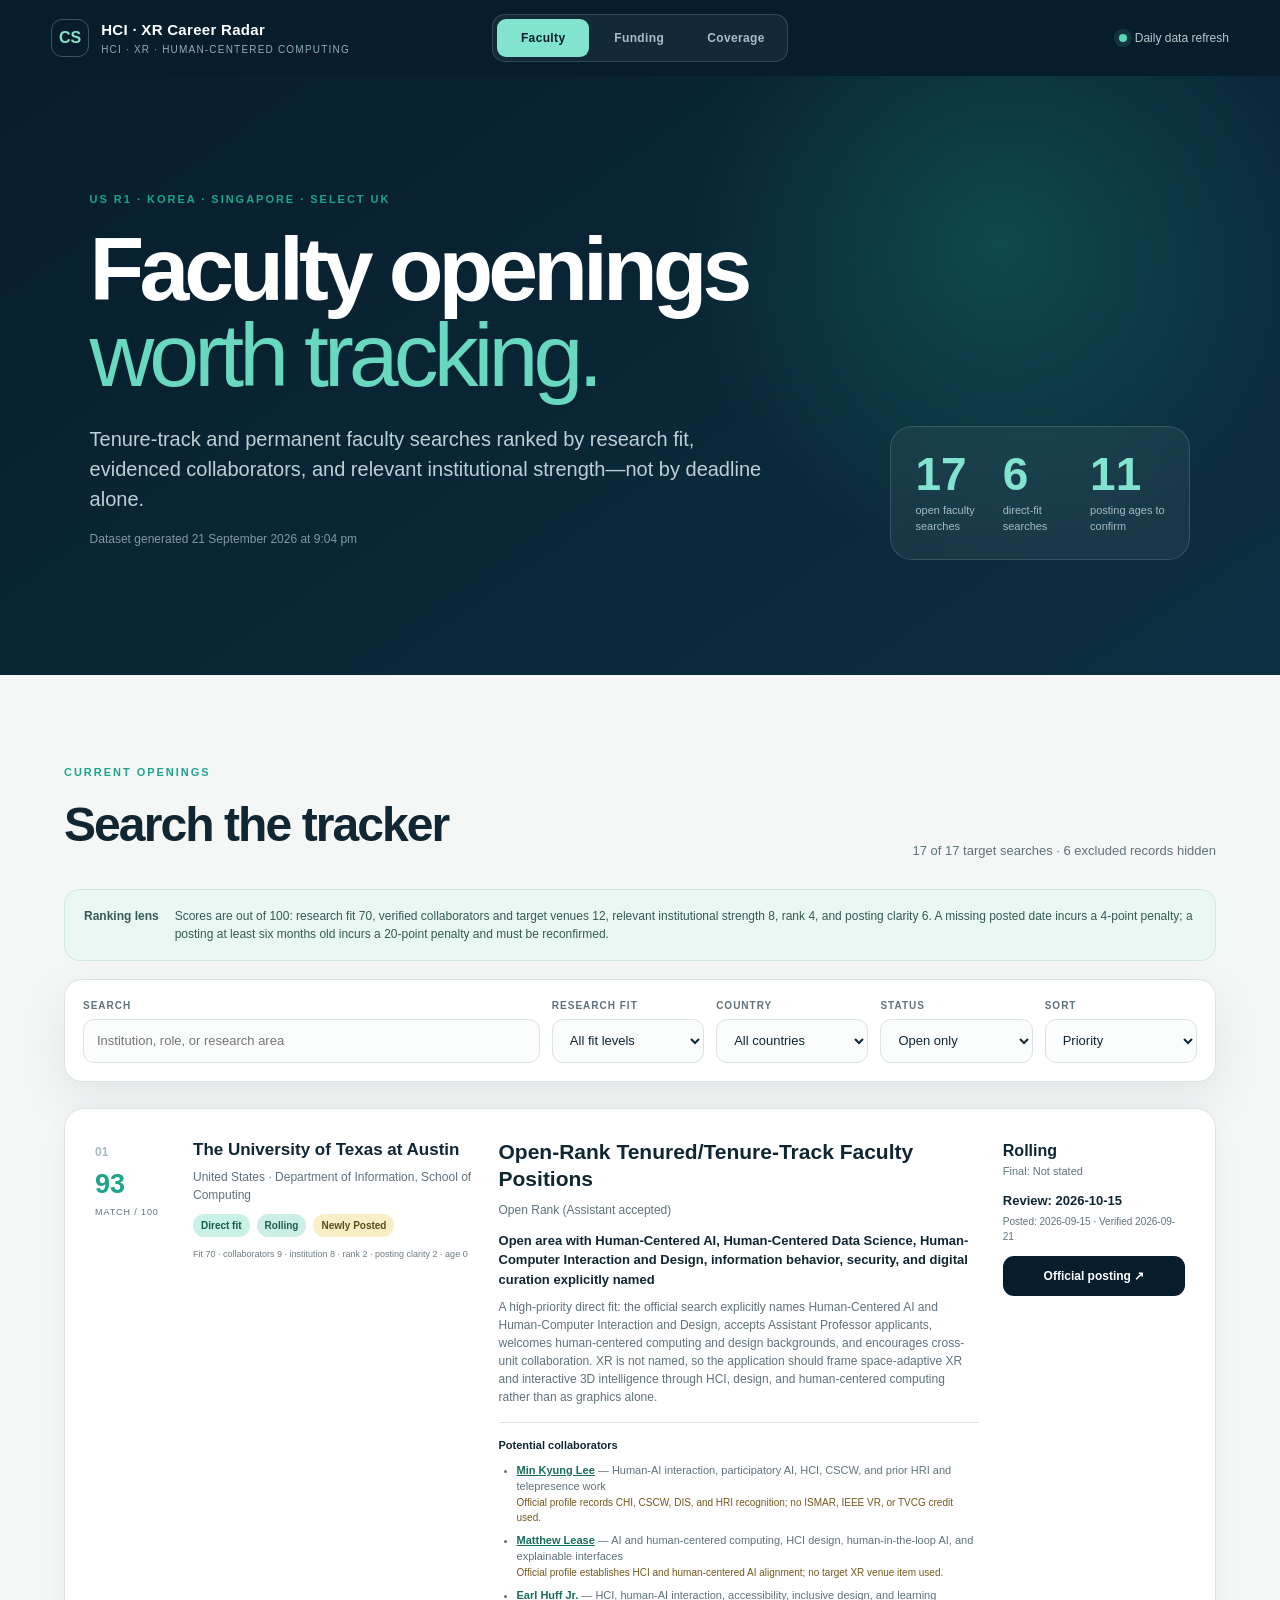
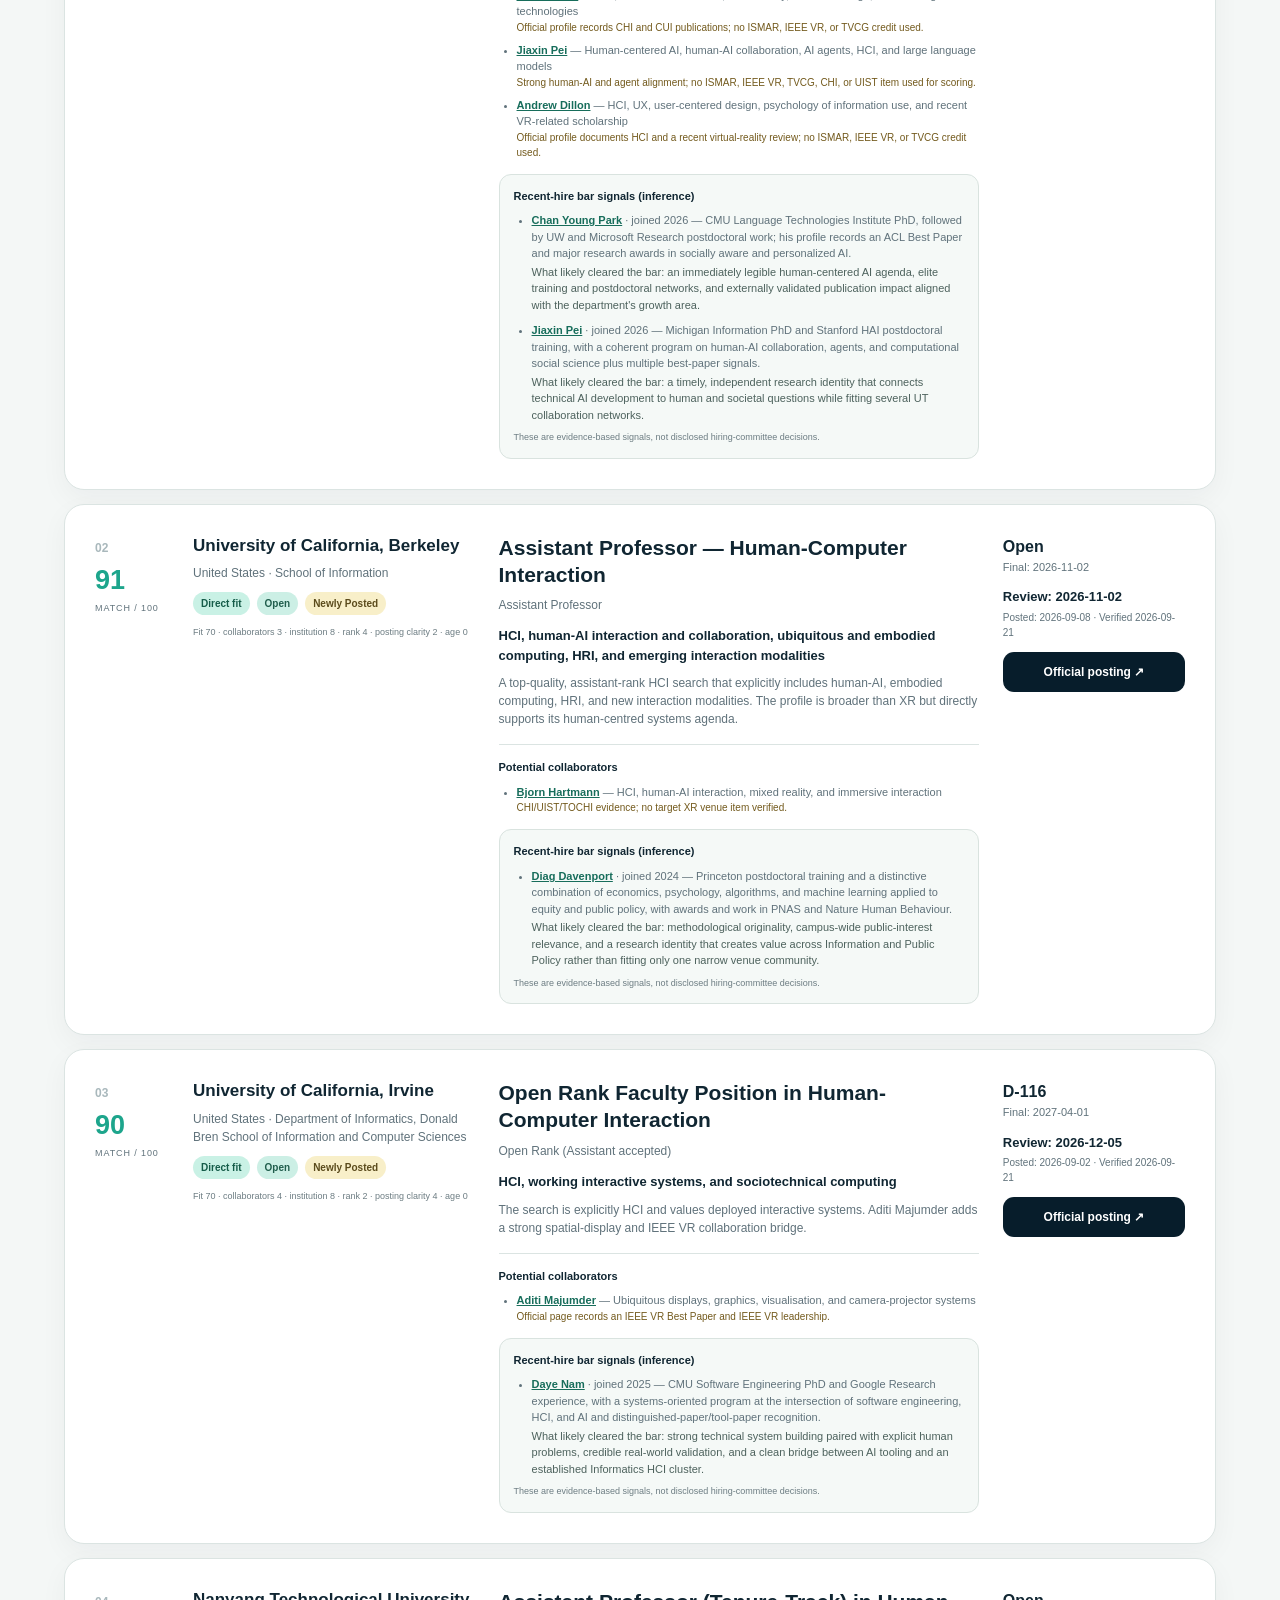
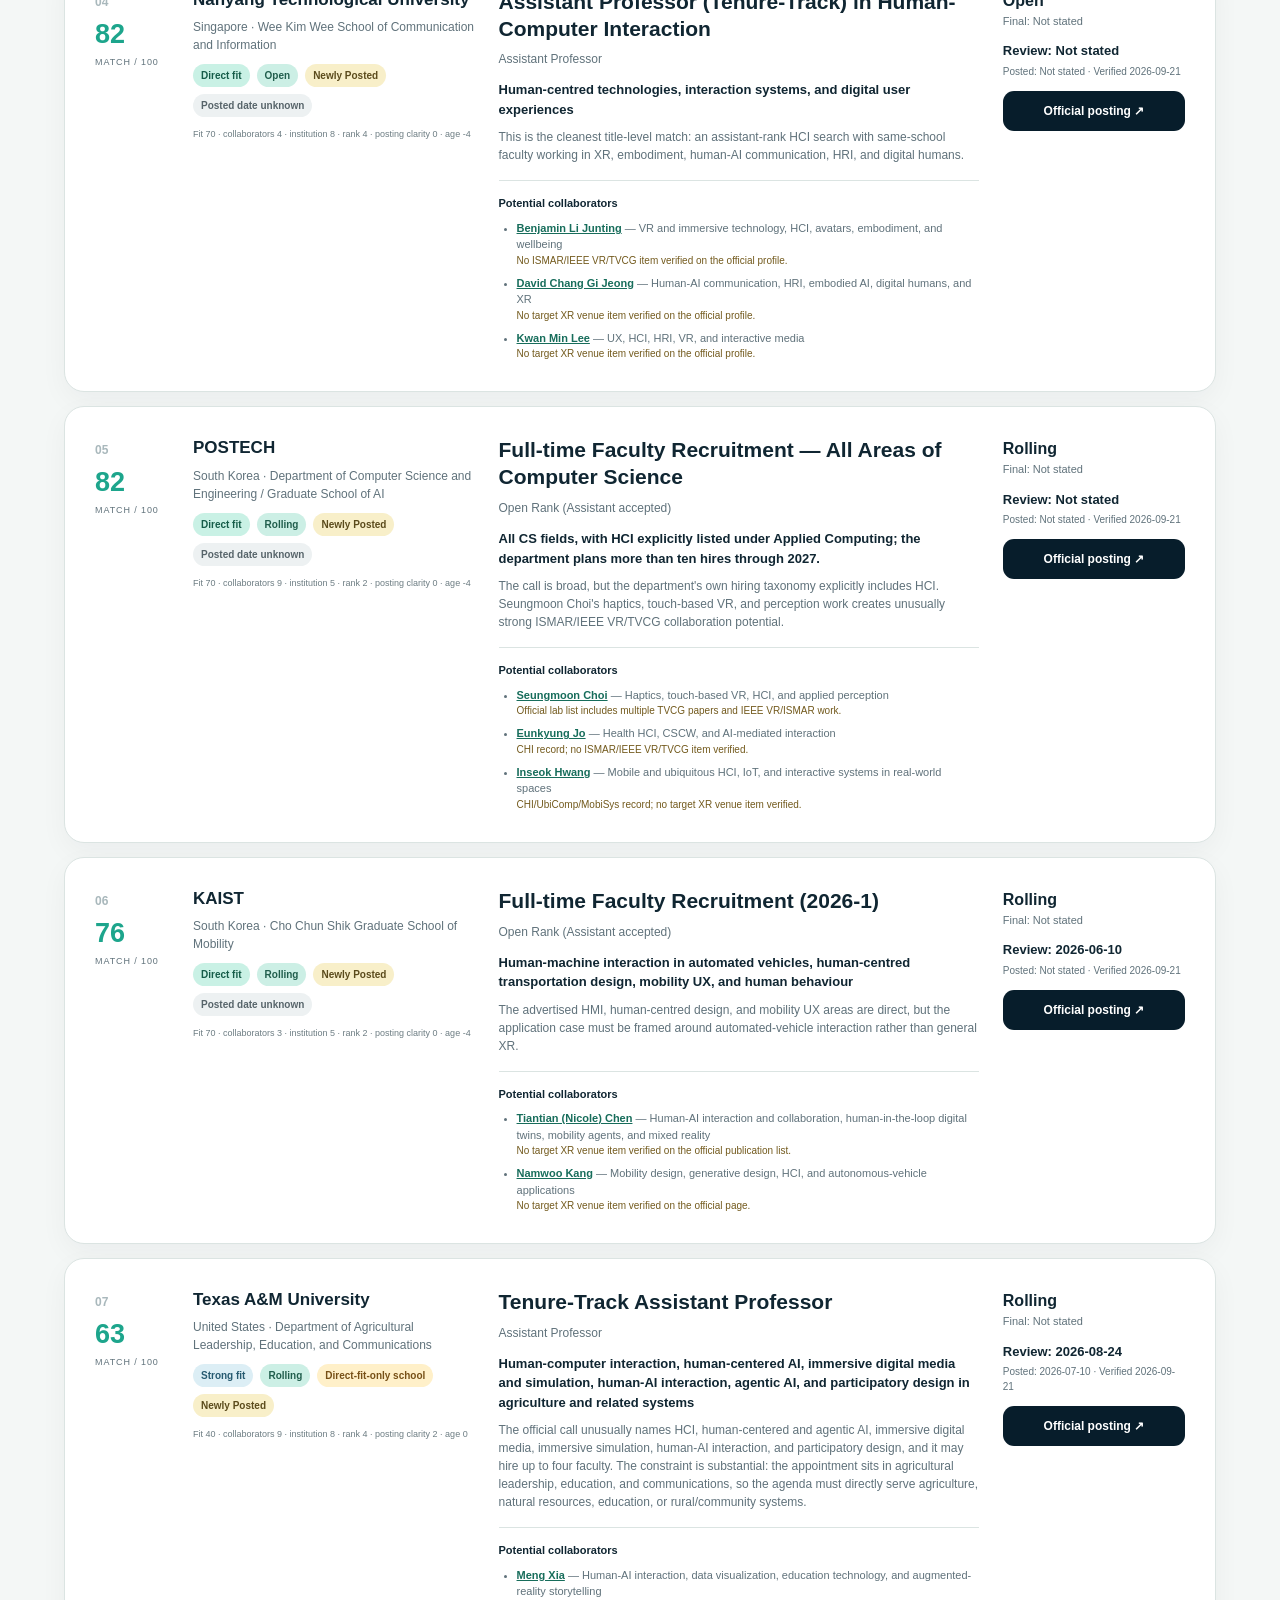
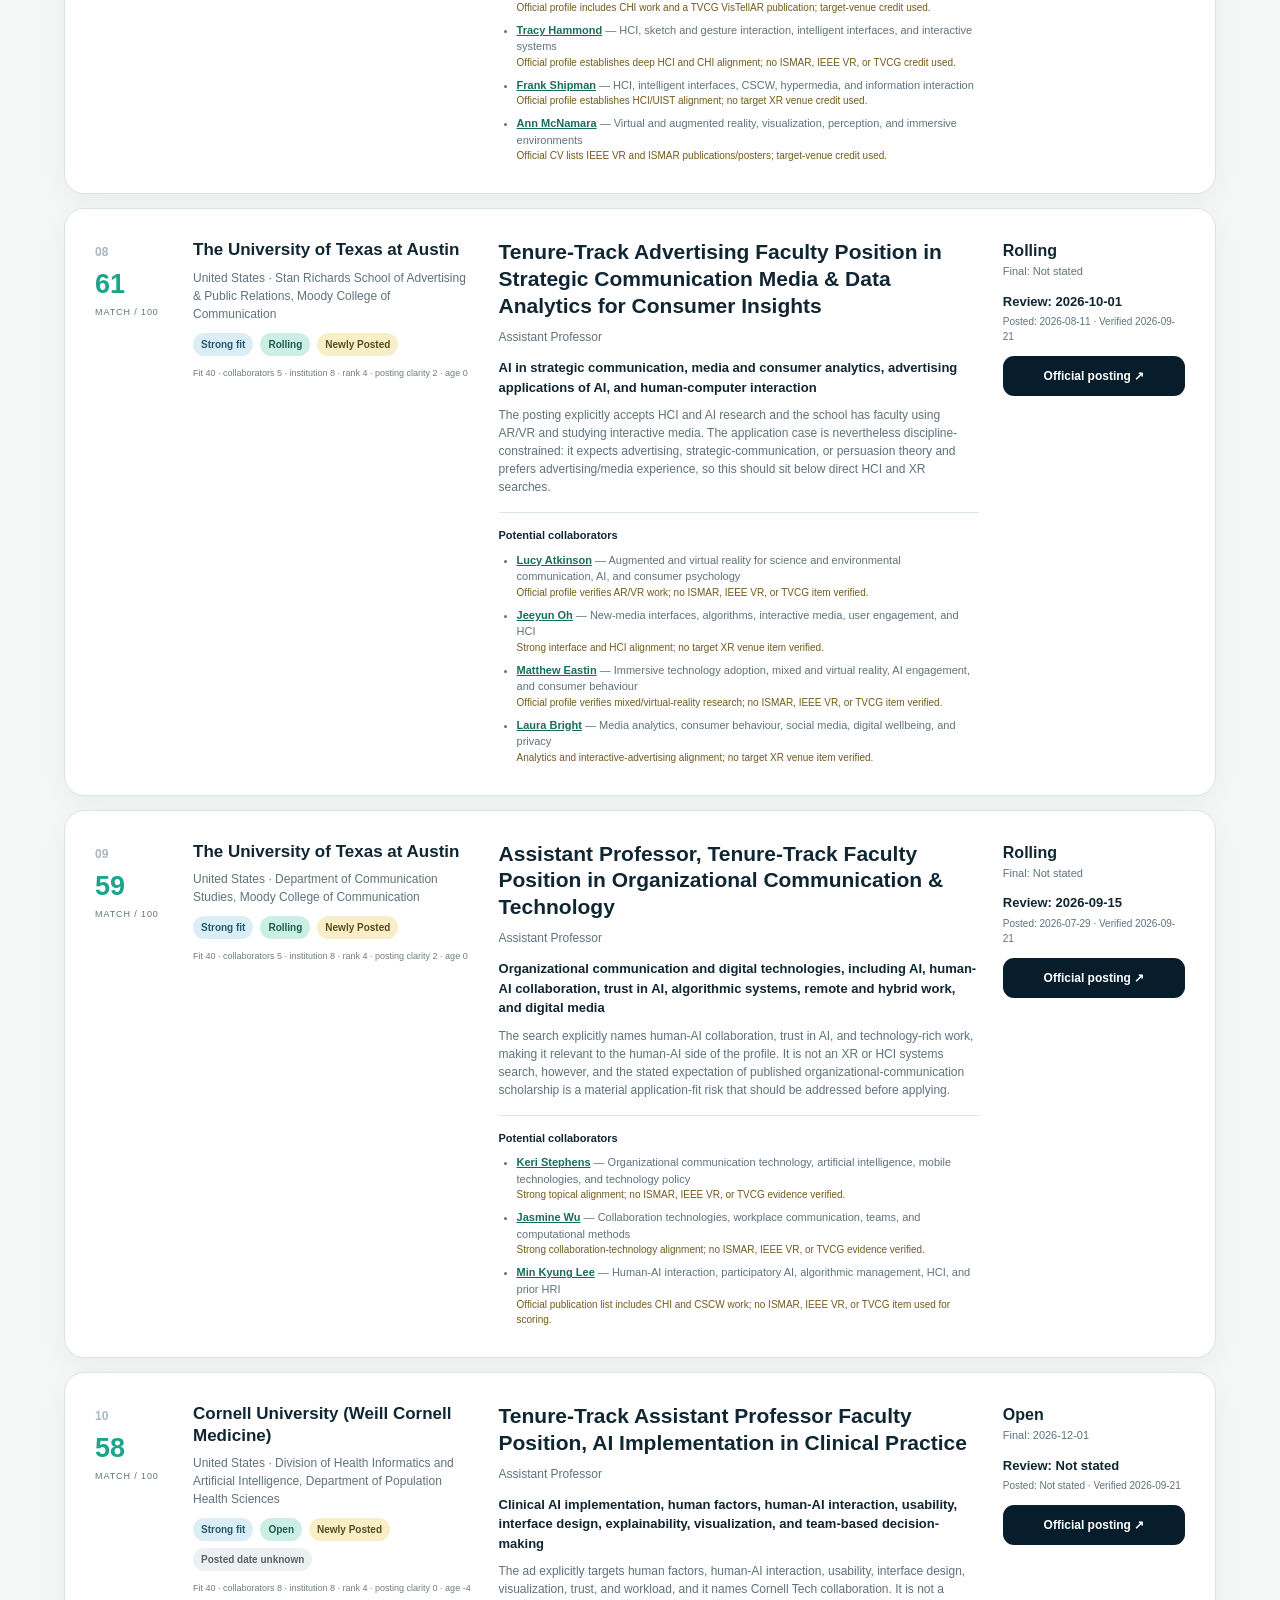
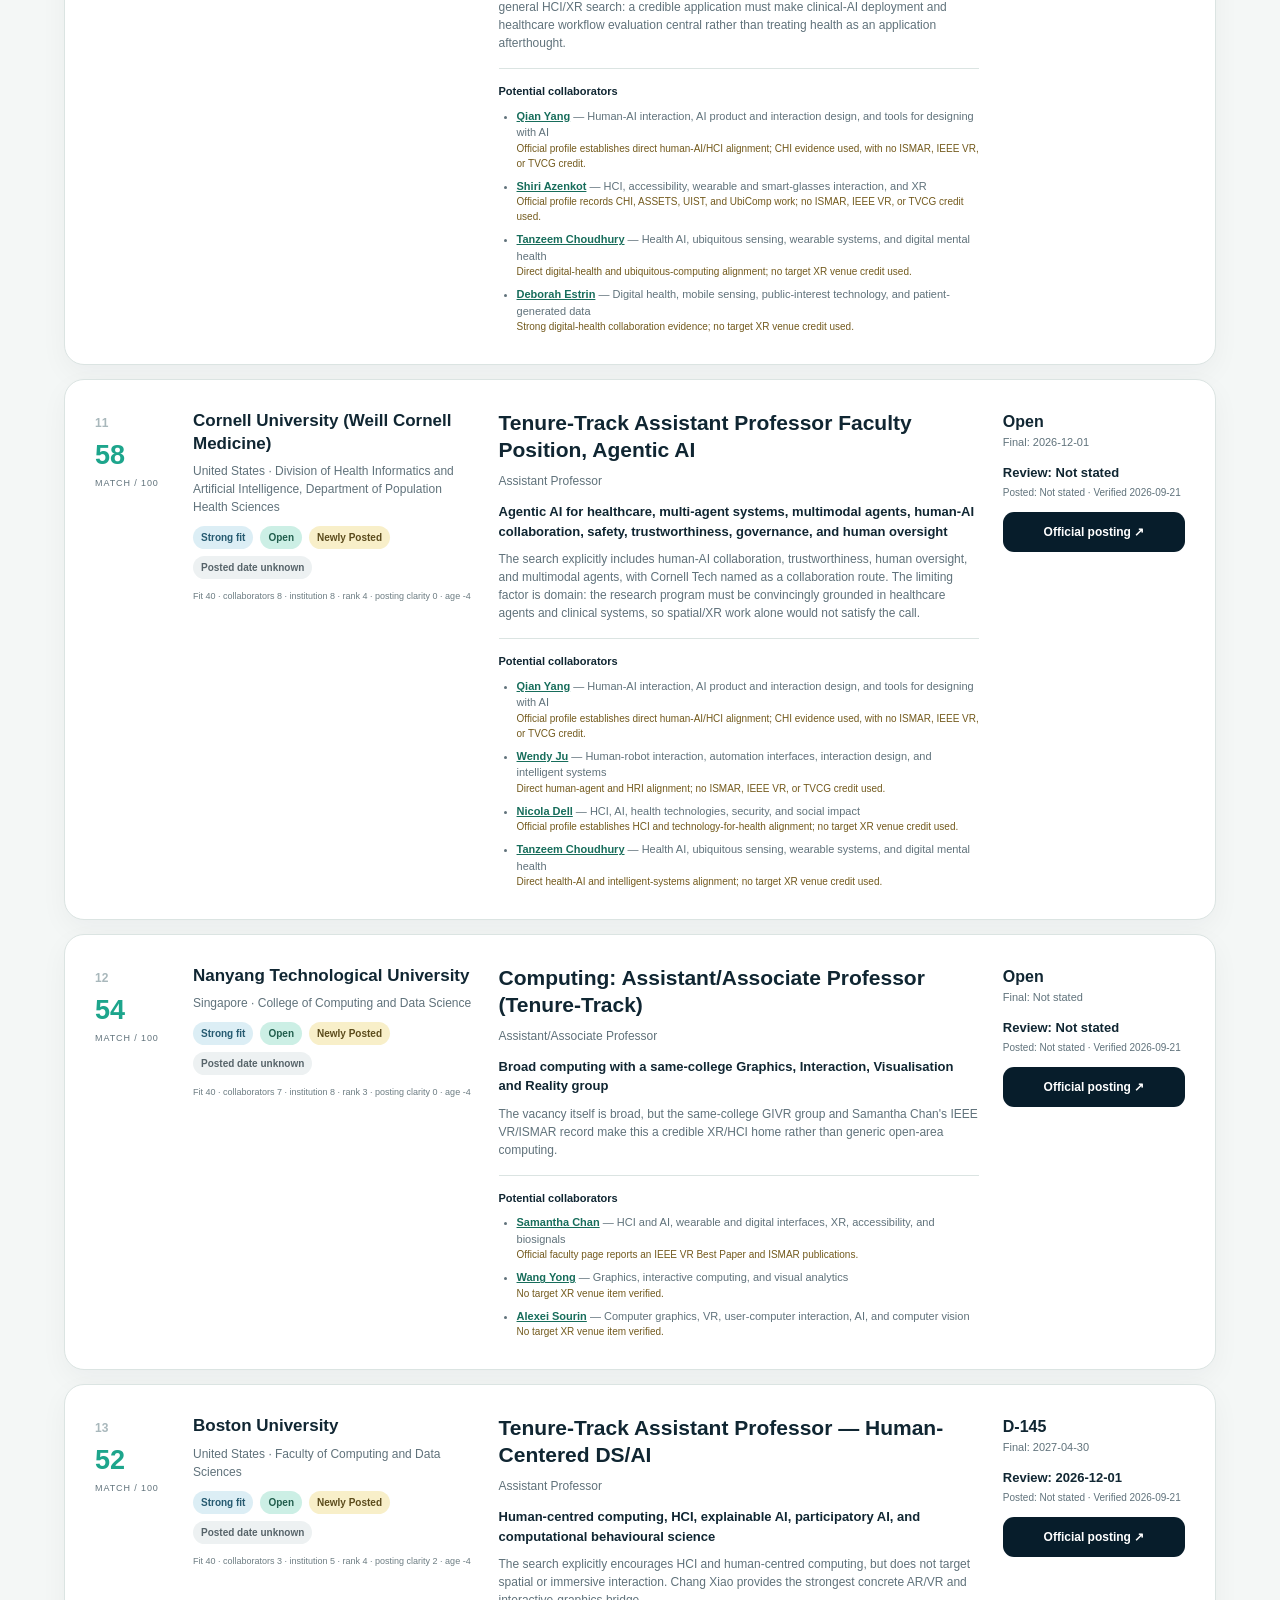
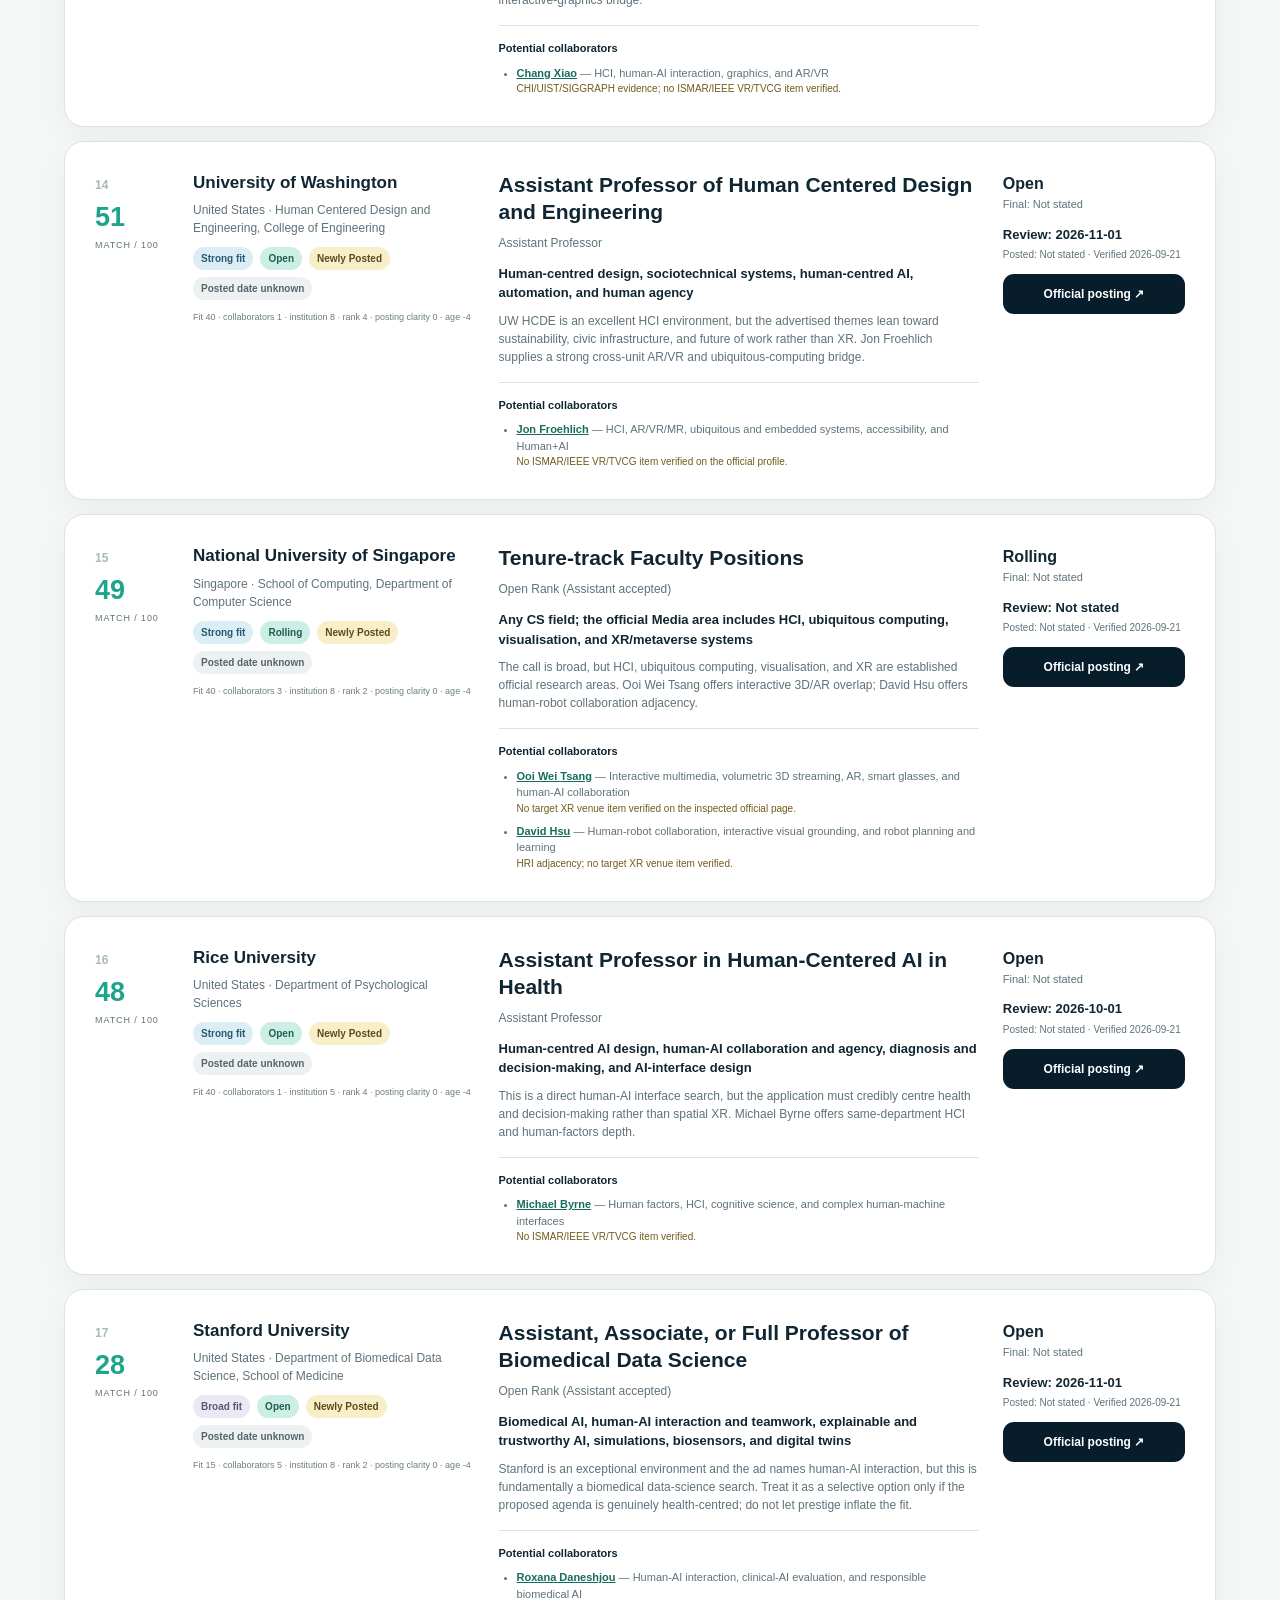
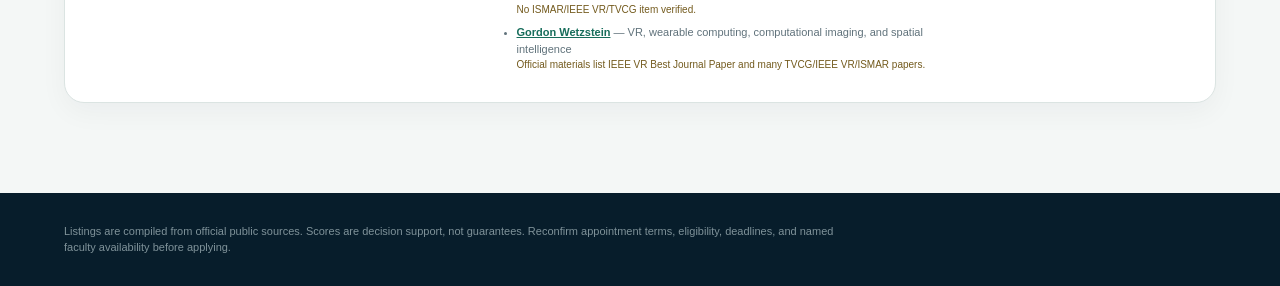
==== commit 2e80134a: "Add posting-age penalties and hiring-bar signals" ====
--- a/index.html
+++ b/index.html
@@ -52,7 +52,7 @@
 
       <div class="scope-note">
         <strong>Ranking lens</strong>
-        <p>Scores are out of 100: research fit 70, verified collaborators and target venues 12, relevant institutional strength 8, rank 4, and posting clarity 6. Unknown or old posting dates, missing or passed review dates, and missing final deadlines receive no points for that component.</p>
+        <p>Scores are out of 100: research fit 70, verified collaborators and target venues 12, relevant institutional strength 8, rank 4, and posting clarity 6. A missing posted date incurs a 4-point penalty; a posting at least six months old incurs a 20-point penalty and must be reconfirmed.</p>
       </div>
 
       <form class="filters" id="filters" role="search">
--- a/style.css
+++ b/style.css
@@ -279,6 +279,22 @@
 .collaborators ul { margin: 8px 0 0; padding-left: 18px; display: grid; gap: 7px; }
 .collaborators a { color: #176d5b; font-weight: 750; }
 .venue-evidence { display: block; color: #735a1d; font-size: 10px; }
+
+.recent-hires {
+  margin-top: 14px;
+  padding: 13px 14px;
+  border: 1px solid #d9e3df;
+  border-radius: 12px;
+  color: var(--muted);
+  background: #f5f9f7;
+  font-size: 11px;
+}
+
+.recent-hires > strong { color: var(--ink); }
+.recent-hires ul { margin: 8px 0; padding-left: 18px; display: grid; gap: 9px; }
+.recent-hires a { color: #176d5b; font-weight: 750; }
+.recent-hires small { display: block; color: #6d7d83; font-size: 9px; }
+.bar-inference { display: block; margin-top: 2px; color: #4d625d; }
 
 .meta { display: grid; gap: 12px; }
 .deadline { color: var(--muted); font-size: 11px; }
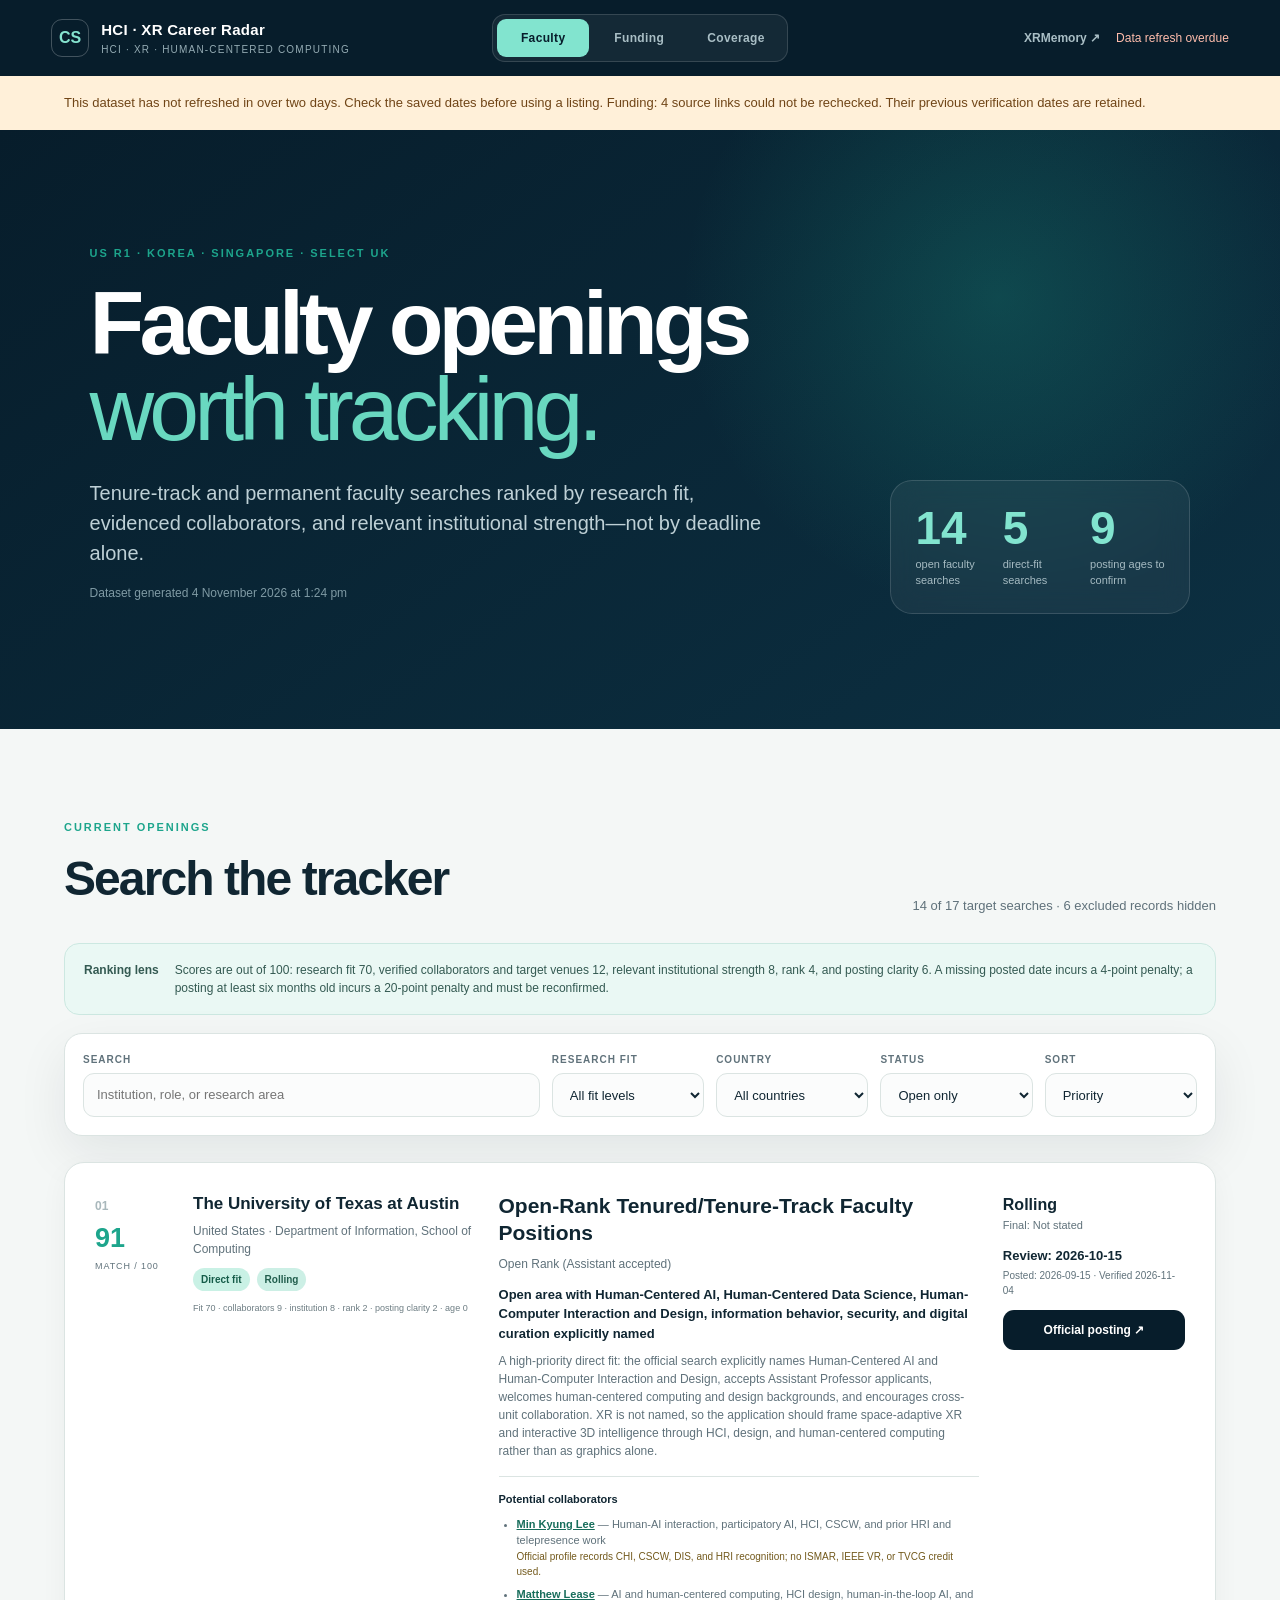
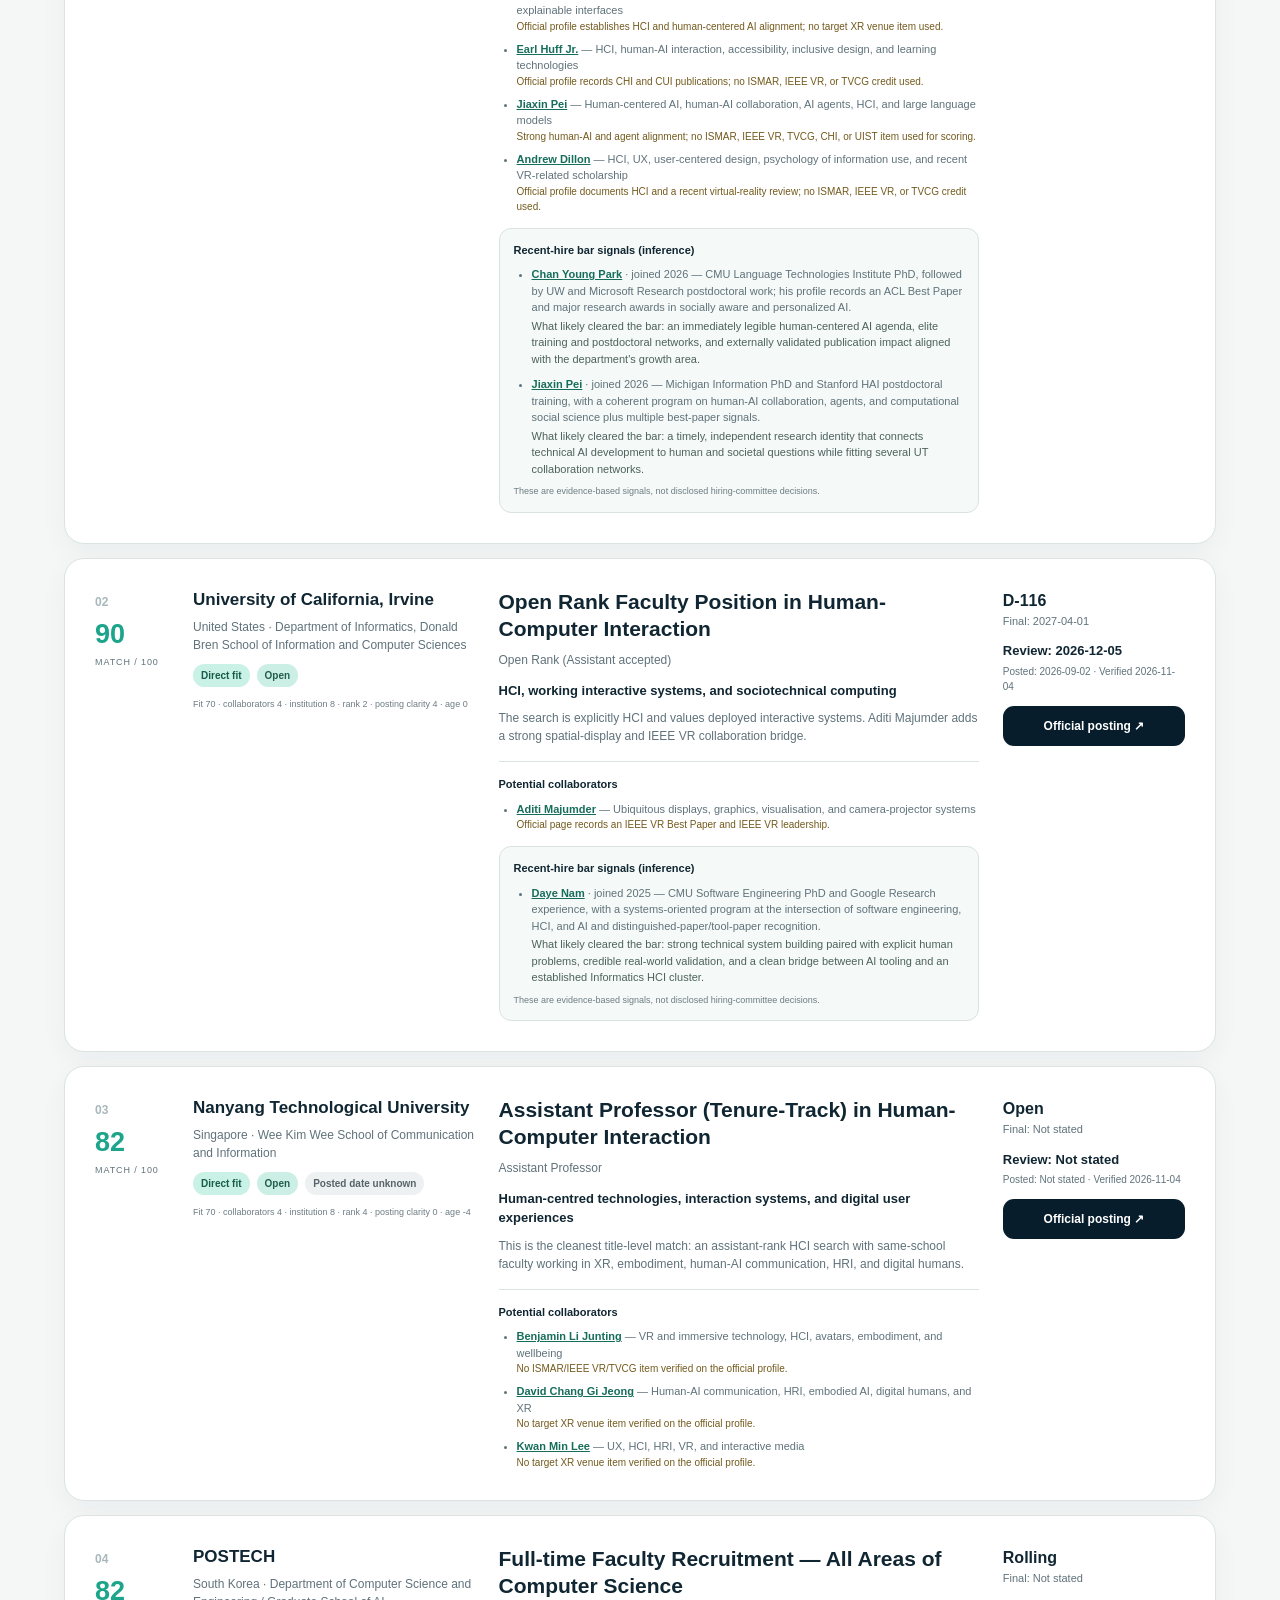
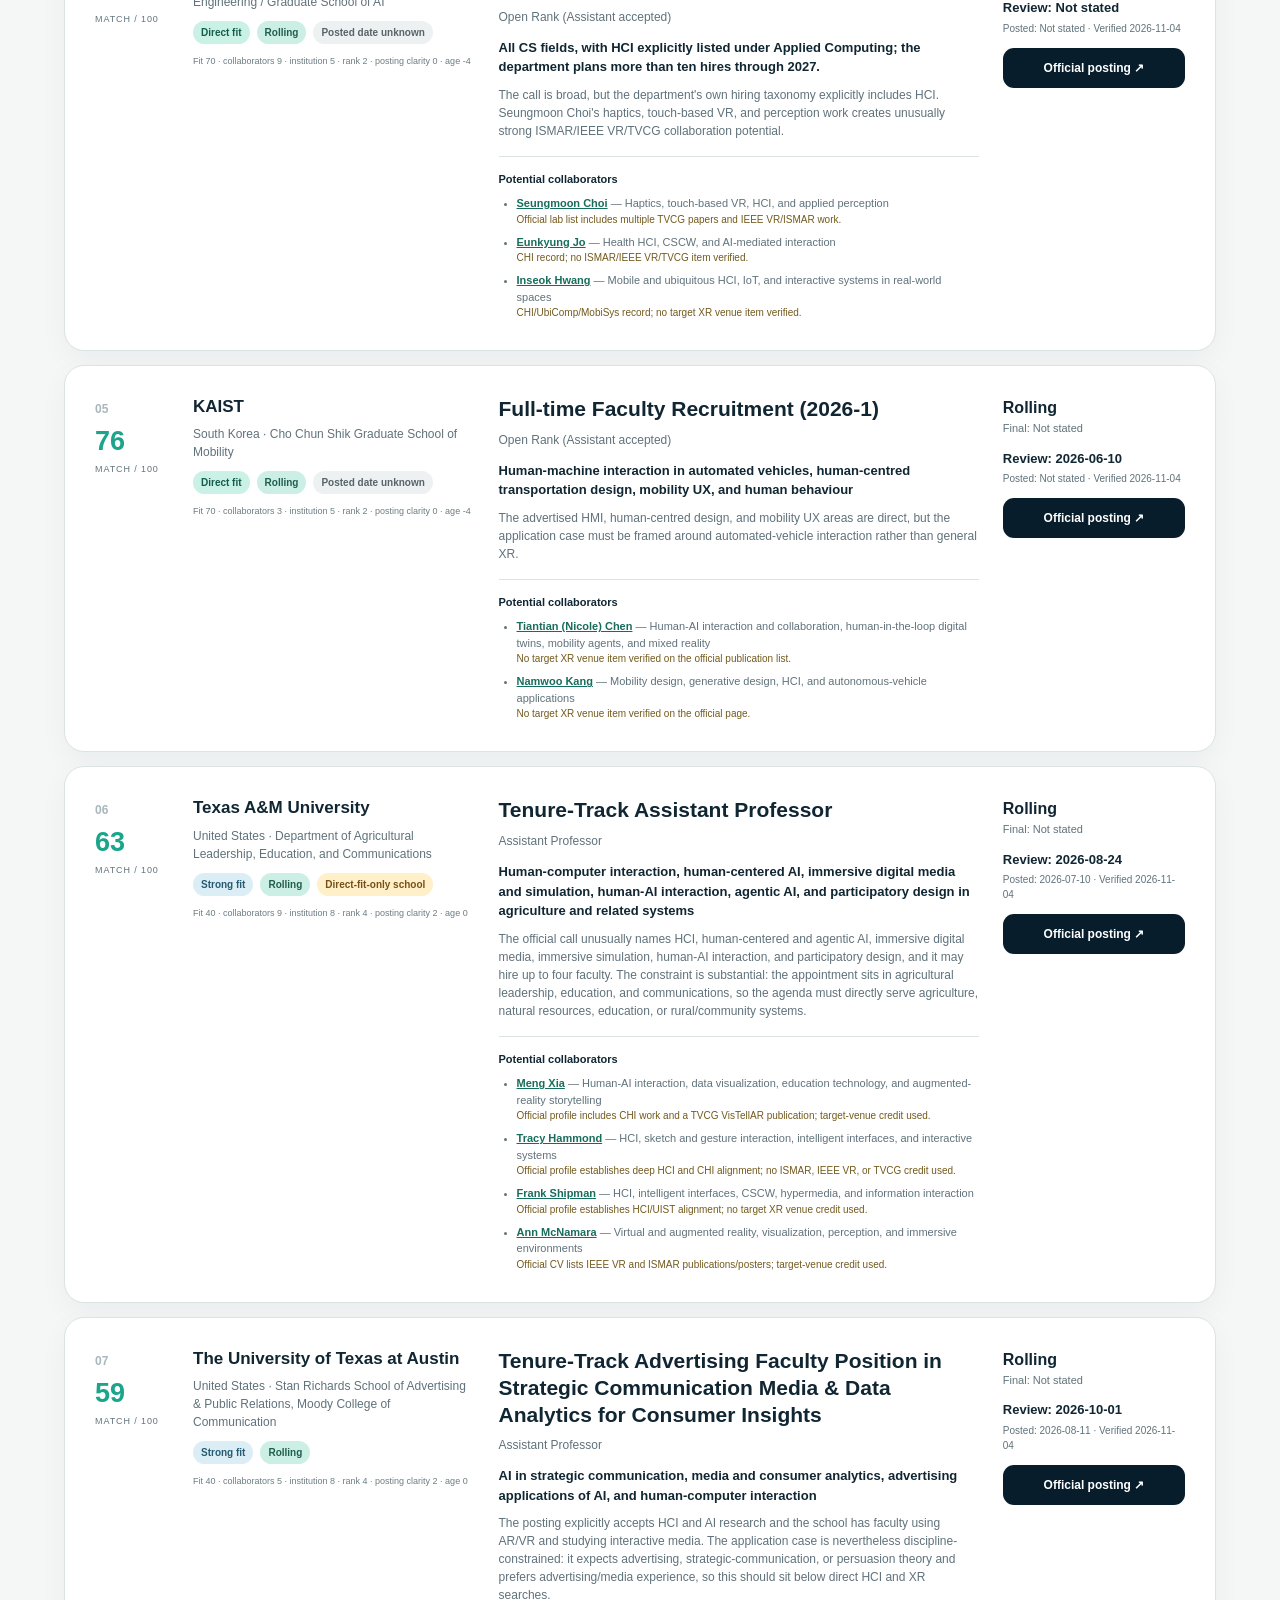
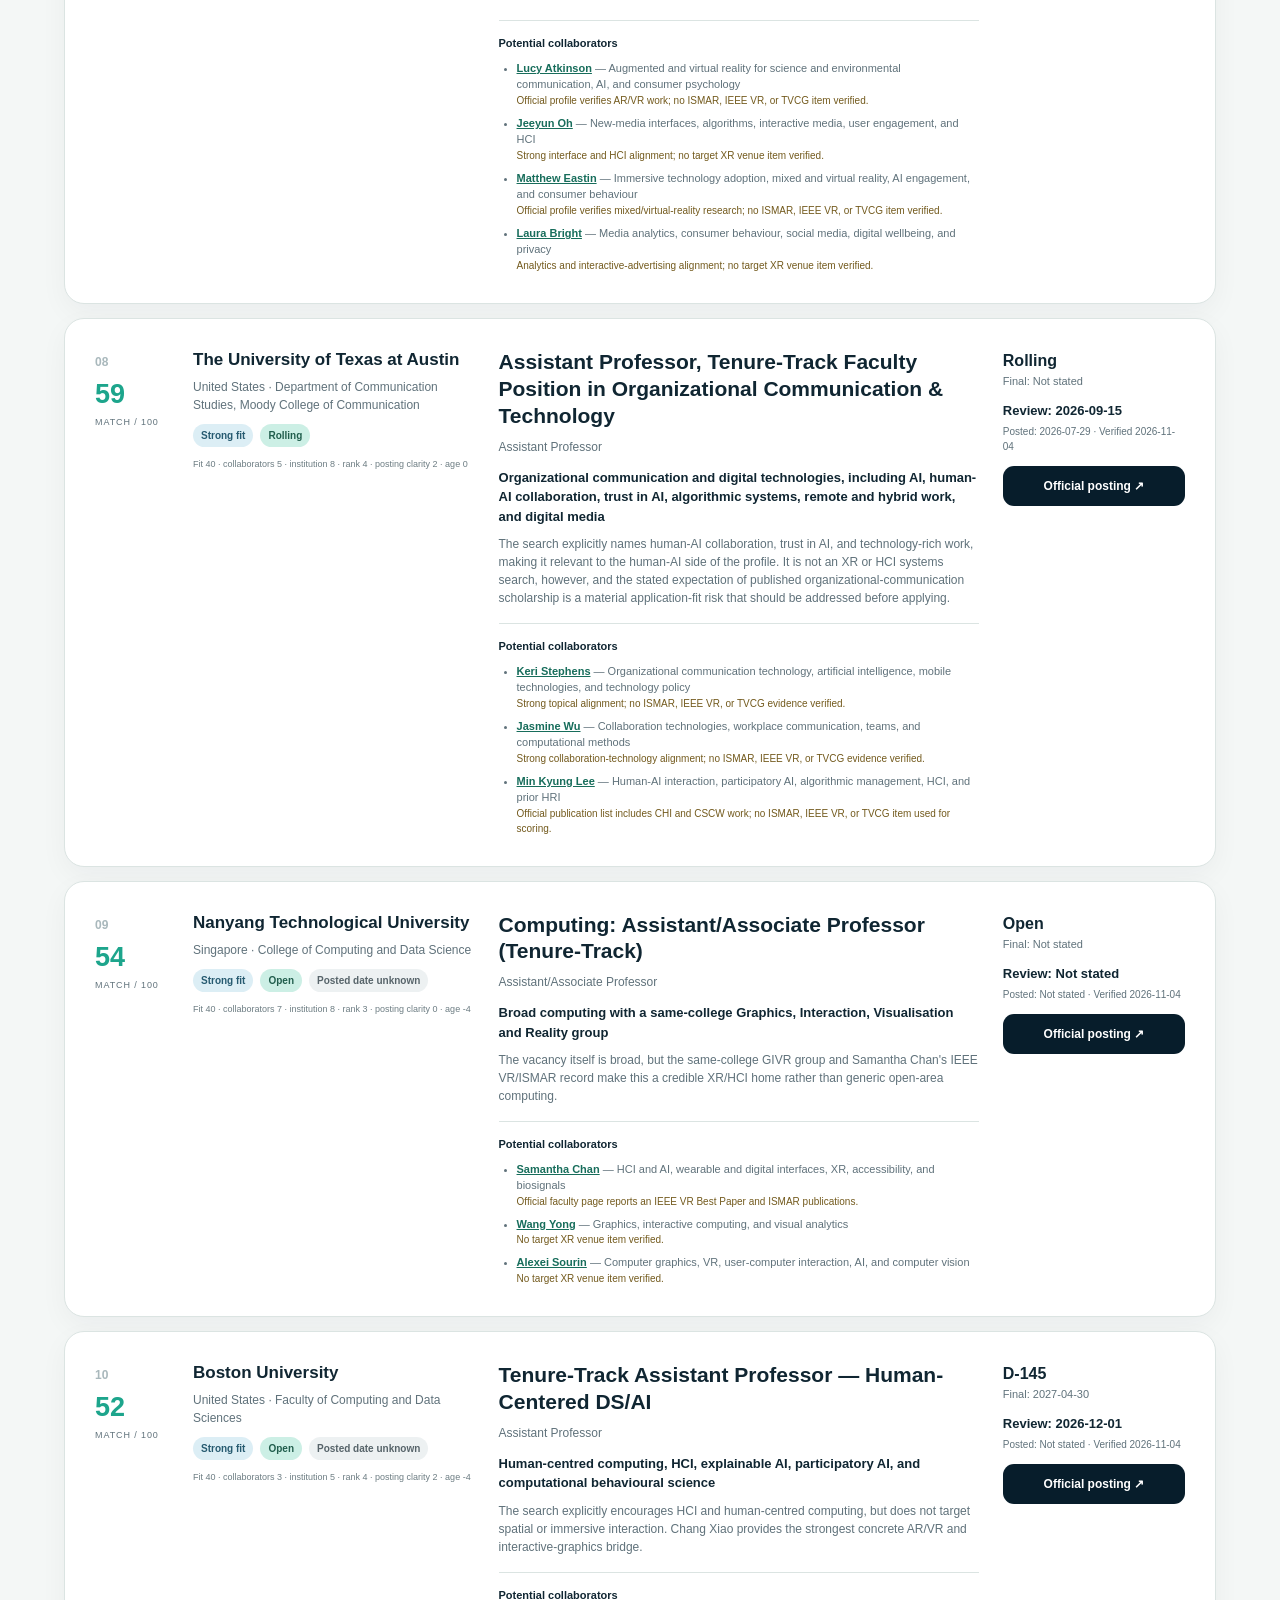
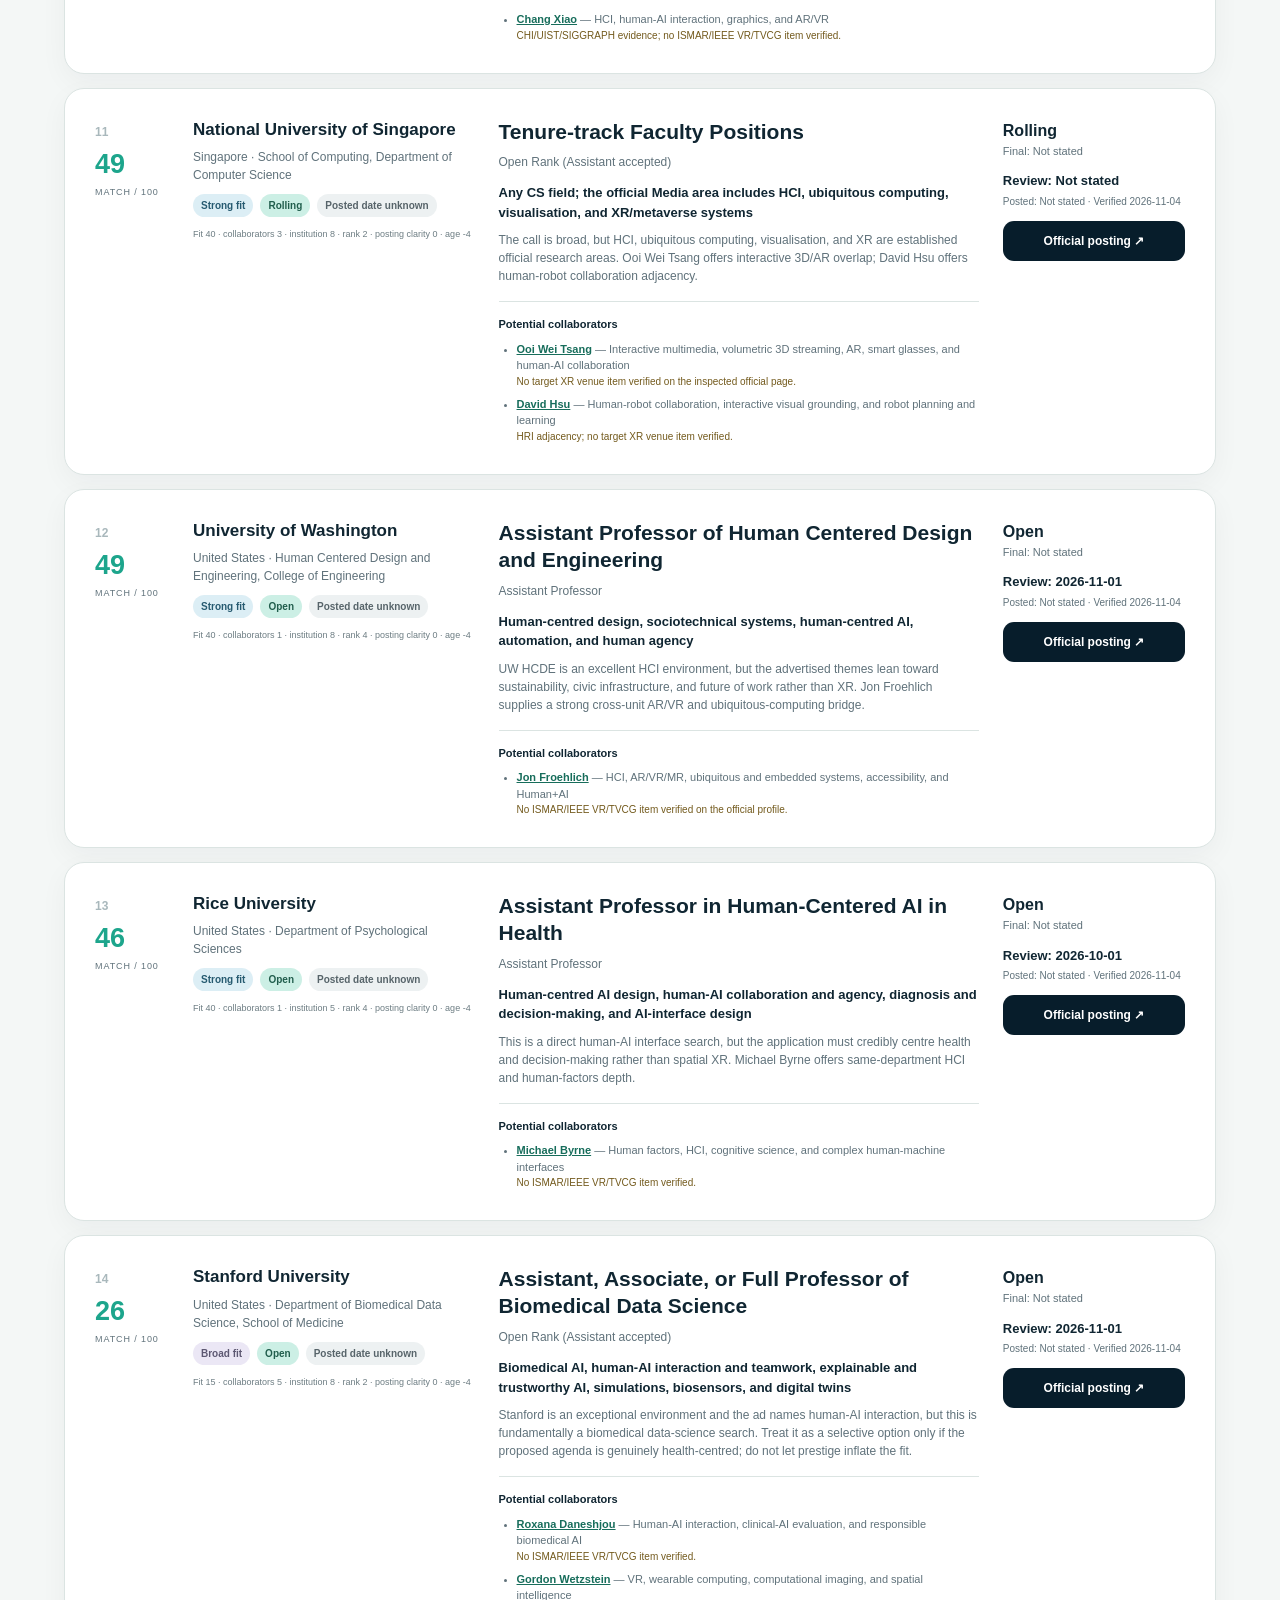
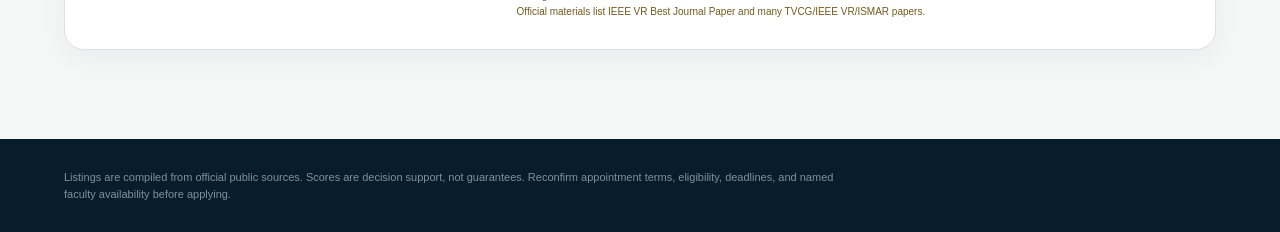
==== commit 99e8a5a2: "Restore independent tracker refreshes and add XRMemory page" ====
--- a/index.html
+++ b/index.html
@@ -23,15 +23,19 @@
       <a class="section-tab" href="#funding" id="tab-funding" role="tab" aria-selected="false" aria-controls="funding-panel" data-tab="funding">Funding</a>
       <a class="section-tab" href="#coverage" id="tab-coverage" role="tab" aria-selected="false" aria-controls="coverage-panel" data-tab="coverage">Coverage</a>
     </nav>
-    <span class="update-pill"><i aria-hidden="true"></i> Daily data refresh</span>
+    <div class="header-actions">
+      <a class="project-link" href="/xrmemory/">XRMemory ↗</a>
+      <span class="update-pill" id="refresh-pill" role="status">Checking refresh status…</span>
+    </div>
   </header>
 
   <main>
+    <p class="refresh-notice" id="refresh-notice" role="status" hidden></p>
     <section class="hero" aria-labelledby="page-title">
       <div>
         <p class="eyebrow" id="hero-eyebrow">GLOBAL ACADEMIC OPPORTUNITIES</p>
         <h1 id="page-title">Faculty openings<br><em>worth tracking.</em></h1>
-        <p class="hero-copy" id="hero-copy">Ranked computer science roles, adjacent research positions, and selected industry opportunities—checked against original sources.</p>
+        <p class="hero-copy" id="hero-copy">Tenure-track and permanent faculty searches ranked by research fit, evidenced collaborators, and relevant institutional strength.</p>
         <p id="updated-at" class="updated-at">Loading the latest dataset…</p>
       </div>
       <aside class="summary" aria-label="Dataset summary">
--- a/style.css
+++ b/style.css
@@ -83,6 +83,33 @@
 .section-tab:focus-visible { outline: 3px solid rgba(105,216,192,.35); outline-offset: 2px; }
 .section-tab.is-active { color: var(--navy); background: #82e4cf; }
 
+.header-actions { display: flex; align-items: center; justify-content: flex-end; gap: 16px; flex-wrap: wrap; }
+.project-link { color: #a9bec5; font-size: 12px; font-weight: 700; text-decoration: none; white-space: nowrap; }
+.project-link:hover { color: #82e4cf; }
+.project-link:focus-visible { outline: 2px solid #82e4cf; outline-offset: 5px; }
+.update-pill[data-status="partial"] { color: #ffe0a6; border-color: #80663e; }
+.update-pill[data-status="failed"] { color: #ffbdac; border-color: #936052; }
+.refresh-notice { margin: 0; padding: 16px clamp(20px, 5vw, 80px); color: #704517; background: #fff0d9; font-size: 13px; line-height: 1.7; }
+.refresh-notice[hidden] { display: none; }
+
+.project-brand { text-decoration: none; }
+.project-main { min-height: calc(100svh - 155px); display: grid; align-content: center; padding: clamp(48px, 10vw, 130px) clamp(24px, 8vw, 130px); }
+.project-placeholder { max-width: 780px; border-top: 1px solid #c5d8d2; padding-top: 30px; }
+.project-placeholder h1 { margin: 20px 0; font-size: clamp(58px, 12vw, 140px); line-height: 1; letter-spacing: -.065em; }
+.project-placeholder .eyebrow { color: #19715e; }
+.project-placeholder .project-description { max-width: 470px; color: var(--muted); font-size: clamp(16px, 2vw, 20px); line-height: 1.7; }
+.project-placeholder .source-link { margin-top: 22px; }
+.project-status { display: inline-flex; gap: 9px; align-items: center; color: #537367; font-size: 12px; }
+.project-status::before { content: ""; width: 6px; height: 6px; border-radius: 50%; background: #739e8f; }
+.project-header { grid-template-columns: 1fr auto; }
+.project-header .section-tabs { grid-column: auto; grid-row: auto; }
+
+@media (max-width: 600px) {
+  .header-actions { gap: 10px; }
+  .project-header { grid-template-columns: 1fr; }
+  .project-header .section-tabs { justify-self: start; }
+}
+
 .update-pill {
   justify-self: end;
   display: inline-flex;
@@ -303,6 +330,8 @@
 .salary { color: var(--muted); font-size: 10px; }
 .salary strong { display: block; margin-bottom: 3px; color: var(--ink); font-size: 13px; }
 .funding-amount strong { line-height: 1.25; }
+.verification-date { margin: 0; color: var(--muted); font-size: 10px; line-height: 1.6; }
+.verification-warning { color: #8a452a; }
 
 .source-link {
   min-height: 40px;
@@ -443,3 +472,10 @@
 @media (prefers-reduced-motion: reduce) {
   * { scroll-behavior: auto !important; transition: none !important; }
 }
+
+@media (max-width: 720px) {
+  .update-pill { font-size: 10px; white-space: normal; text-align: center; }
+  .header-actions { gap: 8px; max-width: 180px; }
+  .project-header { grid-template-columns: 1fr; }
+  .project-header .section-tabs { width: auto; justify-self: start; }
+}
